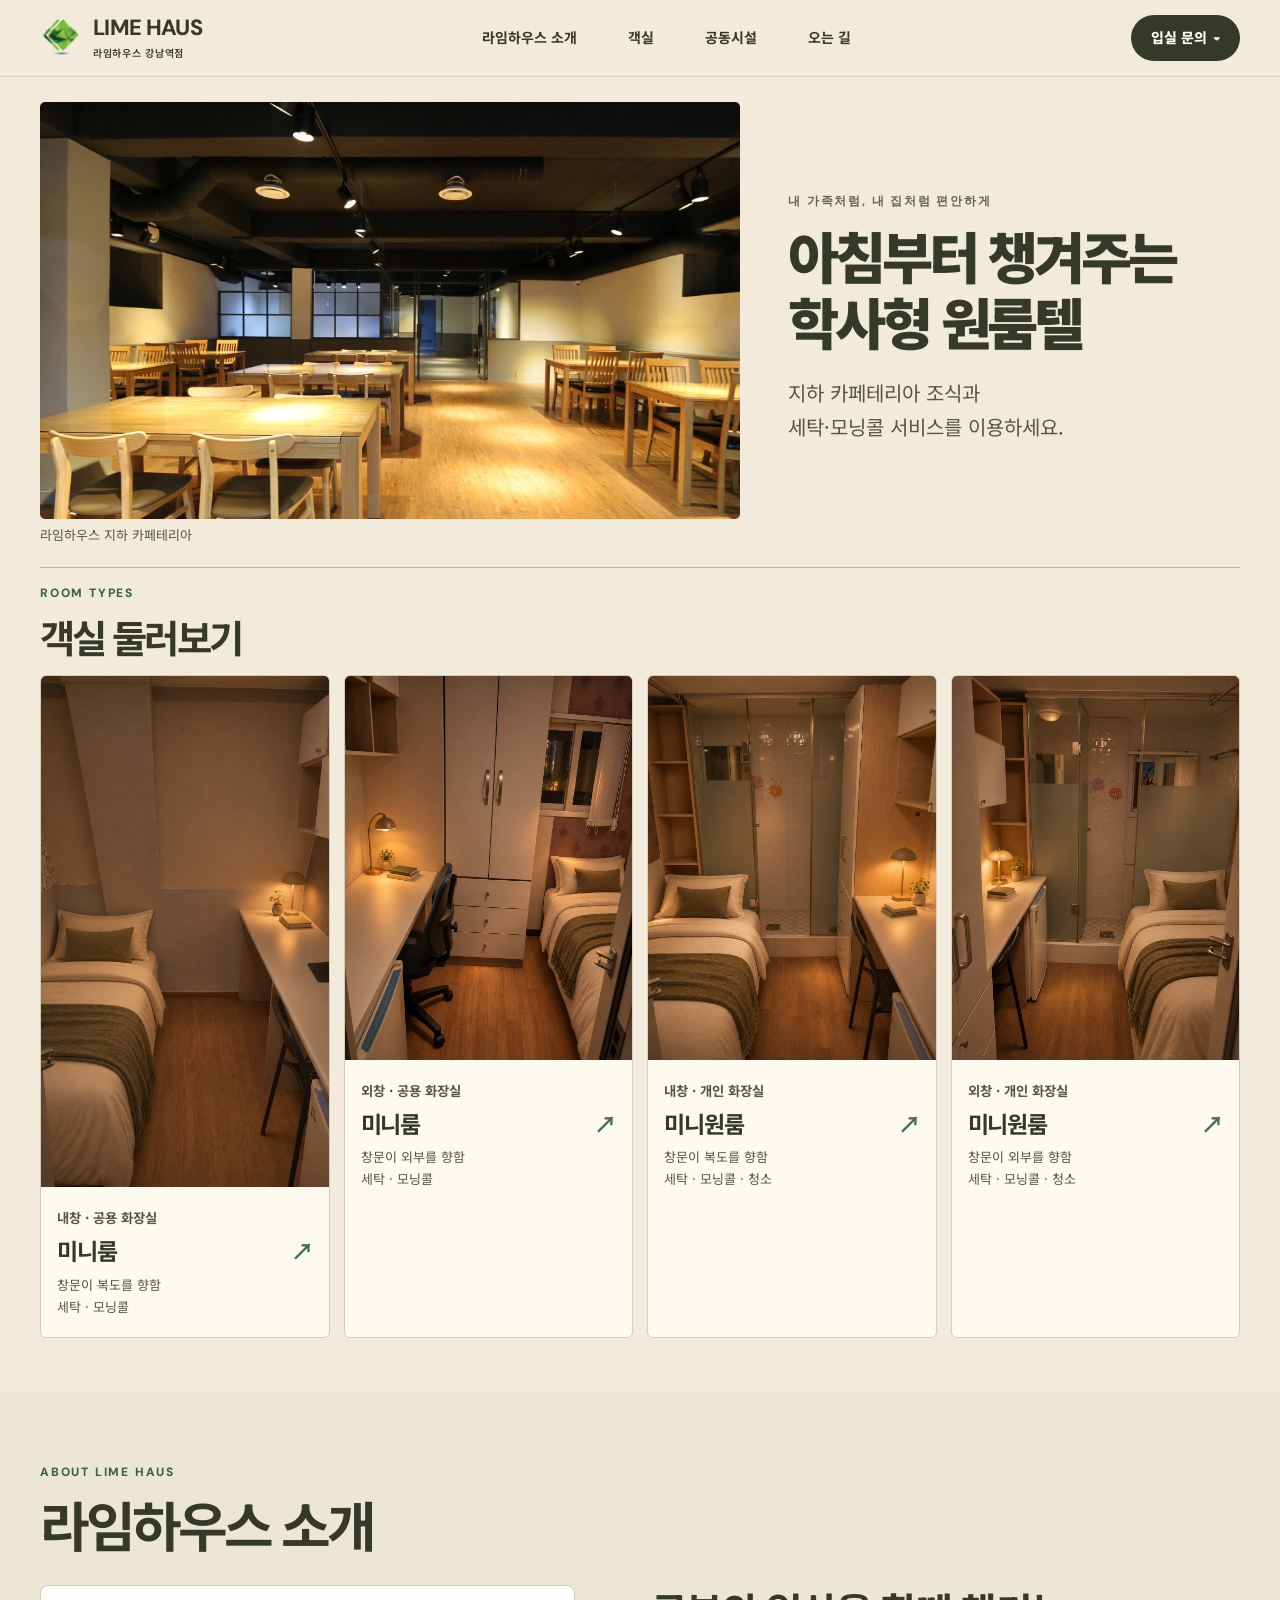
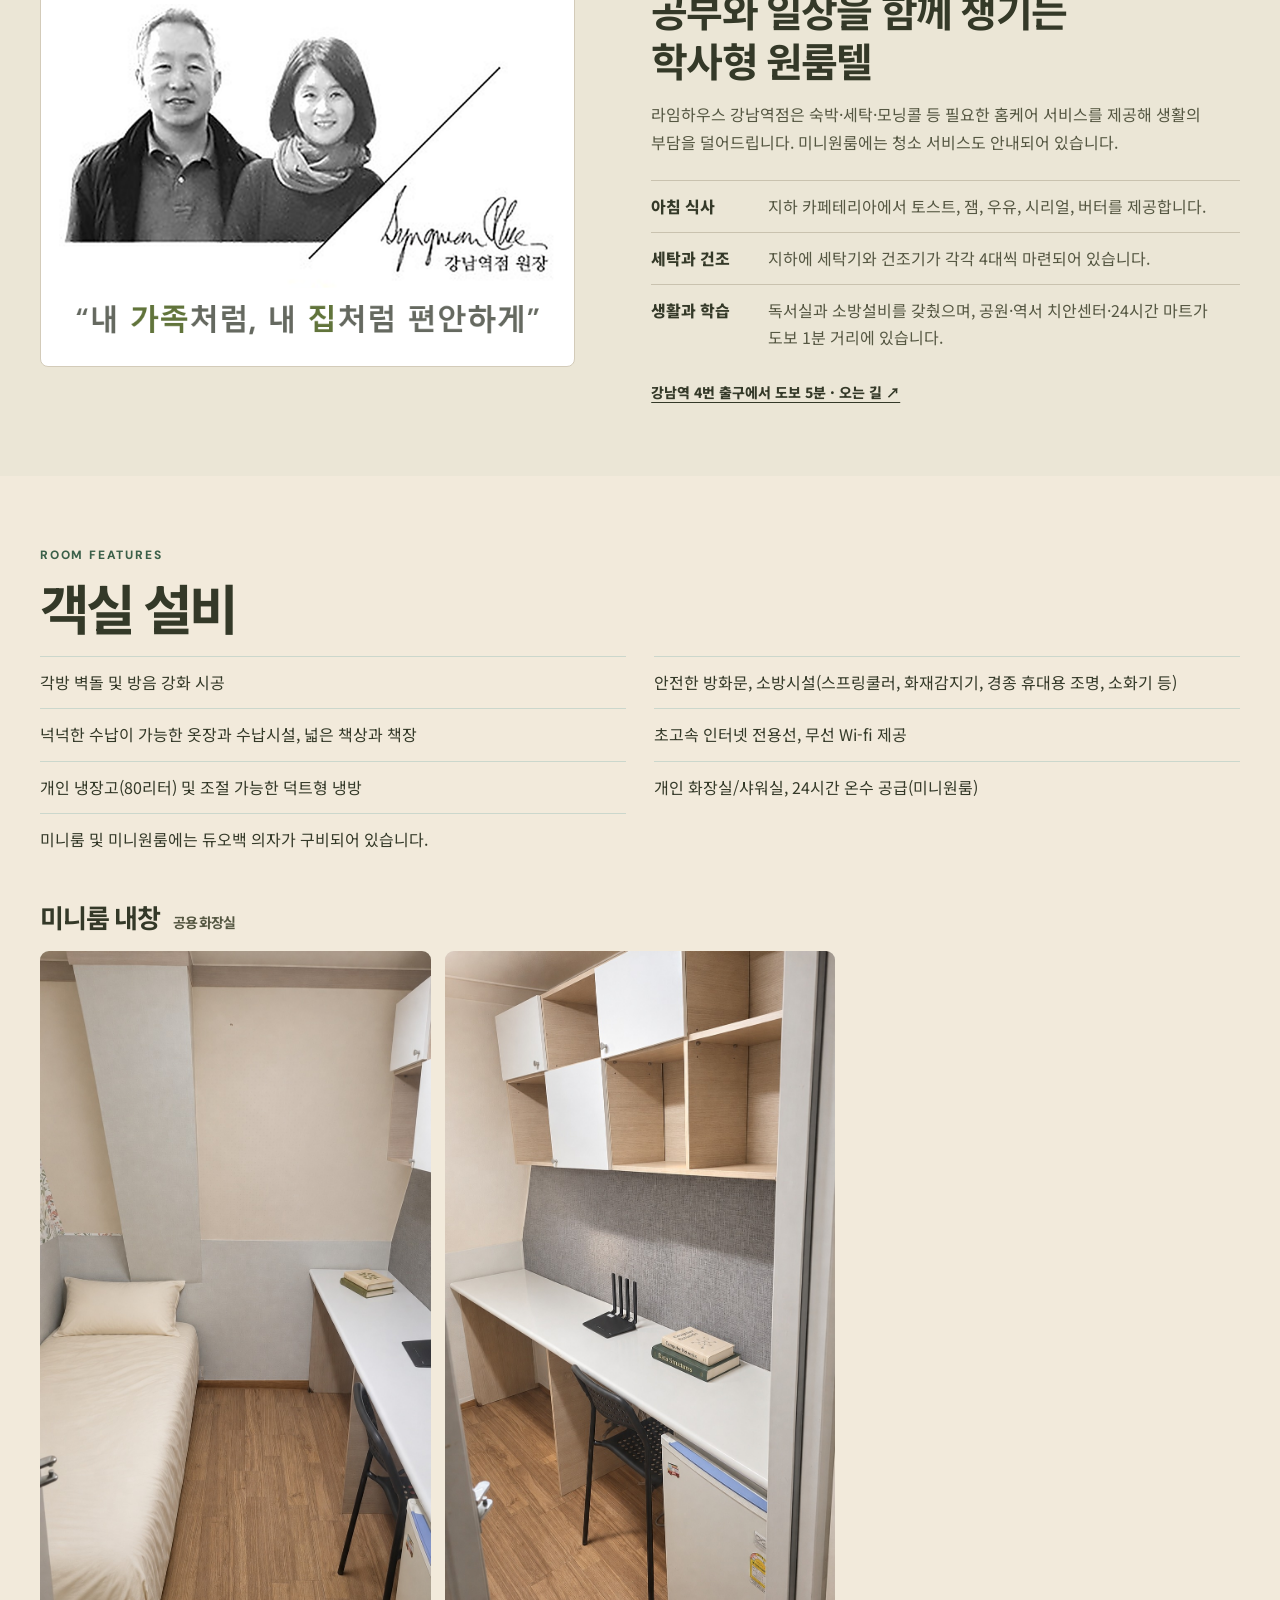
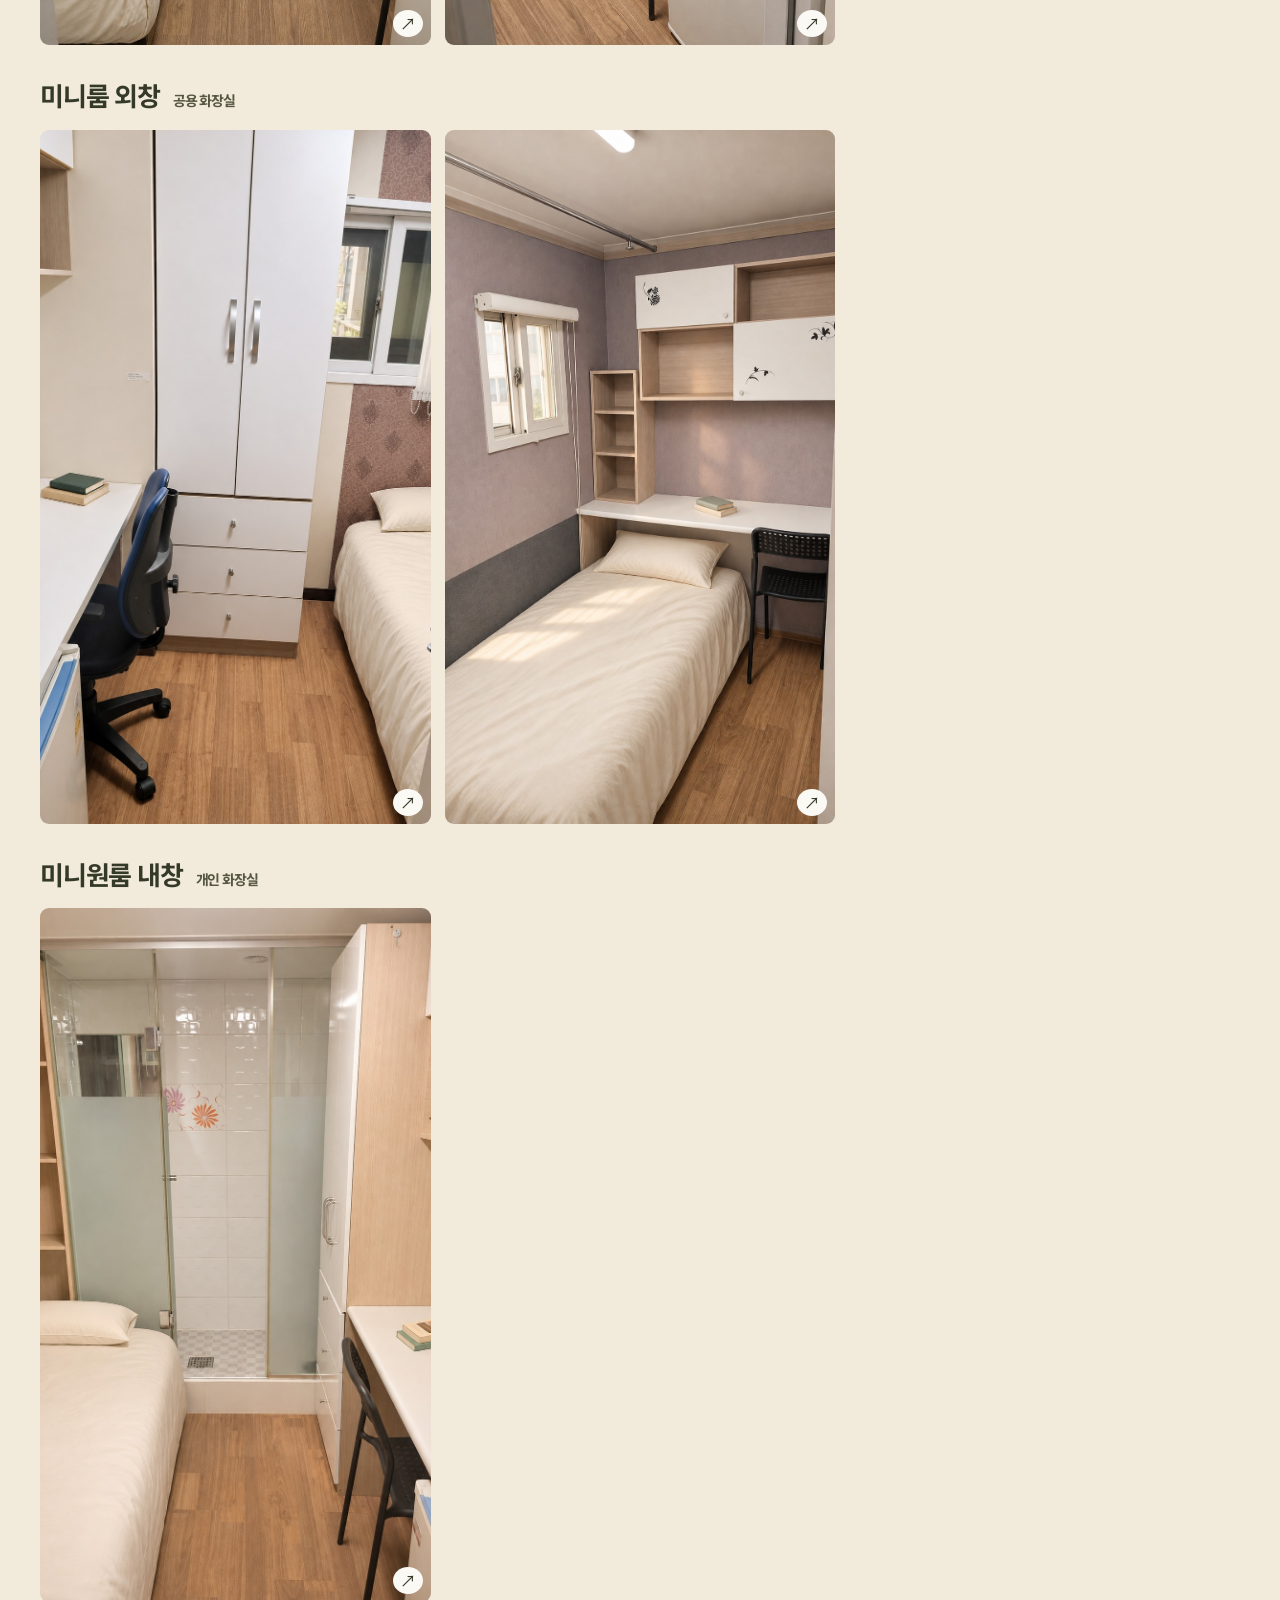
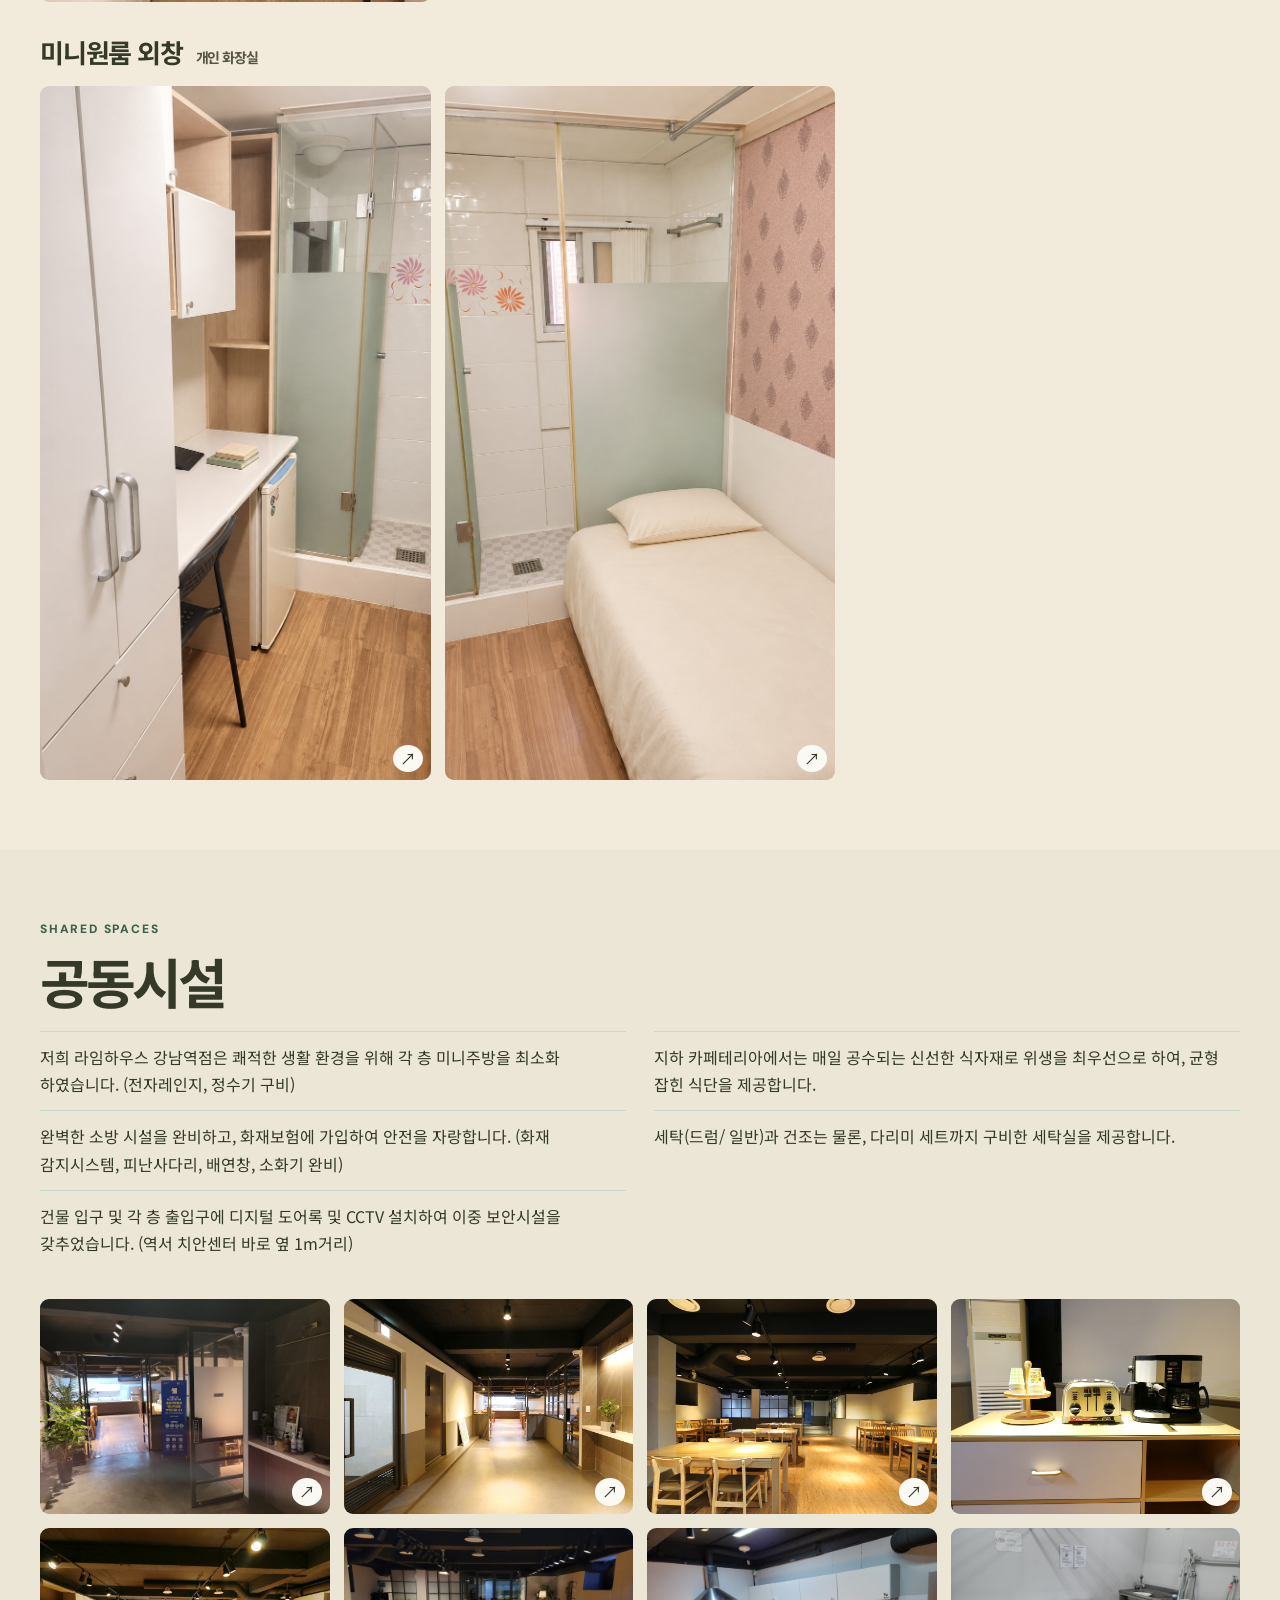
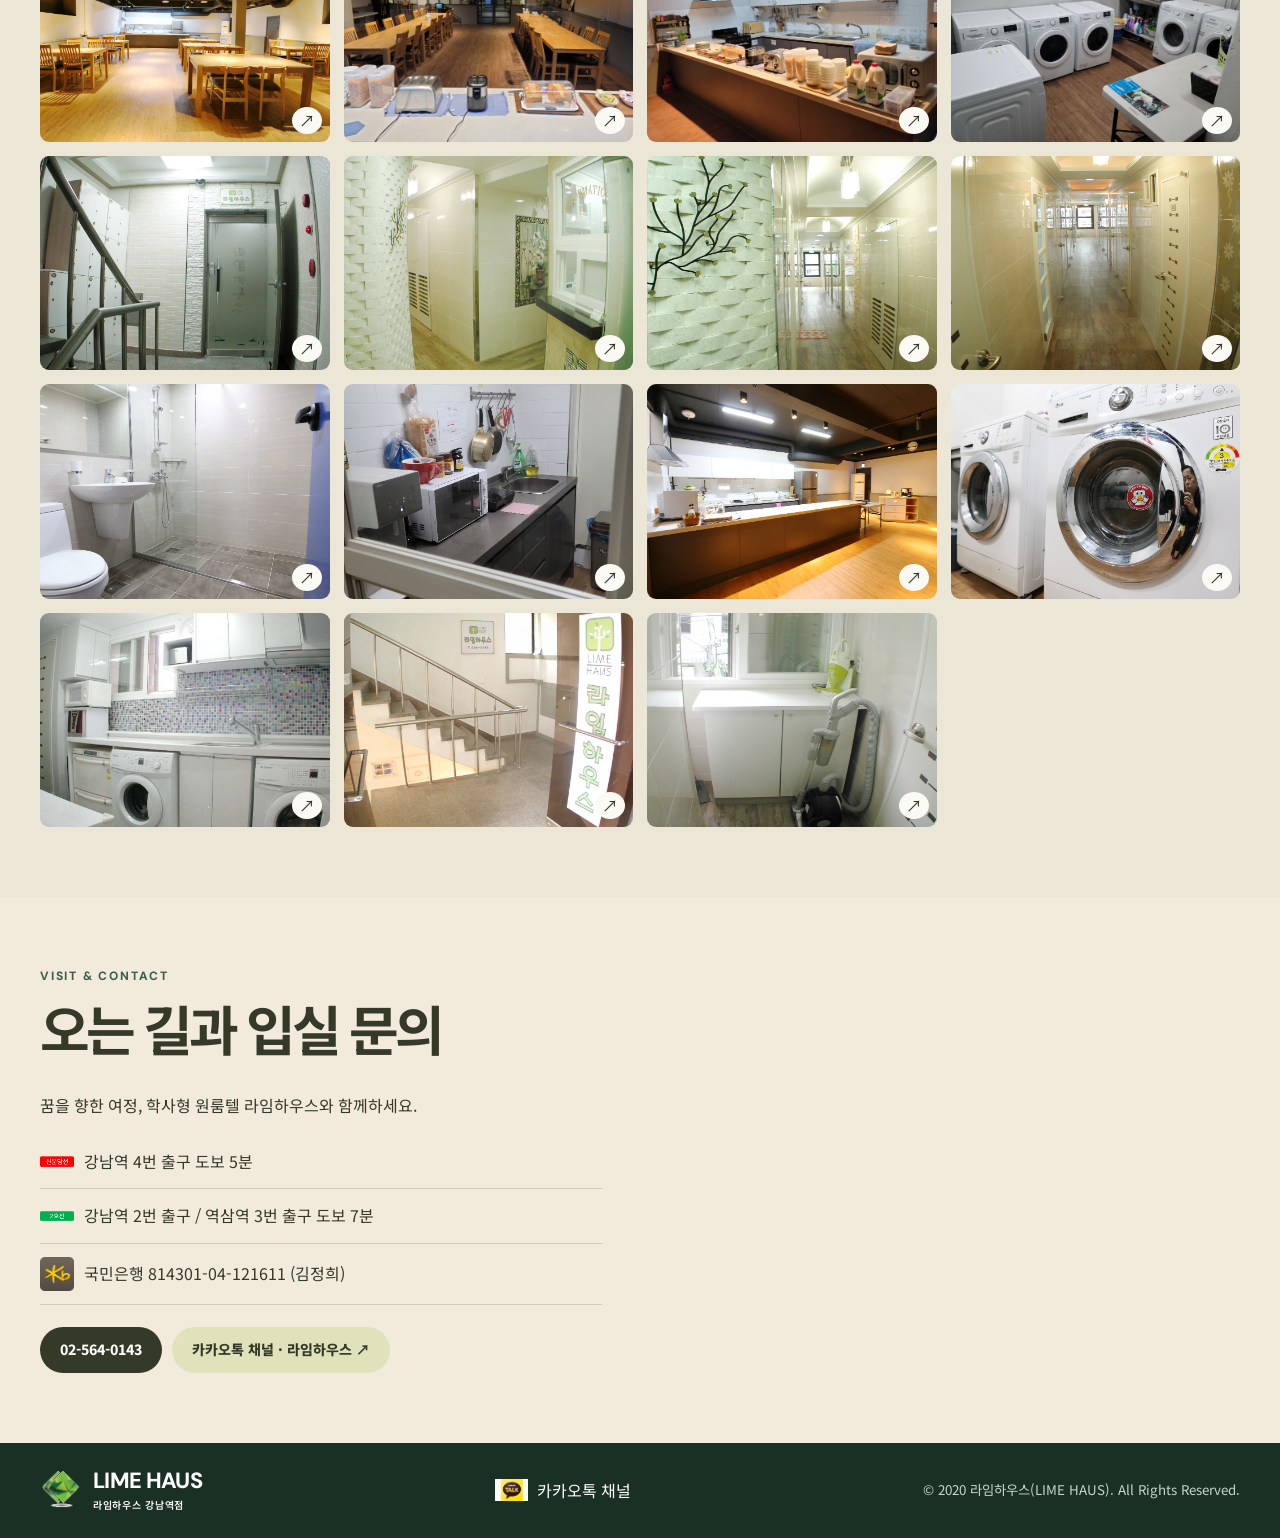
==== index.html @ 21e38d40 "Apply approved outer mini studio photos" ====
<!doctype html><html lang="ko"><head><meta charset="utf-8"><meta name="viewport" content="width=device-width,initial-scale=1"><meta name="description" content="강남역 4번 출구 도보 5분, 라임하우스 강남역점. 미니룸, 미니원룸, 공동시설 및 입실 문의."><title>라임하우스 강남역점 | LIME HAUS</title><link rel="icon" href="assets/weblogo.png"><link rel="stylesheet" href="style.css?v=studio-outside"><script defer src="site.js"></script></head><body>
<a class="skip" href="#main">본문 바로가기</a>
<header class="bar"><div class="wrap head"><a class="brand" href="#home"><img src="assets/weblogo.png" alt="" width=42 height=42><span>LIME HAUS<small>라임하우스 강남역점</small></span></a><nav aria-label="주 메뉴"><a href="#about">라임하우스 소개</a><a href="#rooms">객실</a><a href="#shared">공동시설</a><a href="#visit">오는 길</a></nav><details class="inquiry">
<summary class="btn dark top-call">입실 문의 <span aria-hidden="true">▾</span></summary>
<div class="inquiry-options">
<a href="tel:025640143">전화 · 02-564-0143</a>
<a href="https://pf.kakao.com/_dWdij/chat">카카오톡으로 문의</a>
</div>
</details></div></header>
<main id="main"><section class="hero" id="home"><div class="wrap hero-grid">
<figure class="hero-image"><img src="assets/IMG_7558.jpg" alt="라임하우스 지하 카페테리아의 실제 내부" fetchpriority="high"><figcaption>라임하우스 지하 카페테리아</figcaption></figure>
<div class="hero-copy"><p class="eyebrow">내 가족처럼, 내 집처럼 편안하게</p><h1>아침부터 챙겨주는<br>학사형 원룸텔</h1><p class="lead">지하 카페테리아 조식과<br>세탁·모닝콜 서비스를 이용하세요.</p></div>
</div></section><section class="wrap pad" id="rooms"><div class="section-title"><div><p class="eyebrow">ROOM TYPES</p><h2>객실 둘러보기</h2></div></div><div class="rooms"><a class="room" href="#mini-room-inside"><img src="assets/mini-room-inside-evening.jpg" alt="미니룸 내창의 침대와 책상 야간 연출" loading=lazy><div><small>내창 · 공용 화장실</small><h3>미니룸<span>↗</span></h3><p>창문이 복도를 향함<br>세탁 · 모닝콜</p></div></a><a class="room" href="#mini-room-outside"><img src="assets/mini-room-outside-evening.jpg" alt="미니룸 외창 야간 연출" loading=lazy><div><small>외창 · 공용 화장실</small><h3>미니룸<span>↗</span></h3><p>창문이 외부를 향함<br>세탁 · 모닝콜</p></div></a><a class="room" href="#mini-studio-inside"><img src="assets/mini-studio-inside-evening.jpg" alt="미니원룸 내창 야간 연출" loading=lazy><div><small>내창 · 개인 화장실</small><h3>미니원룸<span>↗</span></h3><p>창문이 복도를 향함<br>세탁 · 모닝콜 · 청소</p></div></a><a class="room" href="#mini-studio-outside"><img src="assets/mini-studio-outside-evening.jpg" alt="미니원룸 외창 야간 연출" loading=lazy><div><small>외창 · 개인 화장실</small><h3>미니원룸<span>↗</span></h3><p>창문이 외부를 향함<br>세탁 · 모닝콜 · 청소</p></div></a></div></section>
<section class="sage" id="about" aria-labelledby="about-title">
<div class="wrap pad">
<p class="eyebrow">ABOUT LIME HAUS</p>
<h2 id="about-title">라임하우스 소개</h2>
<div class="about-grid">
<figure class="about-portrait"><img src="assets/haus-intro-4x.png" alt="라임하우스 강남역점 원장 부부와 서명. 내 가족처럼, 내 집처럼 편안하게" width="1384" height="956" loading=lazy></figure>
<div class="about-copy">
<h3>공부와 일상을 함께 챙기는<br>학사형 원룸텔</h3>
<p>라임하우스 강남역점은 숙박·세탁·모닝콜 등 필요한 홈케어 서비스를 제공해 생활의 부담을 덜어드립니다. 미니원룸에는 청소 서비스도 안내되어 있습니다.</p>
<dl class="about-services">
<div><dt>아침 식사</dt><dd>지하 카페테리아에서 토스트, 잼, 우유, 시리얼, 버터를 제공합니다.</dd></div>
<div><dt>세탁과 건조</dt><dd>지하에 세탁기와 건조기가 각각 4대씩 마련되어 있습니다.</dd></div>
<div><dt>생활과 학습</dt><dd>독서실과 소방설비를 갖췄으며, 공원·역서 치안센터·24시간 마트가 도보 1분 거리에 있습니다.</dd></div>
</dl>
<a class="about-link" href="#visit">강남역 4번 출구에서 도보 5분 · 오는 길 ↗</a>
</div></div></div></section>
<section class="wrap pad"><p class="eyebrow">ROOM FEATURES</p><h2>객실 설비</h2><div class="details"><p>각방 벽돌 및 방음 강화 시공</p><p>안전한 방화문, 소방시설(스프링쿨러, 화재감지기, 경종 휴대용 조명, 소화기 등)</p><p>넉넉한 수납이 가능한 옷장과 수납시설, 넓은 책상과 책장</p><p>초고속 인터넷 전용선, 무선 Wi-fi 제공</p><p>개인 냉장고(80리터) 및 조절 가능한 덕트형 냉방</p><p>개인 화장실/샤워실, 24시간 온수 공급(미니원룸)</p><p>미니룸 및 미니원룸에는 듀오백 의자가 구비되어 있습니다.</p></div>
<h3 class="gallery-title" id="mini-room-inside">미니룸 내창 <small>공용 화장실</small></h3><div class="gallery room-gallery"><figure class="room-detail"><a class="zoom" href="assets/mini-room-inside-01-styled.jpg" aria-label="미니룸 내창의 침대와 바닥 공간 확대"><img src="assets/mini-room-inside-01-styled.jpg" alt="미니룸 내창의 침대와 바닥 공간" loading=lazy><span aria-hidden="true">↗</span></a></figure><figure class="room-detail"><a class="zoom" href="assets/mini-room-inside-02-styled.jpg" aria-label="미니룸 내창의 책상과 책장, 개인 냉장고 확대"><img src="assets/mini-room-inside-02-styled.jpg" alt="미니룸 내창의 책상과 책장, 개인 냉장고" loading=lazy><span aria-hidden="true">↗</span></a></figure></div>
<h3 class="gallery-title" id="mini-room-outside">미니룸 외창 <small>공용 화장실</small></h3><div class="gallery room-gallery"><figure class="room-detail"><a class="zoom" href="assets/mini-room-outside-01-styled.jpg" aria-label="미니룸 외창의 수납장과 책상, 개인 냉장고 확대"><img src="assets/mini-room-outside-01-styled.jpg" alt="미니룸 외창의 수납장과 책상, 개인 냉장고" loading=lazy><span aria-hidden="true">↗</span></a></figure><figure class="room-detail"><a class="zoom" href="assets/mini-room-outside-02-styled.jpg" aria-label="미니룸 외창의 침대와 외부 창문, 책상 확대"><img src="assets/mini-room-outside-02-styled.jpg" alt="미니룸 외창의 침대와 외부 창문, 책상" loading=lazy><span aria-hidden="true">↗</span></a></figure></div>
<h3 class="gallery-title" id="mini-studio-inside">미니원룸 내창 <small>개인 화장실</small></h3><div class="gallery room-gallery"><figure class="room-detail"><a class="zoom" href="assets/mini-studio-inside-01-styled.jpg" aria-label="미니원룸 내창의 침대와 개인 욕실, 책상과 수납장 확대"><img src="assets/mini-studio-inside-01-styled.jpg" alt="미니원룸 내창의 침대와 개인 욕실, 책상과 수납장" loading=lazy><span aria-hidden="true">↗</span></a></figure></div>
<h3 class="gallery-title" id="mini-studio-outside">미니원룸 외창 <small>개인 화장실</small></h3><div class="gallery room-gallery"><figure class="room-detail"><a class="zoom" href="assets/mini-studio-outside-03-styled.jpg" aria-label="미니원룸 외창의 개인 욕실과 책상, 수납장 확대"><img src="assets/mini-studio-outside-03-styled.jpg" alt="미니원룸 외창의 개인 욕실과 책상, 수납장" loading=lazy><span aria-hidden="true">↗</span></a></figure><figure class="room-detail"><a class="zoom" href="assets/mini-studio-outside-02-styled.jpg" aria-label="미니원룸 외창의 침대와 개인 욕실 확대"><img src="assets/mini-studio-outside-02-styled.jpg" alt="미니원룸 외창의 침대와 개인 욕실" loading=lazy><span aria-hidden="true">↗</span></a></figure></div></section>
<section class="sage" id="shared"><div class="wrap pad"><p class="eyebrow">SHARED SPACES</p><h2>공동시설</h2><div class="details"><p>저희 라임하우스 강남역점은 쾌적한 생활 환경을 위해 각 층 미니주방을 최소화 하였습니다. (전자레인지, 정수기 구비)</p><p>지하 카페테리아에서는 매일 공수되는 신선한 식자재로 위생을 최우선으로 하여, 균형 잡힌 식단을 제공합니다.</p><p>완벽한 소방 시설을 완비하고, 화재보험에 가입하여 안전을 자랑합니다. (화재 감지시스템, 피난사다리, 배연창, 소화기 완비)</p><p>세탁(드럼/ 일반)과 건조는 물론, 다리미 세트까지 구비한 세탁실을 제공합니다.</p><p>건물 입구 및 각 층 출입구에 디지털 도어록 및 CCTV 설치하여 이중 보안시설을 갖추었습니다. (역서 치안센터 바로 옆 1m거리)</p></div><div class="gallery"><a class="zoom" href="assets/KakaoTalk_20220105_231406161.jpg" aria-label="KakaoTalk_20220105_231406161 확대"><img src="assets/KakaoTalk_20220105_231406161.jpg" alt="KakaoTalk_20220105_231406161" loading=lazy><span aria-hidden="true">↗</span></a><a class="zoom" href="assets/IMG_7561.jpg" aria-label="IMG_7561 확대"><img src="assets/IMG_7561.jpg" alt="IMG_7561" loading=lazy><span aria-hidden="true">↗</span></a><a class="zoom" href="assets/IMG_7558.jpg" aria-label="IMG_7558 확대"><img src="assets/IMG_7558.jpg" alt="IMG_7558" loading=lazy><span aria-hidden="true">↗</span></a><a class="zoom" href="assets/IMG_7546.jpg" aria-label="IMG_7546 확대"><img src="assets/IMG_7546.jpg" alt="IMG_7546" loading=lazy><span aria-hidden="true">↗</span></a><a class="zoom" href="assets/IMG_7534.jpg" aria-label="IMG_7534 확대"><img src="assets/IMG_7534.jpg" alt="IMG_7534" loading=lazy><span aria-hidden="true">↗</span></a><a class="zoom" href="assets/KakaoTalk_20220105_231359856.jpg" aria-label="KakaoTalk_20220105_231359856 확대"><img src="assets/KakaoTalk_20220105_231359856.jpg" alt="KakaoTalk_20220105_231359856" loading=lazy><span aria-hidden="true">↗</span></a><a class="zoom" href="assets/KakaoTalk_20220105_231347538.jpg" aria-label="KakaoTalk_20220105_231347538 확대"><img src="assets/KakaoTalk_20220105_231347538.jpg" alt="KakaoTalk_20220105_231347538" loading=lazy><span aria-hidden="true">↗</span></a><a class="zoom" href="assets/KakaoTalk_20220105_231420612.jpg" aria-label="KakaoTalk_20220105_231420612 확대"><img src="assets/KakaoTalk_20220105_231420612.jpg" alt="KakaoTalk_20220105_231420612" loading=lazy><span aria-hidden="true">↗</span></a><a class="zoom" href="assets/EPSN0053.jpg" aria-label="EPSN0053 확대"><img src="assets/EPSN0053.jpg" alt="EPSN0053" loading=lazy><span aria-hidden="true">↗</span></a><a class="zoom" href="assets/EPSN0015.jpg" aria-label="EPSON DSC picture 확대"><img src="assets/EPSN0015.jpg" alt="EPSON DSC picture" loading=lazy><span aria-hidden="true">↗</span></a><a class="zoom" href="assets/Untitled-6.jpg" aria-label="Untitled-6 확대"><img src="assets/Untitled-6.jpg" alt="Untitled-6" loading=lazy><span aria-hidden="true">↗</span></a><a class="zoom" href="assets/Untitled-4.jpg" aria-label="Untitled-4 확대"><img src="assets/Untitled-4.jpg" alt="Untitled-4" loading=lazy><span aria-hidden="true">↗</span></a><a class="zoom" href="assets/IMG_7569-scaled.jpg" aria-label="공동시설 확대"><img src="assets/IMG_7569-scaled.jpg" alt="공동시설" loading=lazy><span aria-hidden="true">↗</span></a><a class="zoom" href="assets/KakaoTalk_20220105_231426179.jpg" aria-label="KakaoTalk_20220105_231426179 확대"><img src="assets/KakaoTalk_20220105_231426179.jpg" alt="KakaoTalk_20220105_231426179" loading=lazy><span aria-hidden="true">↗</span></a><a class="zoom" href="assets/Untitled-2-1.jpg" aria-label="라임하우스 시설 사진 확대"><img src="assets/Untitled-2-1.jpg" alt="라임하우스 시설 사진" loading=lazy><span aria-hidden="true">↗</span></a><a class="zoom" href="assets/Untitled-2.jpg" aria-label="라임하우스 시설 사진 확대"><img src="assets/Untitled-2.jpg" alt="라임하우스 시설 사진" loading=lazy><span aria-hidden="true">↗</span></a><a class="zoom" href="assets/EPSN0133.jpg" aria-label="라임하우스 시설 사진 확대"><img src="assets/EPSN0133.jpg" alt="라임하우스 시설 사진" loading=lazy><span aria-hidden="true">↗</span></a><a class="zoom" href="assets/EPSN0100.jpg" aria-label="라임하우스 시설 사진 확대"><img src="assets/EPSN0100.jpg" alt="라임하우스 시설 사진" loading=lazy><span aria-hidden="true">↗</span></a><a class="zoom" href="assets/Untitled-8.jpg" aria-label="라임하우스 시설 사진 확대"><img src="assets/Untitled-8.jpg" alt="라임하우스 시설 사진" loading=lazy><span aria-hidden="true">↗</span></a></div></div></section>
<section class="wrap pad" id="visit"><p class="eyebrow">VISIT & CONTACT</p><h2>오는 길과 입실 문의</h2><div class="split visit"><div><p>꿈을 향한 여정, 학사형 원룸텔 라임하우스와 함께하세요.</p><div class="info"><p><img src="assets/bundang-e1586652846890.png" alt="" loading=lazy>강남역 4번 출구 도보 5분</p><p><img src="assets/2hosun-e1586652882385.png" alt="" loading=lazy>강남역 2번 출구 / 역삼역 3번 출구 도보 7분</p><p><img src="assets/kb.png" alt="" loading=lazy>국민은행 814301-04-121611 (김정희)</p></div><div class="actions"><a class="btn dark" href="tel:025640143">02-564-0143</a><a class="btn lime" href="https://pf.kakao.com/_dWdij/chat">카카오톡 채널 · 라임하우스 ↗</a></div></div><div><div id="daumRoughmapContainer1586659808742" class="root_daum_roughmap root_daum_roughmap_landing"></div><script src="https://ssl.daumcdn.net/dmaps/map_js_init/roughmapLoader.js"></script><script>window.addEventListener("load",()=>{if(typeof window.daum?.roughmap?.Lander === "function") new daum.roughmap.Lander({timestamp:"1586659808742",key:"xvmt",mapHeight:"330"}).render()})</script></div></div></section></main>
<footer><div class="wrap foot"><a class="brand" href="#home"><img src="assets/weblogo.png" alt="" width=42 height=42><span>LIME HAUS<small>라임하우스 강남역점</small></span></a><a href="https://pf.kakao.com/_dWdij/chat"><img src="assets/kakao-talk-100534379-large.png" alt="" loading=lazy>카카오톡 채널</a><small>© 2020 라임하우스(LIME HAUS). All Rights Reserved.</small></div></footer>
<dialog aria-label="시설 사진 확대"><button type="button" aria-label="닫기">×</button><img alt=""></dialog>
</body></html>
---- style.css ----
@import url('https://fonts.googleapis.com/css2?family=DM+Sans:wght@500;600;700;800&family=Noto+Sans+KR:wght@400;500;600;700;800;900&display=swap');
:root{--ink:#17271e;--paper:#faf9f4;--sage:#eaf0e6;--lime:#d8f479;--line:#d9dfd4;--muted:#4c6053;--latin:"DM Sans",sans-serif}
*{box-sizing:border-box}html{scroll-behavior:smooth;scroll-padding-top:100px}body{margin:0;background:var(--paper);color:var(--ink);font:16px/1.7 "Noto Sans KR",sans-serif;word-break:keep-all}a{color:inherit;text-decoration:none}img{display:block;max-width:100%}button{font:inherit}a:focus-visible,button:focus-visible{outline:3px solid #819e35;outline-offset:4px}.skip{position:fixed;left:10px;top:-70px;z-index:4;background:white;padding:10px}.skip:focus{top:5px}.wrap{width:min(1200px,calc(100% - 72px));margin:auto}.bar{position:sticky;top:0;z-index:3;background:var(--paper);border-bottom:1px solid var(--line)}.head,.foot{display:flex;align-items:center;justify-content:space-between;gap:24px}.head{min-height:76px}.brand{display:inline-flex;align-items:center;gap:11px;font:800 22px/1.1 var(--latin);letter-spacing:-.03em;flex-shrink:0}.brand img{object-fit:contain}.brand small{display:block;font:600 10px/1.4 "Noto Sans KR",sans-serif;letter-spacing:.07em;margin-top:5px}.head nav{display:flex;gap:clamp(16px,4vw,52px);font-weight:700;font-size:14px}.head nav a:hover{text-decoration:underline;text-underline-offset:5px}.btn{display:inline-flex;align-items:center;justify-content:center;min-height:46px;padding:9px 19px;border:1px solid transparent;border-radius:50px;font-size:14px;font-weight:800}.dark{background:var(--ink);color:#fff}.lime{background:var(--lime);color:var(--ink)}.outline{border-color:#a5b7a6;color:white}.actions{display:flex;align-items:center;gap:10px;flex-wrap:wrap;margin-top:22px}.btn:hover{filter:brightness(.94)}.hero{background:#1b3025;color:#fff}.hero-grid{display:grid;grid-template-columns:.85fr 1.15fr;align-items:stretch;gap:36px;padding-block:28px}.hero-copy{padding:55px 0 57px}.eyebrow{font:800 12px/1.5 var(--latin);letter-spacing:.15em;color:#3b6049;margin:0 0 12px}.hero .eyebrow,.hero h1 span{color:var(--lime)}.hero h1{font-size:clamp(53px,7.3vw,105px);line-height:1.01;letter-spacing:-.09em;margin:0 0 22px;font-weight:900}.lead{font-size:clamp(17px,2vw,24px);margin:0}.english{font:500 15px var(--latin);color:#c5d5c9;margin-top:6px}.hero-image{overflow:hidden;border-radius:2px 48px 2px 2px;min-height:350px;background:#31483b}.hero-image img{width:100%;height:100%;object-fit:cover}.pad{padding-block:70px}.section-title{display:flex;justify-content:space-between;align-items:end;gap:18px;margin-bottom:28px}.section-title p:last-child{color:var(--muted);margin-bottom:5px}h2{font-size:clamp(32px,4.4vw,54px);line-height:1.16;letter-spacing:-.075em;margin:0 0 16px}h3{letter-spacing:-.045em}.section-title h2{margin:0}.rooms,.gallery{display:grid;grid-template-columns:repeat(4,minmax(0,1fr));gap:14px}.room{background:#fff;border:1px solid var(--line);overflow:hidden;border-radius:12px}.room>img{width:100%;aspect-ratio:1.39;object-fit:cover}.room>div{padding:16px}.room small,.gallery-title small{color:var(--muted);font-weight:700}.room h3{margin:1px 0;font-size:23px}.room h3 span{float:right;color:#447052}.room p{margin:3px 0;font-size:13px;color:var(--muted)}.room:hover{border-color:#738d59}.sage{background:var(--sage)}.split{display:grid;grid-template-columns:1fr 1fr;gap:clamp(24px,6vw,82px);align-items:start}.split img{border-radius:12px;width:100%}.split img+img{margin-top:14px}.details{display:grid;grid-template-columns:repeat(2,minmax(0,1fr));gap:0 28px;margin:18px 0 30px}.details p{border-top:1px solid #cbd7cc;padding:12px 0;margin:0}.gallery-title{margin:28px 0 12px;font-size:26px}.gallery-title small{font-size:14px;margin-left:7px}.zoom{position:relative;display:block;border-radius:9px;overflow:hidden;background:var(--line)}.zoom img{width:100%;aspect-ratio:1.35;object-fit:cover;transition:transform .2s}.zoom:hover img{transform:scale(1.045)}.zoom span{position:absolute;right:8px;bottom:8px;background:#faf9f4;border-radius:50%;width:30px;text-align:center}.visit .gallery{grid-template-columns:1fr;margin-top:12px}.visit .zoom img{height:auto;aspect-ratio:auto;object-fit:contain}.info p{display:flex;gap:10px;align-items:center;border-bottom:1px solid var(--line);padding:13px 0;margin:0}.info img,.foot>a:nth-child(2) img{width:34px;height:22px;object-fit:contain;border-radius:0}.root_daum_roughmap{width:100%!important;max-width:100%;overflow:hidden}footer{background:#1b3025;color:#fff;padding:26px 0}.foot>a:nth-child(2){display:flex;gap:8px;align-items:center}.foot>small{color:#c5d5c9}dialog{padding:0;border:0;background:#14231b;max-width:95vw;max-height:94vh;color:white;border-radius:9px}dialog::backdrop{background:#101b15df}dialog img{max-height:90vh;object-fit:contain}dialog button{position:absolute;right:8px;top:8px;border:none;border-radius:50%;background:white;color:var(--ink);width:42px;height:42px;font-size:26px;cursor:pointer}
@media(max-width:850px){.wrap{width:calc(100% - 40px)}.rooms,.gallery{grid-template-columns:repeat(2,minmax(0,1fr))}.hero-copy{padding:36px 0}.hero-grid{gap:18px}.hero-image{min-height:260px}.foot{flex-wrap:wrap}}
@media(max-width:620px){html{scroll-padding-top:110px}.head{gap:0;flex-wrap:wrap;padding-top:10px}.head nav{order:3;justify-content:space-between;width:100%;gap:8px;padding:12px 0;font-size:12px}.top-call{min-height:36px;font-size:12px;padding:5px 12px}.hero-grid,.split,.details{grid-template-columns:1fr}.hero-copy{padding:14px 0 0}.hero-image{height:260px}.pad{padding-block:46px}.section-title{display:block}.section-title>p{margin-top:10px}.room>div{padding:11px}.room h3{font-size:19px}.room p{font-size:12px}.rooms,.gallery{gap:9px}.hero h1{font-size:60px}}
@media(prefers-reduced-motion:reduce){html{scroll-behavior:auto}*{transition:none!important}}

/* Cafeteria-led homepage */
:root{--ink:#343928;--paper:#f2eadb;--sage:#ebe6d6;--lime:#dfe2bb;--muted:#555742;--line:#d3cbb9}
.hero{background:var(--paper);color:var(--ink)}
.hero-grid{grid-template-columns:1.55fr 1fr;gap:clamp(20px,4vw,48px);align-items:center;padding-block:25px 0}
.hero-image{margin:0;min-width:0;min-height:0;background:transparent;border-radius:0}
.hero-image img{width:100%;height:auto;aspect-ratio:1.68;object-fit:cover;border-radius:5px}
.hero-image figcaption{color:var(--muted);font-size:13px;margin-top:5px}
.hero-copy{padding:12px 0 24px}
.hero .eyebrow{color:#626745}
.hero h1{font-size:clamp(31px,4.35vw,61px);line-height:1.18;letter-spacing:-.075em}
.hero .lead{font-size:clamp(15px,1.6vw,20px);color:var(--muted)}
.hero .btn{background:#4b5639;color:white;border-radius:5px}
#rooms{padding-block:0 55px;margin-top:21px}
#rooms .section-title{border-top:1px solid #bcb6a4;padding-top:16px;margin-bottom:17px}
#rooms .section-title h2{font-size:clamp(27px,3vw,39px)}
#rooms .section-title p:last-child{font-size:14px}
.room{background:#fffaf0;border-radius:6px}
.room>img{aspect-ratio:2.05;object-position:center 65%}
.split img{height:auto}
@media(max-width:620px){
 .hero-grid{grid-template-columns:1fr;gap:12px;padding-top:15px}
 .hero-image{height:auto}
 .hero-copy{padding:5px 0 0}
 .hero h1{margin-bottom:12px}
 .hero .actions{margin-top:14px}
 #rooms{margin-top:20px;padding-bottom:40px}
 .room>img{aspect-ratio:1.55}
}

.hero-grid{align-items:start}
.hero-copy{display:flex;flex-direction:column;align-items:flex-start;align-self:stretch;justify-content:center}
.hero h1{min-height:2.36em}
.hero .lead{min-height:3.4em}

#about{background:#ebe6d6}
.about-grid{display:grid;grid-template-columns:minmax(0,1fr) minmax(0,1.1fr);gap:clamp(24px,6vw,76px);align-items:start;margin-top:30px}
.about-portrait{margin:0;background:#fff;padding:clamp(8px,1.5vw,18px);border:1px solid var(--line);border-radius:8px}
.about-portrait img{width:100%;height:auto;display:block}
.about-copy h3{font-size:clamp(25px,3.4vw,40px);line-height:1.25;margin:0 0 14px}
.about-copy p,.about-services dd{color:var(--muted)}
.about-services{margin:24px 0 15px}
.about-services div{display:grid;grid-template-columns:105px 1fr;gap:12px;border-top:1px solid #c9c2af;padding:12px 0}
.about-services dt{font-weight:800}
.about-services dd{margin:0}
.about-link{display:inline-block;font-size:14px;font-weight:800;text-decoration:underline;text-underline-offset:4px}
@media(max-width:620px){.about-grid{grid-template-columns:1fr;gap:24px;margin-top:20px}.about-services div{grid-template-columns:76px 1fr;gap:10px}}

.gallery-note{color:var(--muted);font-size:14px;margin:0 0 10px}

.room-detail{margin:0;min-width:0;scroll-margin-top:12px}
.room-detail figcaption{padding:7px 2px;font-size:13px;color:var(--muted)}
.room-detail figcaption strong{font-size:15px;color:var(--ink)}
.room-detail:target{grid-column:1/-1;grid-row:1;width:min(100%,560px);outline:2px solid #777b62;outline-offset:4px;border-radius:8px}
.room-detail:target .zoom img{aspect-ratio:4/3;object-fit:contain}
.inquiry{position:relative}
.inquiry summary{cursor:pointer;list-style:none;white-space:nowrap;gap:6px}
.inquiry summary::-webkit-details-marker{display:none}
.inquiry-options{position:absolute;right:0;top:calc(100% + 8px);width:210px;background:var(--paper);border:1px solid var(--line);border-radius:10px;padding:5px;box-shadow:0 8px 24px #34392826}
.inquiry-options a{display:block;padding:10px 12px;font-size:14px;font-weight:700;border-radius:6px}
.inquiry-options a:hover,.inquiry-options a:focus-visible{background:var(--sage)}



#visit .root_daum_roughmap .cont { display: none; }

/* 실제 객실 세로 사진: 구조가 잘리지 않도록 원본 비율을 온전히 표시 */
.room>img{aspect-ratio:4/3;object-fit:contain;object-position:center;background:#e8e2d6}
.gallery-title{scroll-margin-top:110px}
.room-gallery{grid-template-columns:repeat(3,minmax(0,1fr));align-items:start}
.room-gallery .zoom{background:#e8e2d6}
.room-gallery .zoom img{aspect-ratio:3/4;object-fit:contain}
@media(max-width:850px){.room-gallery{grid-template-columns:repeat(2,minmax(0,1fr))}}
@media(max-width:620px){.room>img{aspect-ratio:3/4}.room-gallery{grid-template-columns:repeat(2,minmax(0,1fr))}}

.room[href="#mini-room-inside"] > img,
.room[href="#mini-room-outside"] > img,
.room[href="#mini-studio-inside"] > img,
.room[href="#mini-studio-outside"] > img,
#mini-room-inside + .room-gallery .zoom img {
  display: block;
  width: 100%;
  height: auto;
  aspect-ratio: auto;
}

#mini-room-outside + .room-gallery .zoom img,
#mini-studio-inside + .room-gallery .zoom img,
#mini-studio-outside + .room-gallery .zoom img {
  display: block;
  width: 100%;
  height: auto;
  aspect-ratio: 941 / 1672;
  object-fit: cover;
  object-position: center;
}

#mini-room-inside + .room-gallery .zoom:hover img,
#mini-room-outside + .room-gallery .zoom:hover img,
#mini-studio-inside + .room-gallery .zoom:hover img,
#mini-studio-outside + .room-gallery .zoom:hover img {
  transform: none;
}
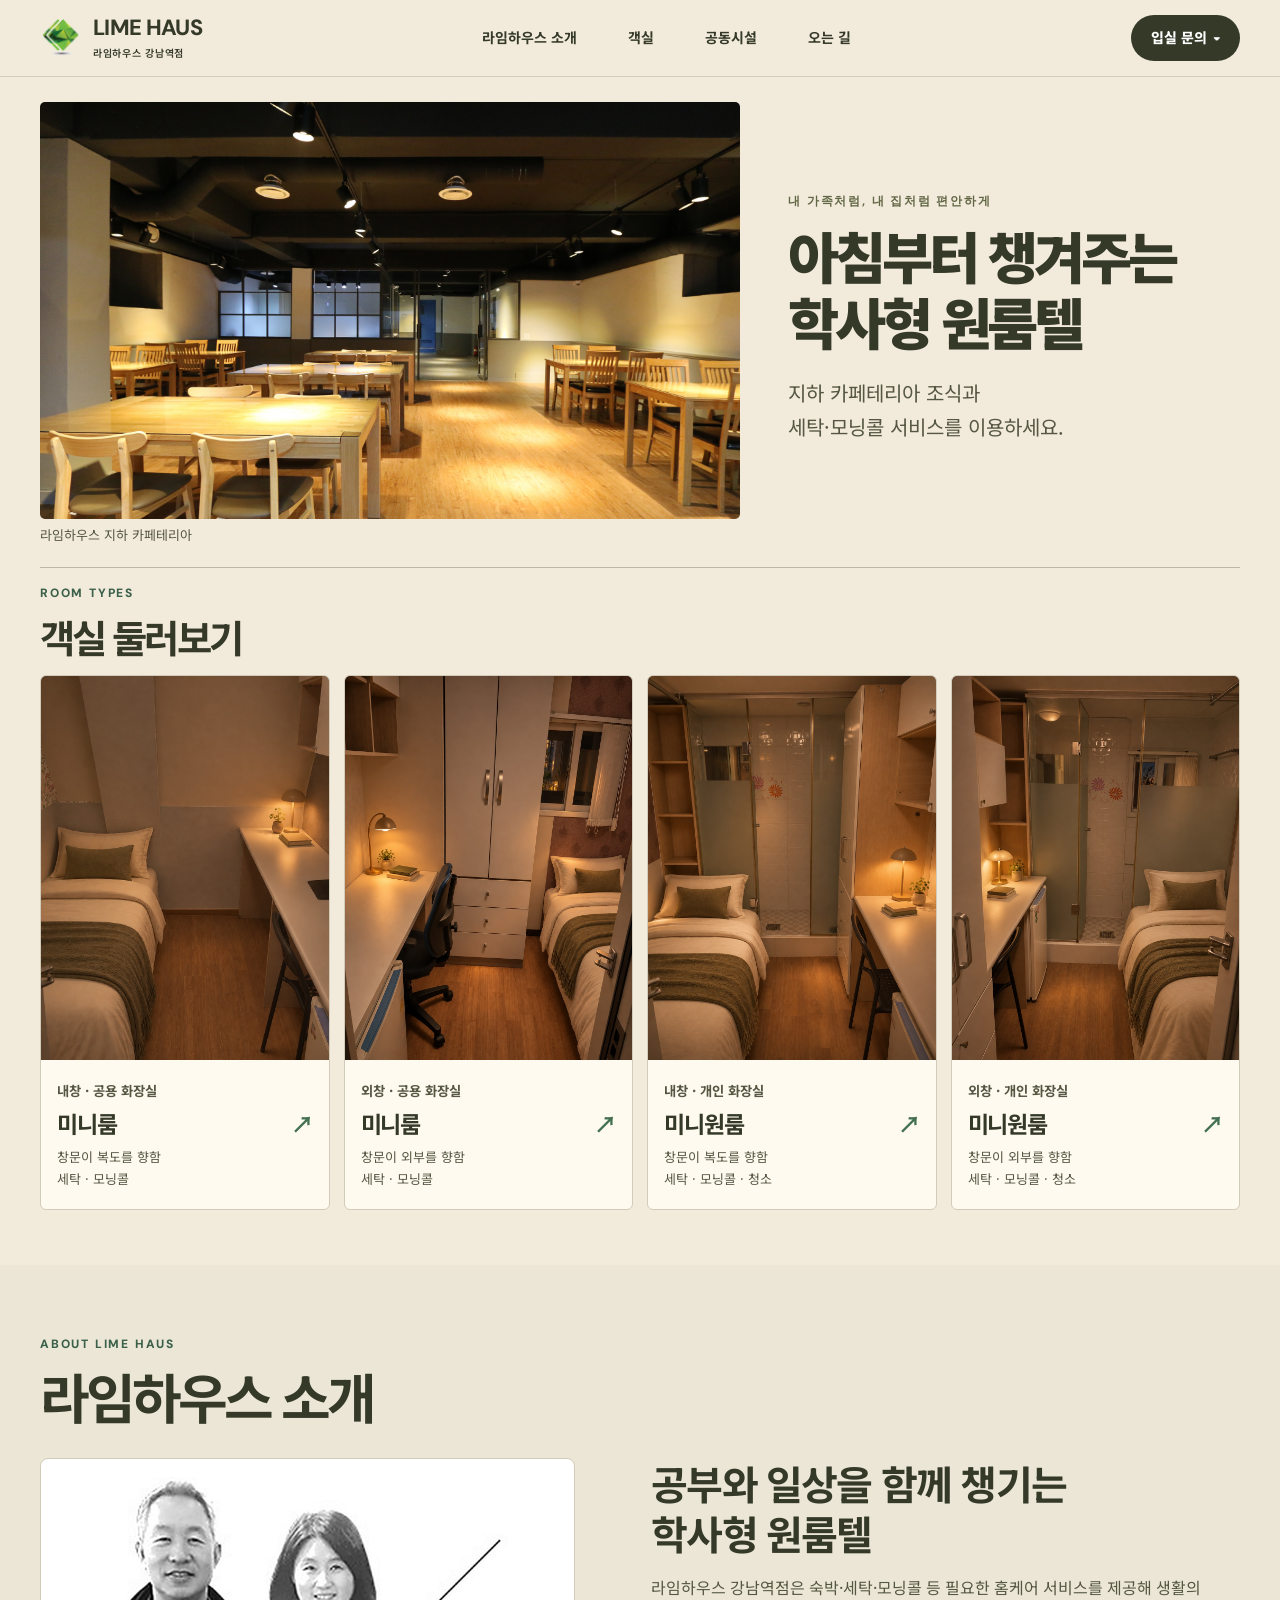
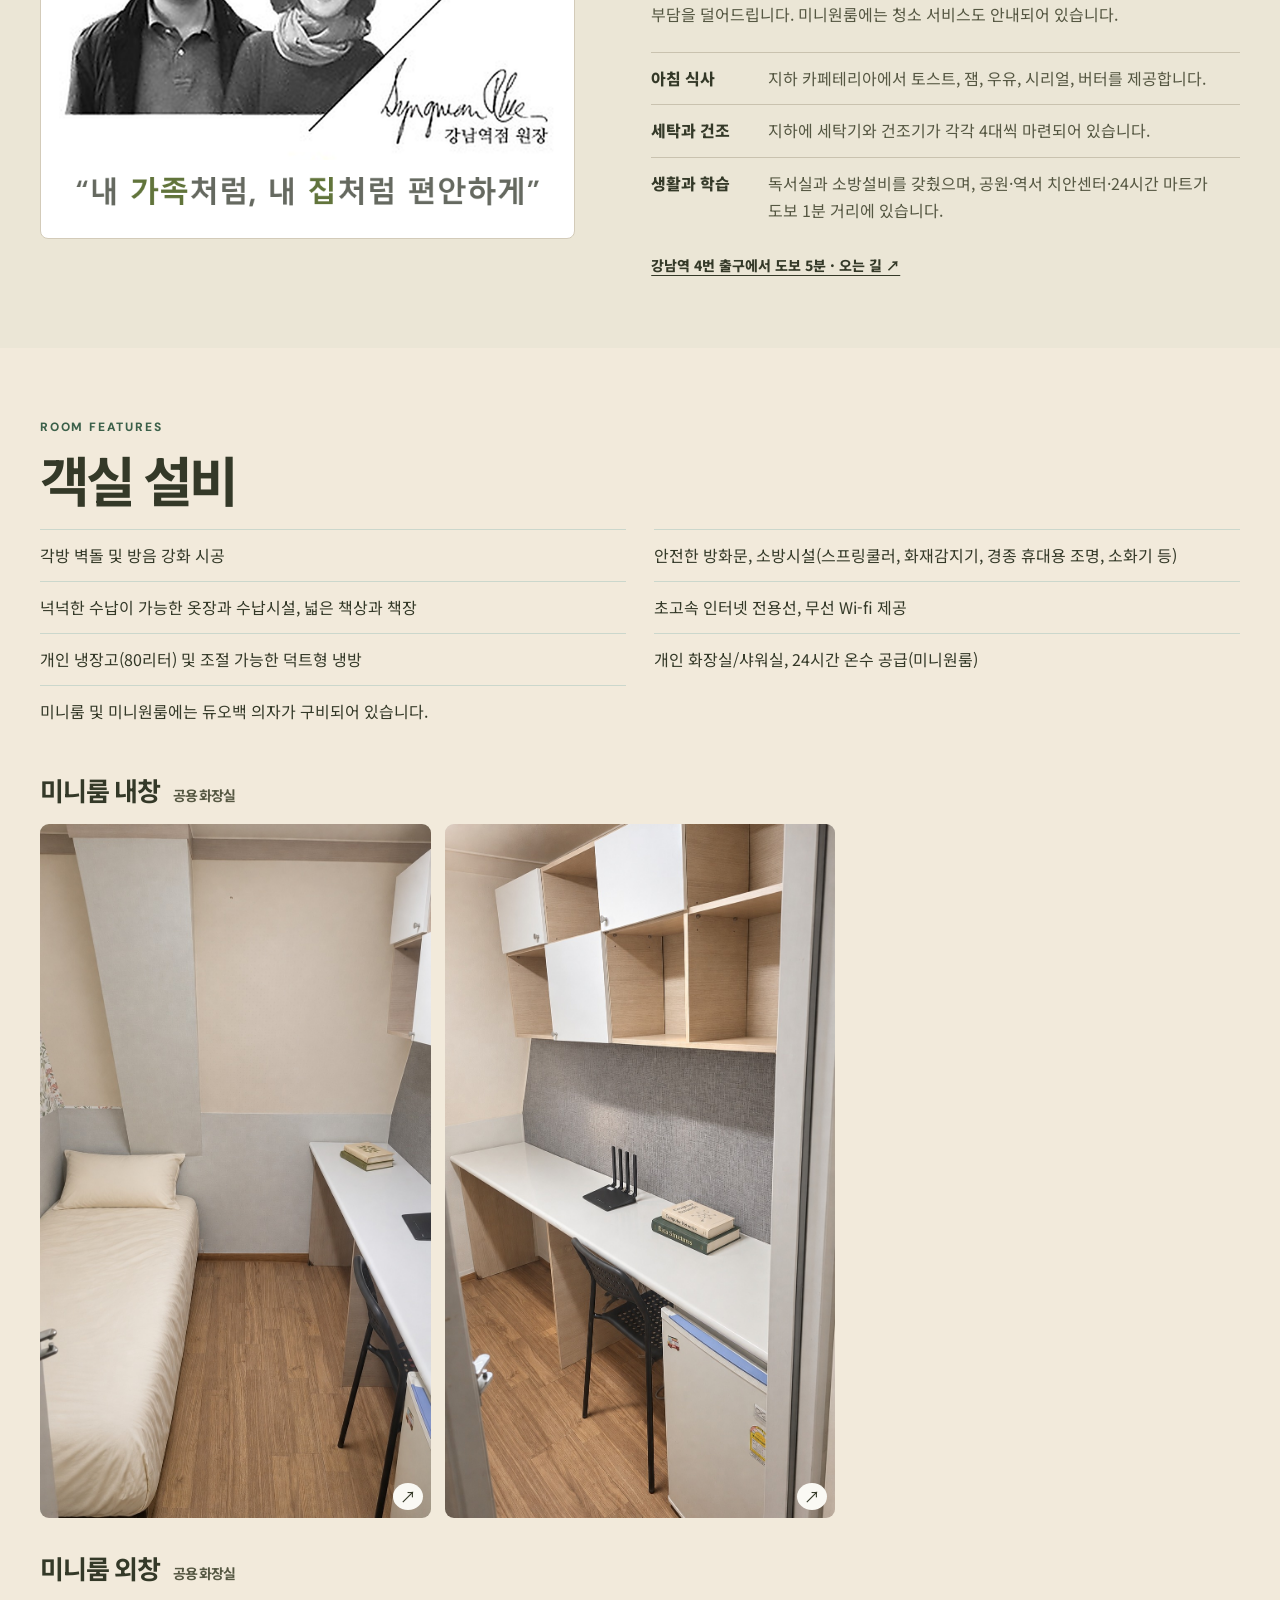
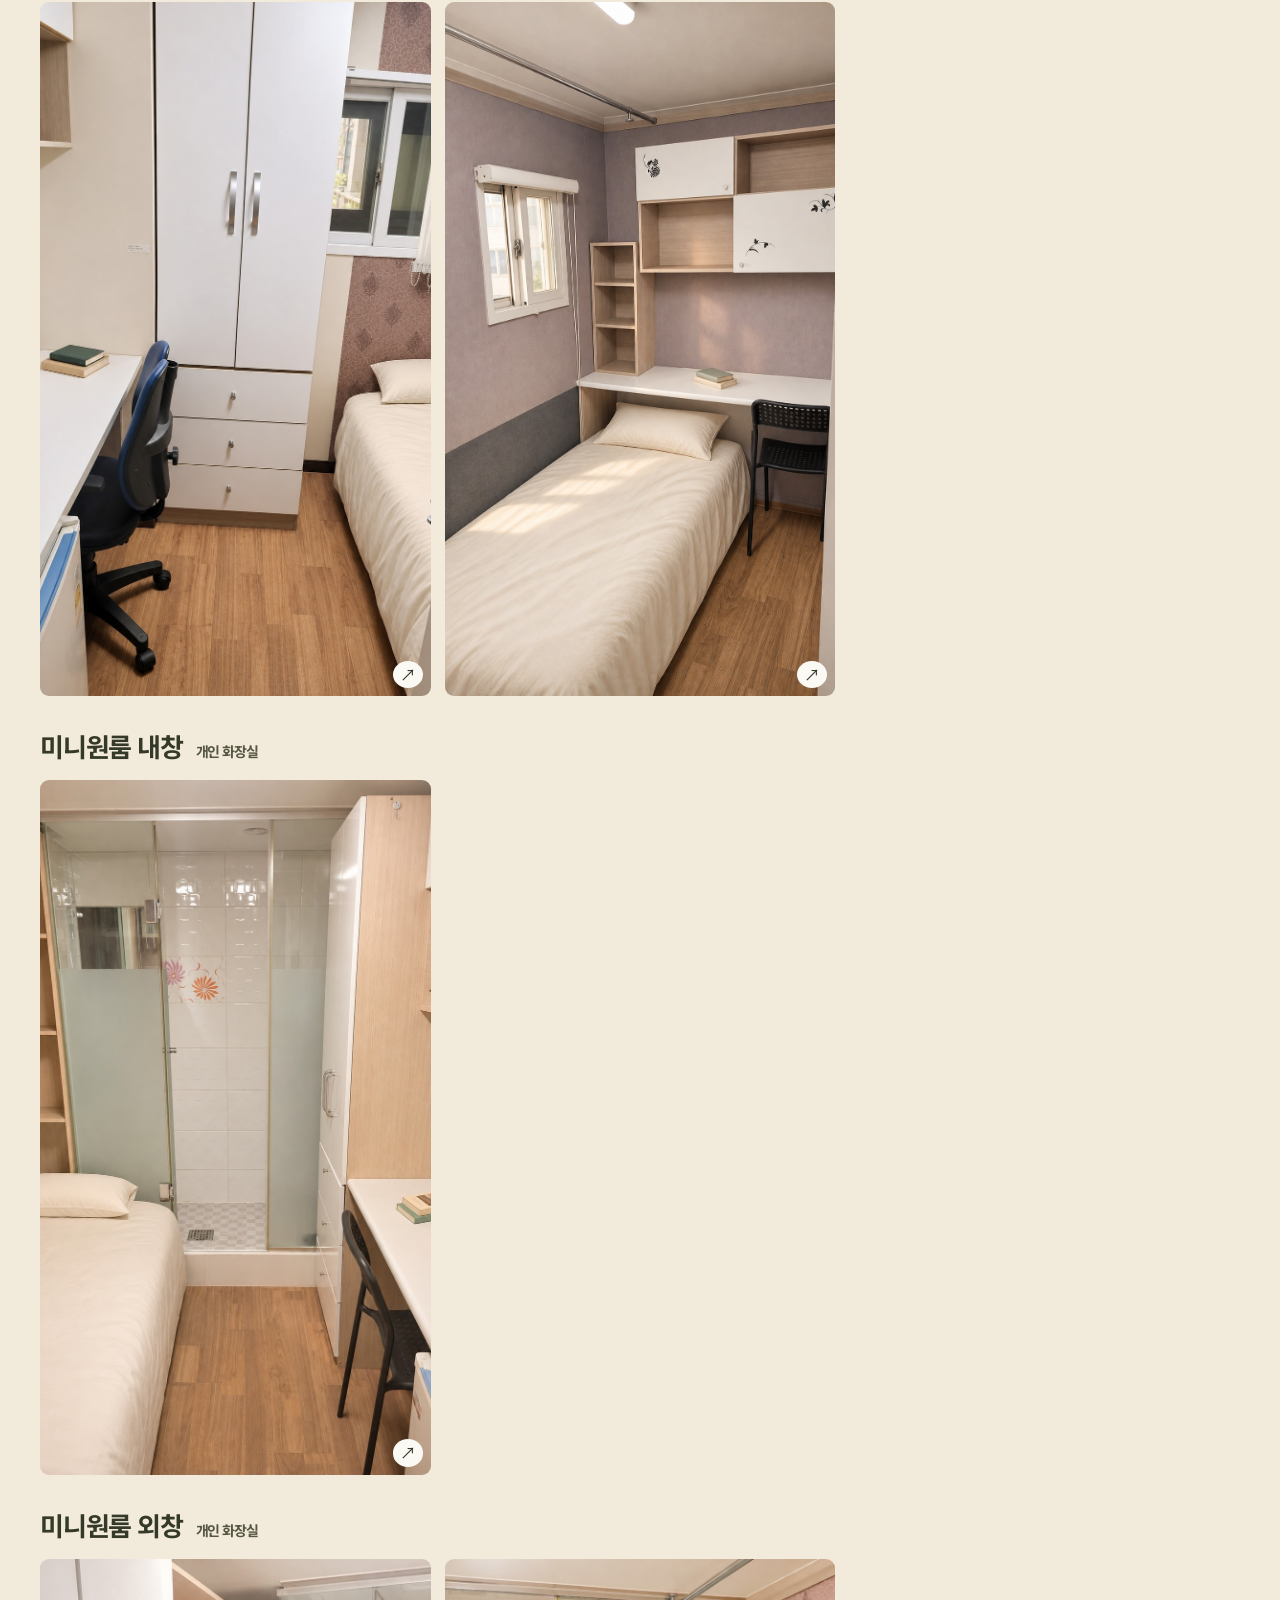
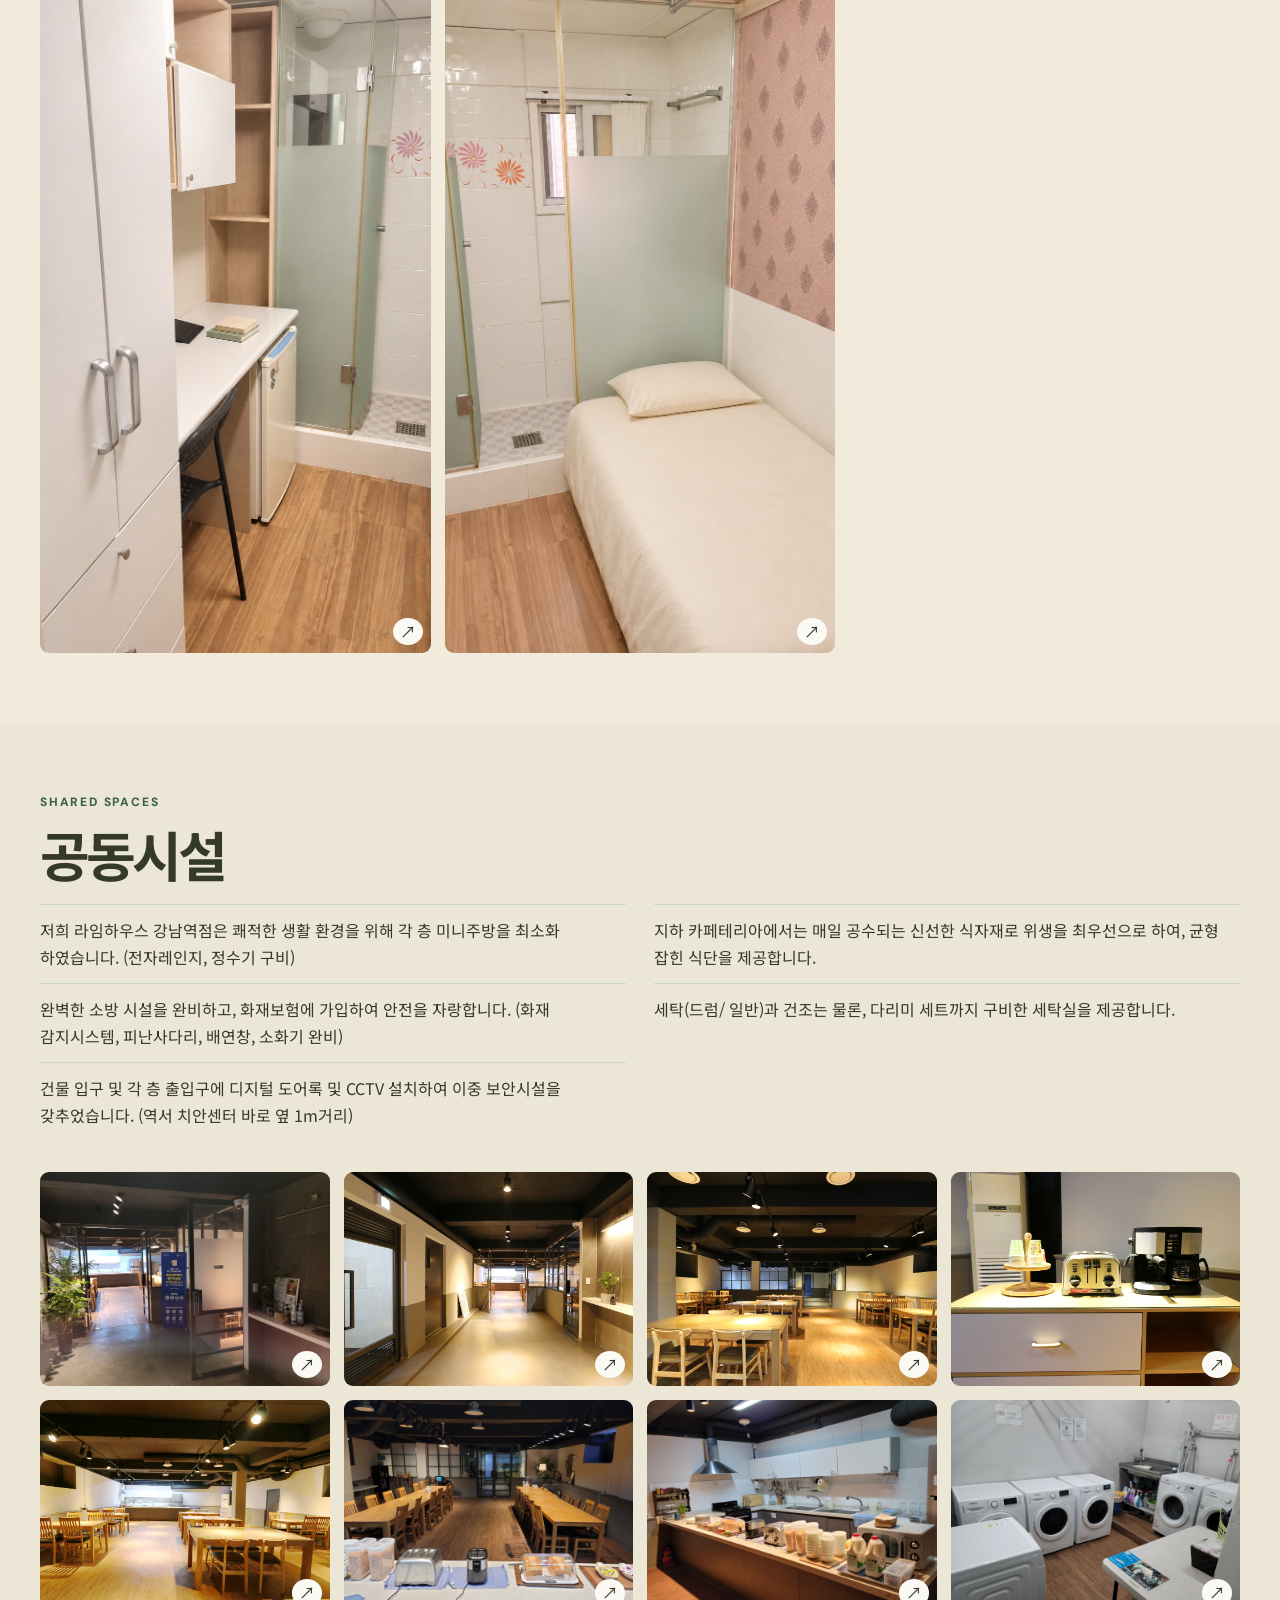
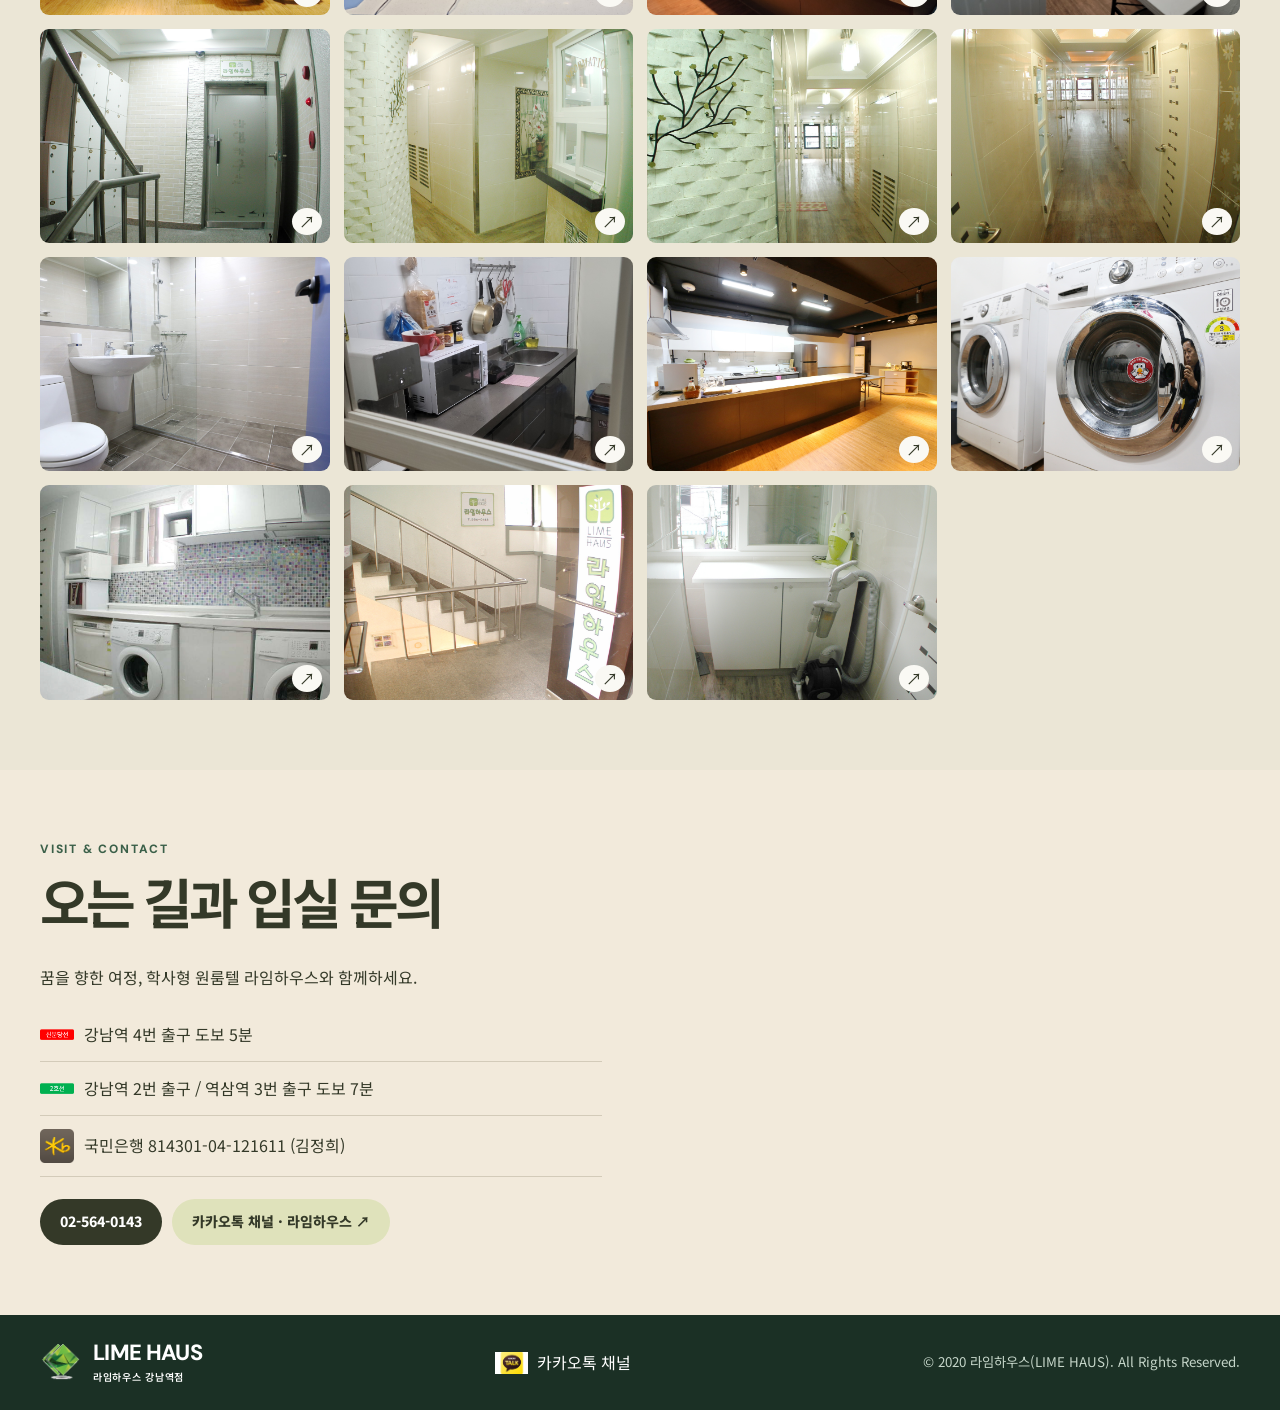
==== commit 3621300c: "Align mini room cover photo height" ====
--- a/index.html
+++ b/index.html
@@ -1,4 +1,4 @@
-<!doctype html><html lang="ko"><head><meta charset="utf-8"><meta name="viewport" content="width=device-width,initial-scale=1"><meta name="description" content="강남역 4번 출구 도보 5분, 라임하우스 강남역점. 미니룸, 미니원룸, 공동시설 및 입실 문의."><title>라임하우스 강남역점 | LIME HAUS</title><link rel="icon" href="assets/weblogo.png"><link rel="stylesheet" href="style.css?v=studio-outside"><script defer src="site.js"></script></head><body>
+<!doctype html><html lang="ko"><head><meta charset="utf-8"><meta name="viewport" content="width=device-width,initial-scale=1"><meta name="description" content="강남역 4번 출구 도보 5분, 라임하우스 강남역점. 미니룸, 미니원룸, 공동시설 및 입실 문의."><title>라임하우스 강남역점 | LIME HAUS</title><link rel="icon" href="assets/weblogo.png"><link rel="stylesheet" href="style.css?v=room-card-height"><script defer src="site.js"></script></head><body>
 <a class="skip" href="#main">본문 바로가기</a>
 <header class="bar"><div class="wrap head"><a class="brand" href="#home"><img src="assets/weblogo.png" alt="" width=42 height=42><span>LIME HAUS<small>라임하우스 강남역점</small></span></a><nav aria-label="주 메뉴"><a href="#about">라임하우스 소개</a><a href="#rooms">객실</a><a href="#shared">공동시설</a><a href="#visit">오는 길</a></nav><details class="inquiry">
 <summary class="btn dark top-call">입실 문의 <span aria-hidden="true">▾</span></summary>
--- a/style.css
+++ b/style.css
@@ -90,6 +90,12 @@
   aspect-ratio: auto;
 }
 
+.room[href="#mini-room-inside"] > img {
+  aspect-ratio: 3 / 4;
+  object-fit: cover;
+  object-position: center 65%;
+}
+
 #mini-room-outside + .room-gallery .zoom img,
 #mini-studio-inside + .room-gallery .zoom img,
 #mini-studio-outside + .room-gallery .zoom img {
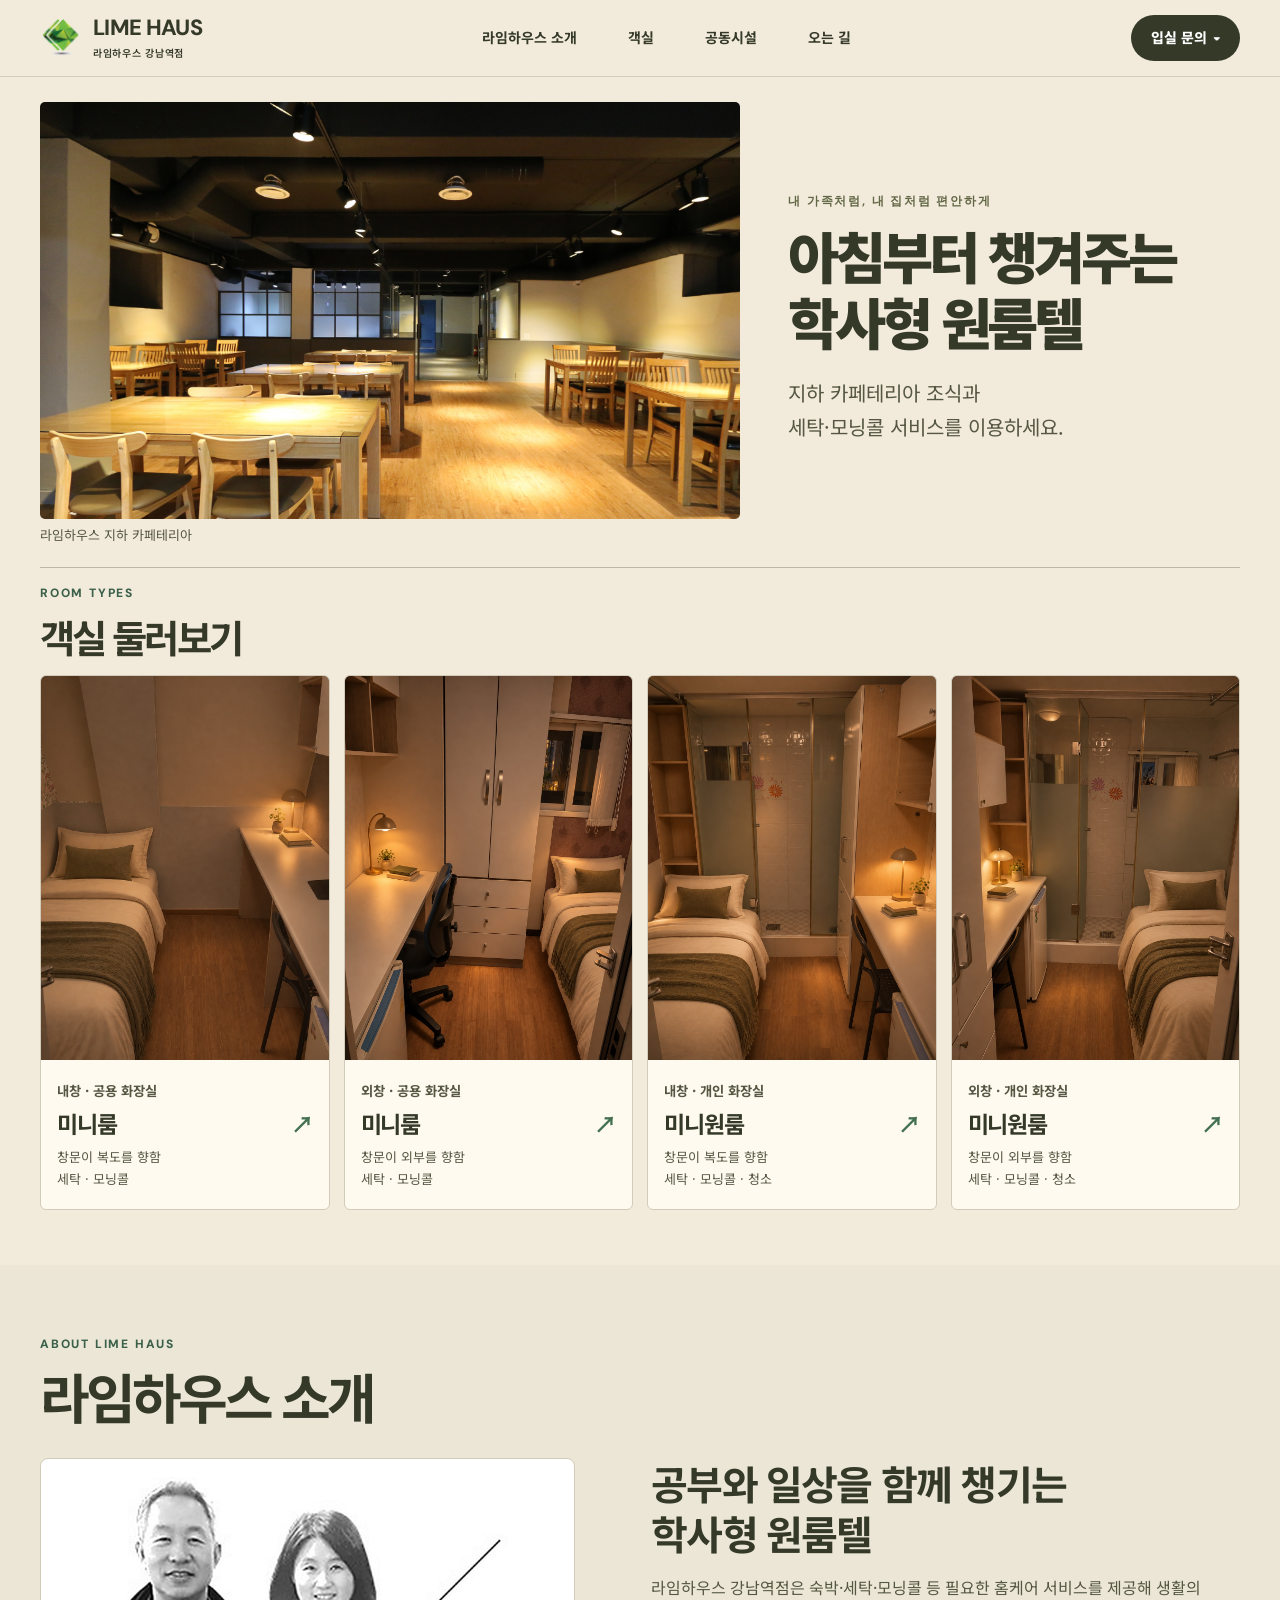
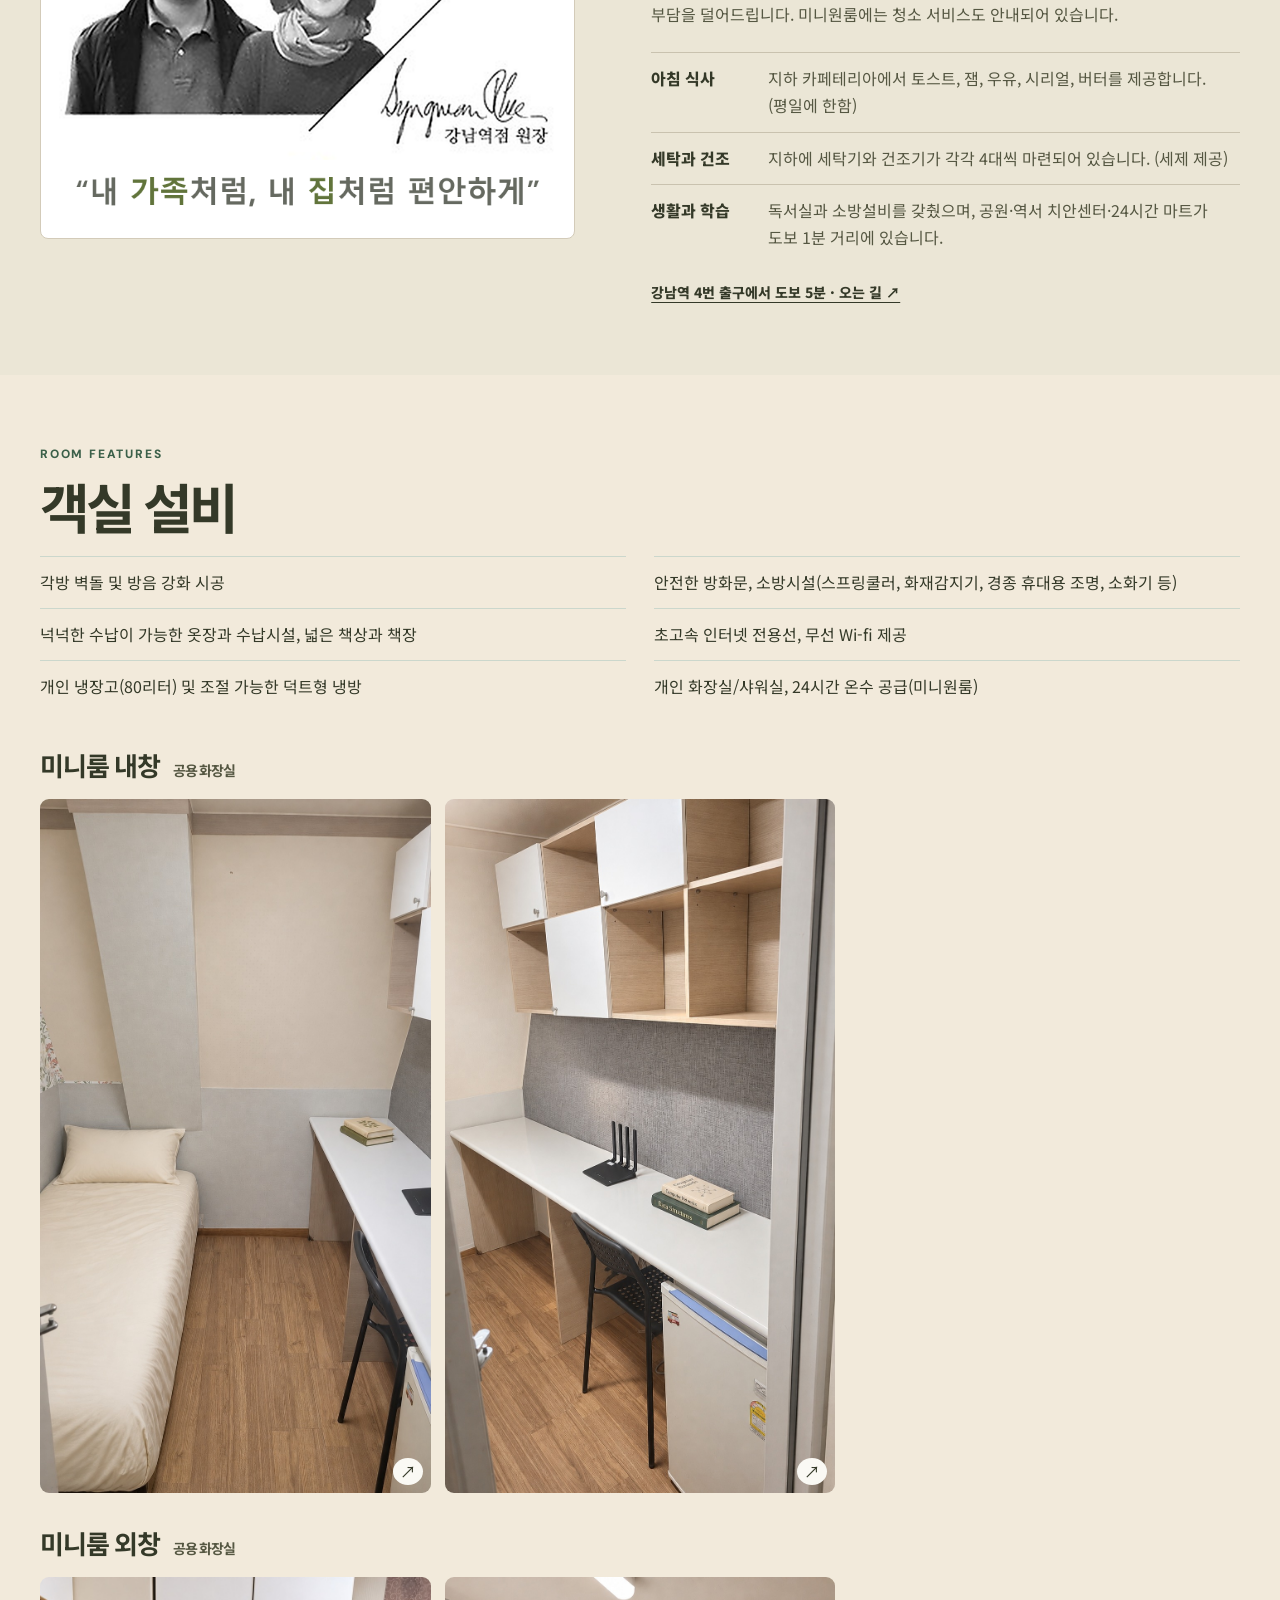
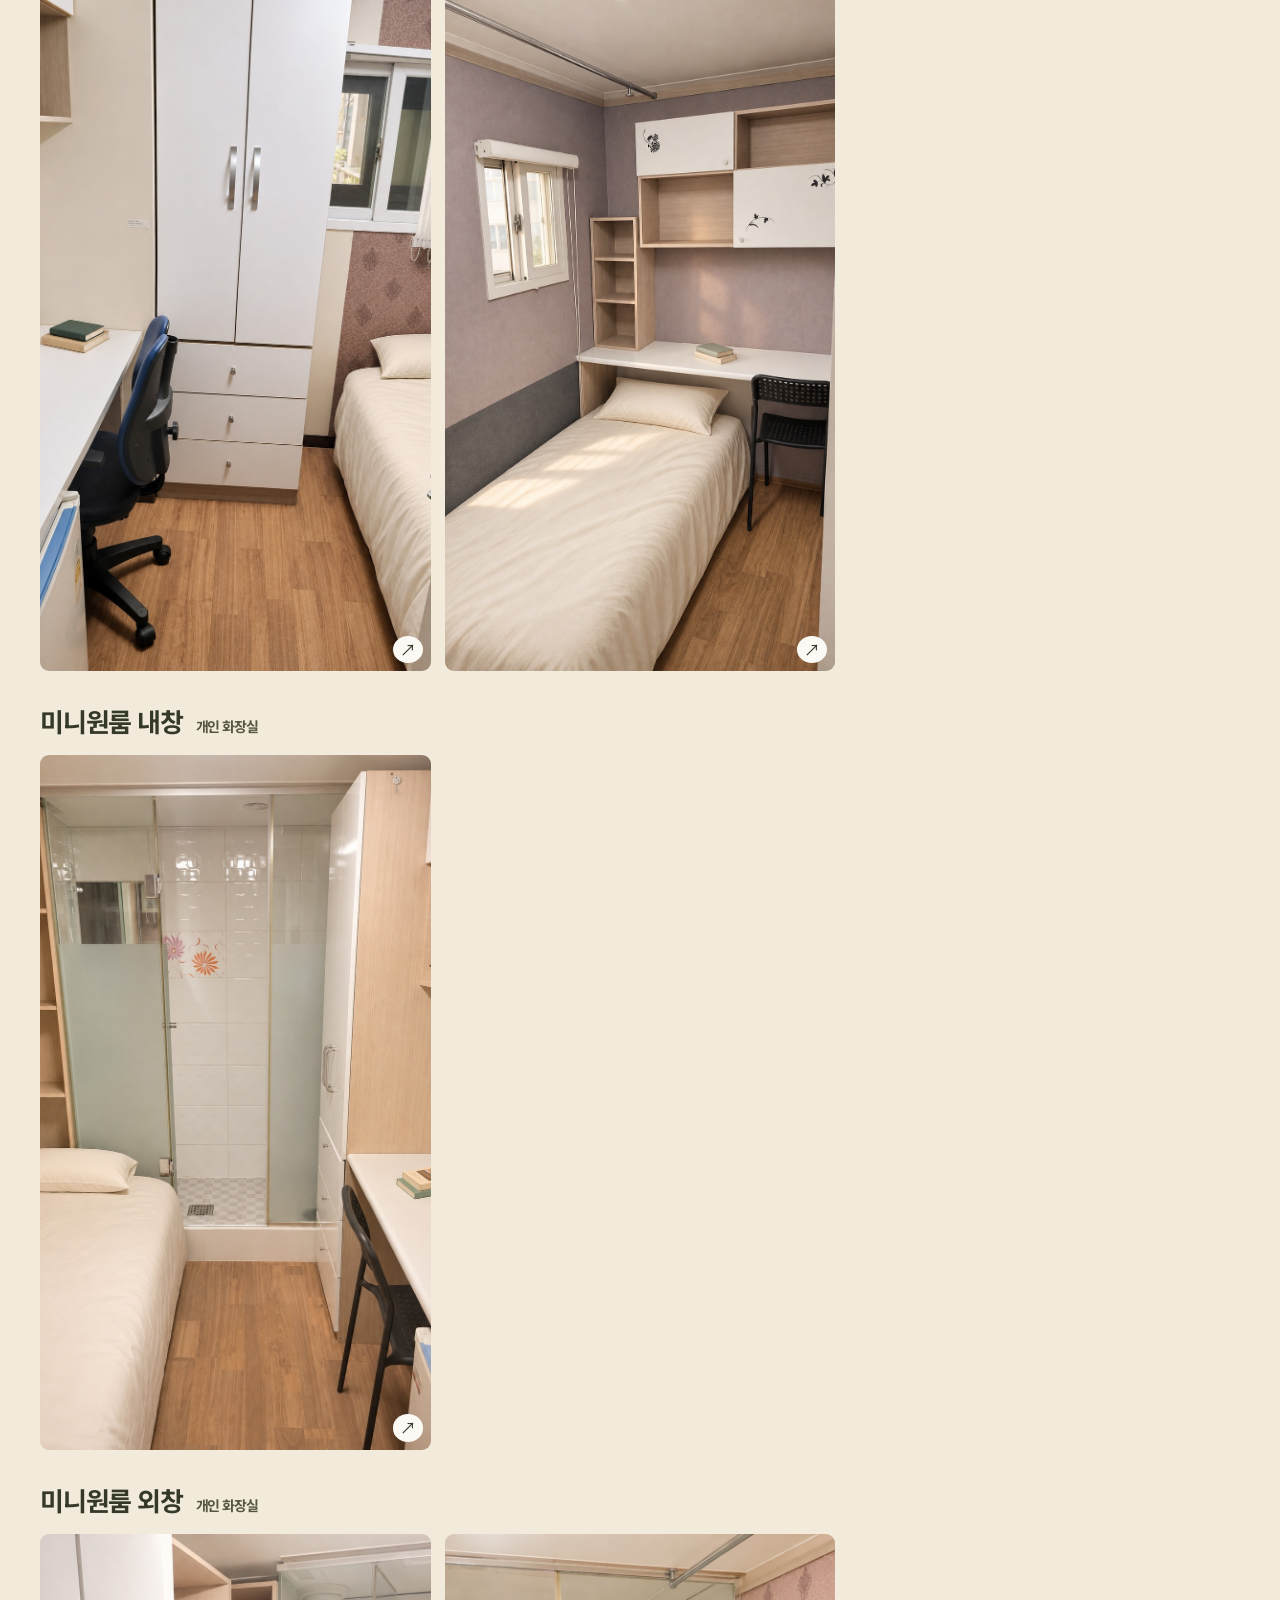
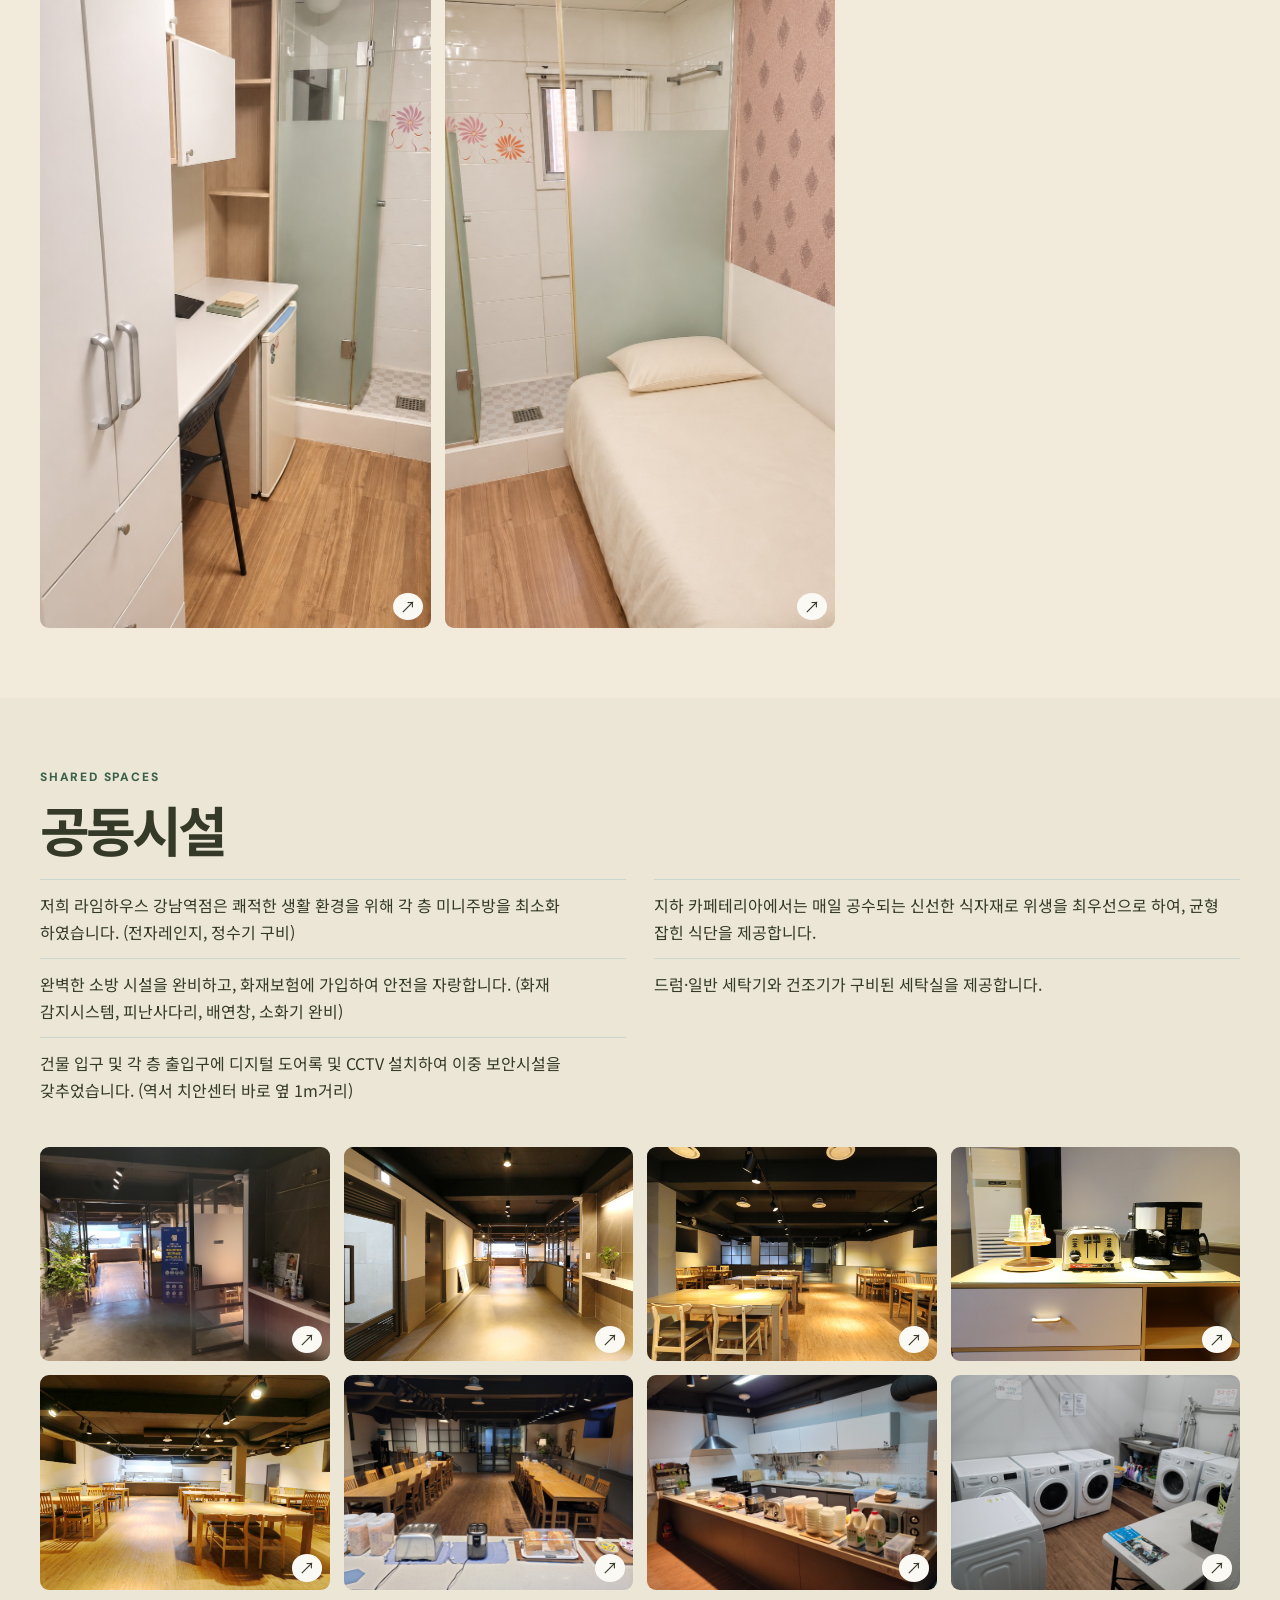
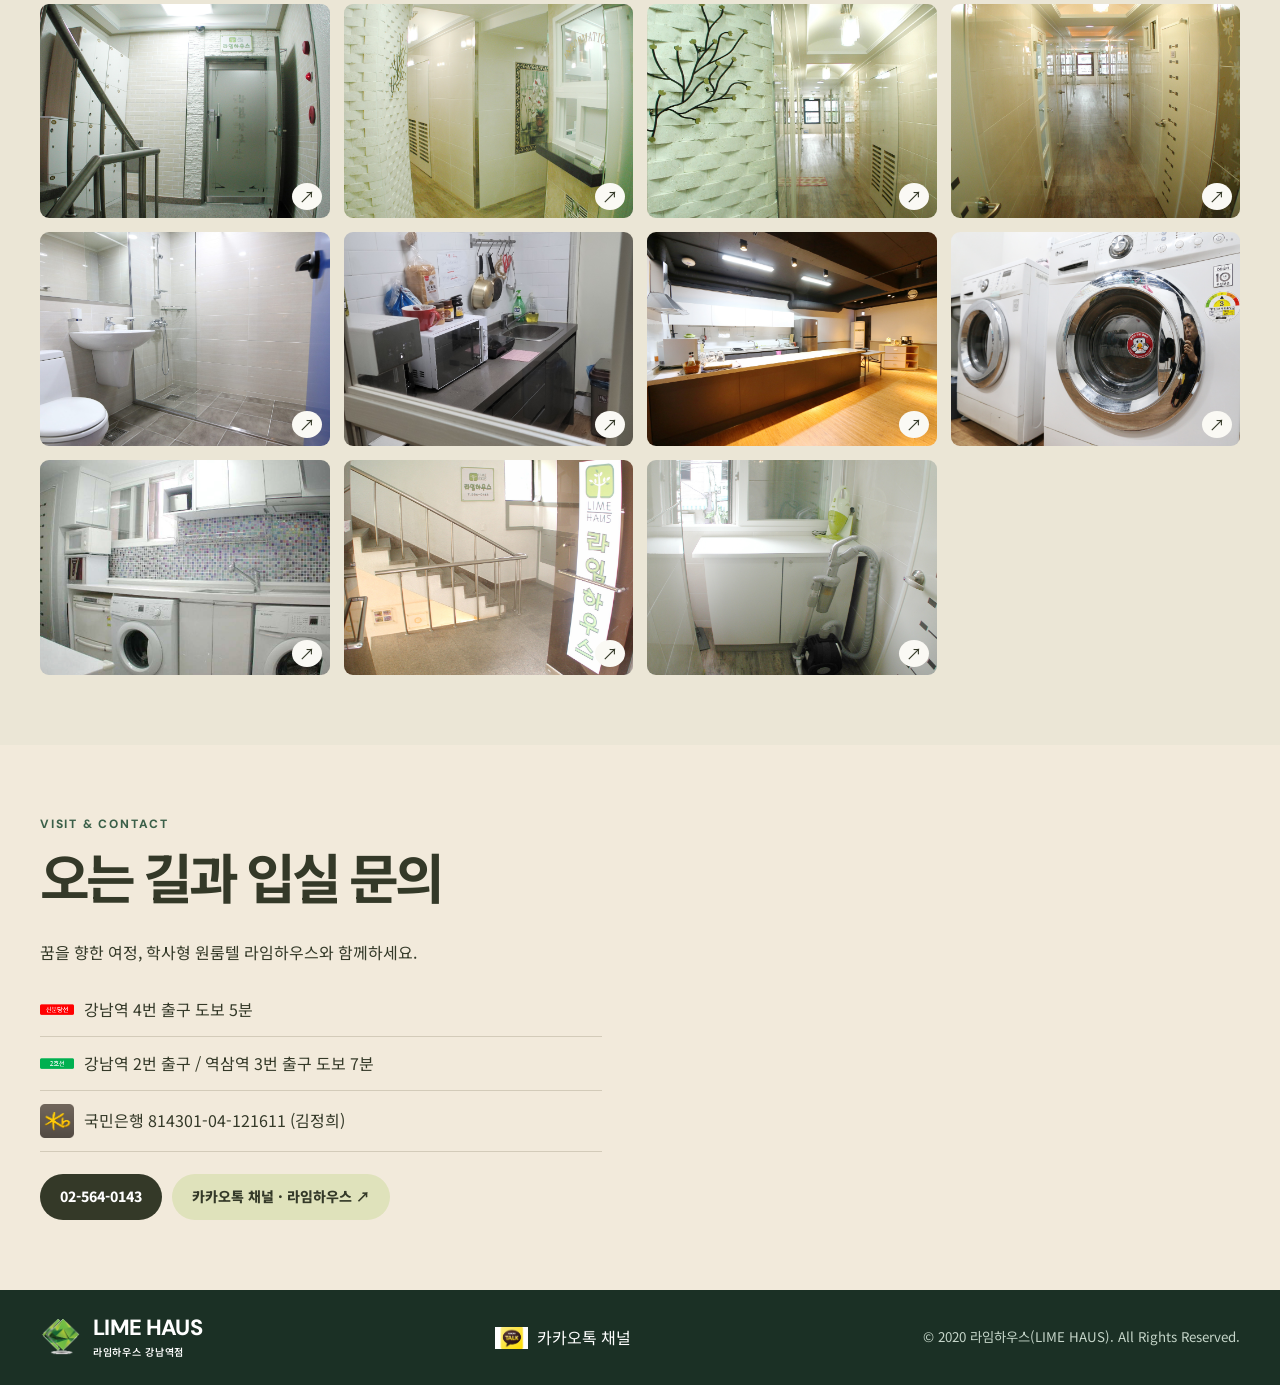
==== commit 36cc1040: "Update room amenities and facility information" ====
--- a/index.html
+++ b/index.html
@@ -21,18 +21,18 @@
 <h3>공부와 일상을 함께 챙기는<br>학사형 원룸텔</h3>
 <p>라임하우스 강남역점은 숙박·세탁·모닝콜 등 필요한 홈케어 서비스를 제공해 생활의 부담을 덜어드립니다. 미니원룸에는 청소 서비스도 안내되어 있습니다.</p>
 <dl class="about-services">
-<div><dt>아침 식사</dt><dd>지하 카페테리아에서 토스트, 잼, 우유, 시리얼, 버터를 제공합니다.</dd></div>
-<div><dt>세탁과 건조</dt><dd>지하에 세탁기와 건조기가 각각 4대씩 마련되어 있습니다.</dd></div>
+<div><dt>아침 식사</dt><dd>지하 카페테리아에서 토스트, 잼, 우유, 시리얼, 버터를 제공합니다. (평일에 한함)</dd></div>
+<div><dt>세탁과 건조</dt><dd>지하에 세탁기와 건조기가 각각 4대씩 마련되어 있습니다. (세제 제공)</dd></div>
 <div><dt>생활과 학습</dt><dd>독서실과 소방설비를 갖췄으며, 공원·역서 치안센터·24시간 마트가 도보 1분 거리에 있습니다.</dd></div>
 </dl>
 <a class="about-link" href="#visit">강남역 4번 출구에서 도보 5분 · 오는 길 ↗</a>
 </div></div></div></section>
-<section class="wrap pad"><p class="eyebrow">ROOM FEATURES</p><h2>객실 설비</h2><div class="details"><p>각방 벽돌 및 방음 강화 시공</p><p>안전한 방화문, 소방시설(스프링쿨러, 화재감지기, 경종 휴대용 조명, 소화기 등)</p><p>넉넉한 수납이 가능한 옷장과 수납시설, 넓은 책상과 책장</p><p>초고속 인터넷 전용선, 무선 Wi-fi 제공</p><p>개인 냉장고(80리터) 및 조절 가능한 덕트형 냉방</p><p>개인 화장실/샤워실, 24시간 온수 공급(미니원룸)</p><p>미니룸 및 미니원룸에는 듀오백 의자가 구비되어 있습니다.</p></div>
+<section class="wrap pad"><p class="eyebrow">ROOM FEATURES</p><h2>객실 설비</h2><div class="details"><p>각방 벽돌 및 방음 강화 시공</p><p>안전한 방화문, 소방시설(스프링쿨러, 화재감지기, 경종 휴대용 조명, 소화기 등)</p><p>넉넉한 수납이 가능한 옷장과 수납시설, 넓은 책상과 책장</p><p>초고속 인터넷 전용선, 무선 Wi-fi 제공</p><p>개인 냉장고(80리터) 및 조절 가능한 덕트형 냉방</p><p>개인 화장실/샤워실, 24시간 온수 공급(미니원룸)</p></div>
 <h3 class="gallery-title" id="mini-room-inside">미니룸 내창 <small>공용 화장실</small></h3><div class="gallery room-gallery"><figure class="room-detail"><a class="zoom" href="assets/mini-room-inside-01-styled.jpg" aria-label="미니룸 내창의 침대와 바닥 공간 확대"><img src="assets/mini-room-inside-01-styled.jpg" alt="미니룸 내창의 침대와 바닥 공간" loading=lazy><span aria-hidden="true">↗</span></a></figure><figure class="room-detail"><a class="zoom" href="assets/mini-room-inside-02-styled.jpg" aria-label="미니룸 내창의 책상과 책장, 개인 냉장고 확대"><img src="assets/mini-room-inside-02-styled.jpg" alt="미니룸 내창의 책상과 책장, 개인 냉장고" loading=lazy><span aria-hidden="true">↗</span></a></figure></div>
 <h3 class="gallery-title" id="mini-room-outside">미니룸 외창 <small>공용 화장실</small></h3><div class="gallery room-gallery"><figure class="room-detail"><a class="zoom" href="assets/mini-room-outside-01-styled.jpg" aria-label="미니룸 외창의 수납장과 책상, 개인 냉장고 확대"><img src="assets/mini-room-outside-01-styled.jpg" alt="미니룸 외창의 수납장과 책상, 개인 냉장고" loading=lazy><span aria-hidden="true">↗</span></a></figure><figure class="room-detail"><a class="zoom" href="assets/mini-room-outside-02-styled.jpg" aria-label="미니룸 외창의 침대와 외부 창문, 책상 확대"><img src="assets/mini-room-outside-02-styled.jpg" alt="미니룸 외창의 침대와 외부 창문, 책상" loading=lazy><span aria-hidden="true">↗</span></a></figure></div>
 <h3 class="gallery-title" id="mini-studio-inside">미니원룸 내창 <small>개인 화장실</small></h3><div class="gallery room-gallery"><figure class="room-detail"><a class="zoom" href="assets/mini-studio-inside-01-styled.jpg" aria-label="미니원룸 내창의 침대와 개인 욕실, 책상과 수납장 확대"><img src="assets/mini-studio-inside-01-styled.jpg" alt="미니원룸 내창의 침대와 개인 욕실, 책상과 수납장" loading=lazy><span aria-hidden="true">↗</span></a></figure></div>
 <h3 class="gallery-title" id="mini-studio-outside">미니원룸 외창 <small>개인 화장실</small></h3><div class="gallery room-gallery"><figure class="room-detail"><a class="zoom" href="assets/mini-studio-outside-03-styled.jpg" aria-label="미니원룸 외창의 개인 욕실과 책상, 수납장 확대"><img src="assets/mini-studio-outside-03-styled.jpg" alt="미니원룸 외창의 개인 욕실과 책상, 수납장" loading=lazy><span aria-hidden="true">↗</span></a></figure><figure class="room-detail"><a class="zoom" href="assets/mini-studio-outside-02-styled.jpg" aria-label="미니원룸 외창의 침대와 개인 욕실 확대"><img src="assets/mini-studio-outside-02-styled.jpg" alt="미니원룸 외창의 침대와 개인 욕실" loading=lazy><span aria-hidden="true">↗</span></a></figure></div></section>
-<section class="sage" id="shared"><div class="wrap pad"><p class="eyebrow">SHARED SPACES</p><h2>공동시설</h2><div class="details"><p>저희 라임하우스 강남역점은 쾌적한 생활 환경을 위해 각 층 미니주방을 최소화 하였습니다. (전자레인지, 정수기 구비)</p><p>지하 카페테리아에서는 매일 공수되는 신선한 식자재로 위생을 최우선으로 하여, 균형 잡힌 식단을 제공합니다.</p><p>완벽한 소방 시설을 완비하고, 화재보험에 가입하여 안전을 자랑합니다. (화재 감지시스템, 피난사다리, 배연창, 소화기 완비)</p><p>세탁(드럼/ 일반)과 건조는 물론, 다리미 세트까지 구비한 세탁실을 제공합니다.</p><p>건물 입구 및 각 층 출입구에 디지털 도어록 및 CCTV 설치하여 이중 보안시설을 갖추었습니다. (역서 치안센터 바로 옆 1m거리)</p></div><div class="gallery"><a class="zoom" href="assets/KakaoTalk_20220105_231406161.jpg" aria-label="KakaoTalk_20220105_231406161 확대"><img src="assets/KakaoTalk_20220105_231406161.jpg" alt="KakaoTalk_20220105_231406161" loading=lazy><span aria-hidden="true">↗</span></a><a class="zoom" href="assets/IMG_7561.jpg" aria-label="IMG_7561 확대"><img src="assets/IMG_7561.jpg" alt="IMG_7561" loading=lazy><span aria-hidden="true">↗</span></a><a class="zoom" href="assets/IMG_7558.jpg" aria-label="IMG_7558 확대"><img src="assets/IMG_7558.jpg" alt="IMG_7558" loading=lazy><span aria-hidden="true">↗</span></a><a class="zoom" href="assets/IMG_7546.jpg" aria-label="IMG_7546 확대"><img src="assets/IMG_7546.jpg" alt="IMG_7546" loading=lazy><span aria-hidden="true">↗</span></a><a class="zoom" href="assets/IMG_7534.jpg" aria-label="IMG_7534 확대"><img src="assets/IMG_7534.jpg" alt="IMG_7534" loading=lazy><span aria-hidden="true">↗</span></a><a class="zoom" href="assets/KakaoTalk_20220105_231359856.jpg" aria-label="KakaoTalk_20220105_231359856 확대"><img src="assets/KakaoTalk_20220105_231359856.jpg" alt="KakaoTalk_20220105_231359856" loading=lazy><span aria-hidden="true">↗</span></a><a class="zoom" href="assets/KakaoTalk_20220105_231347538.jpg" aria-label="KakaoTalk_20220105_231347538 확대"><img src="assets/KakaoTalk_20220105_231347538.jpg" alt="KakaoTalk_20220105_231347538" loading=lazy><span aria-hidden="true">↗</span></a><a class="zoom" href="assets/KakaoTalk_20220105_231420612.jpg" aria-label="KakaoTalk_20220105_231420612 확대"><img src="assets/KakaoTalk_20220105_231420612.jpg" alt="KakaoTalk_20220105_231420612" loading=lazy><span aria-hidden="true">↗</span></a><a class="zoom" href="assets/EPSN0053.jpg" aria-label="EPSN0053 확대"><img src="assets/EPSN0053.jpg" alt="EPSN0053" loading=lazy><span aria-hidden="true">↗</span></a><a class="zoom" href="assets/EPSN0015.jpg" aria-label="EPSON DSC picture 확대"><img src="assets/EPSN0015.jpg" alt="EPSON DSC picture" loading=lazy><span aria-hidden="true">↗</span></a><a class="zoom" href="assets/Untitled-6.jpg" aria-label="Untitled-6 확대"><img src="assets/Untitled-6.jpg" alt="Untitled-6" loading=lazy><span aria-hidden="true">↗</span></a><a class="zoom" href="assets/Untitled-4.jpg" aria-label="Untitled-4 확대"><img src="assets/Untitled-4.jpg" alt="Untitled-4" loading=lazy><span aria-hidden="true">↗</span></a><a class="zoom" href="assets/IMG_7569-scaled.jpg" aria-label="공동시설 확대"><img src="assets/IMG_7569-scaled.jpg" alt="공동시설" loading=lazy><span aria-hidden="true">↗</span></a><a class="zoom" href="assets/KakaoTalk_20220105_231426179.jpg" aria-label="KakaoTalk_20220105_231426179 확대"><img src="assets/KakaoTalk_20220105_231426179.jpg" alt="KakaoTalk_20220105_231426179" loading=lazy><span aria-hidden="true">↗</span></a><a class="zoom" href="assets/Untitled-2-1.jpg" aria-label="라임하우스 시설 사진 확대"><img src="assets/Untitled-2-1.jpg" alt="라임하우스 시설 사진" loading=lazy><span aria-hidden="true">↗</span></a><a class="zoom" href="assets/Untitled-2.jpg" aria-label="라임하우스 시설 사진 확대"><img src="assets/Untitled-2.jpg" alt="라임하우스 시설 사진" loading=lazy><span aria-hidden="true">↗</span></a><a class="zoom" href="assets/EPSN0133.jpg" aria-label="라임하우스 시설 사진 확대"><img src="assets/EPSN0133.jpg" alt="라임하우스 시설 사진" loading=lazy><span aria-hidden="true">↗</span></a><a class="zoom" href="assets/EPSN0100.jpg" aria-label="라임하우스 시설 사진 확대"><img src="assets/EPSN0100.jpg" alt="라임하우스 시설 사진" loading=lazy><span aria-hidden="true">↗</span></a><a class="zoom" href="assets/Untitled-8.jpg" aria-label="라임하우스 시설 사진 확대"><img src="assets/Untitled-8.jpg" alt="라임하우스 시설 사진" loading=lazy><span aria-hidden="true">↗</span></a></div></div></section>
+<section class="sage" id="shared"><div class="wrap pad"><p class="eyebrow">SHARED SPACES</p><h2>공동시설</h2><div class="details"><p>저희 라임하우스 강남역점은 쾌적한 생활 환경을 위해 각 층 미니주방을 최소화 하였습니다. (전자레인지, 정수기 구비)</p><p>지하 카페테리아에서는 매일 공수되는 신선한 식자재로 위생을 최우선으로 하여, 균형 잡힌 식단을 제공합니다.</p><p>완벽한 소방 시설을 완비하고, 화재보험에 가입하여 안전을 자랑합니다. (화재 감지시스템, 피난사다리, 배연창, 소화기 완비)</p><p>드럼·일반 세탁기와 건조기가 구비된 세탁실을 제공합니다.</p><p>건물 입구 및 각 층 출입구에 디지털 도어록 및 CCTV 설치하여 이중 보안시설을 갖추었습니다. (역서 치안센터 바로 옆 1m거리)</p></div><div class="gallery"><a class="zoom" href="assets/KakaoTalk_20220105_231406161.jpg" aria-label="KakaoTalk_20220105_231406161 확대"><img src="assets/KakaoTalk_20220105_231406161.jpg" alt="KakaoTalk_20220105_231406161" loading=lazy><span aria-hidden="true">↗</span></a><a class="zoom" href="assets/IMG_7561.jpg" aria-label="IMG_7561 확대"><img src="assets/IMG_7561.jpg" alt="IMG_7561" loading=lazy><span aria-hidden="true">↗</span></a><a class="zoom" href="assets/IMG_7558.jpg" aria-label="IMG_7558 확대"><img src="assets/IMG_7558.jpg" alt="IMG_7558" loading=lazy><span aria-hidden="true">↗</span></a><a class="zoom" href="assets/IMG_7546.jpg" aria-label="IMG_7546 확대"><img src="assets/IMG_7546.jpg" alt="IMG_7546" loading=lazy><span aria-hidden="true">↗</span></a><a class="zoom" href="assets/IMG_7534.jpg" aria-label="IMG_7534 확대"><img src="assets/IMG_7534.jpg" alt="IMG_7534" loading=lazy><span aria-hidden="true">↗</span></a><a class="zoom" href="assets/KakaoTalk_20220105_231359856.jpg" aria-label="KakaoTalk_20220105_231359856 확대"><img src="assets/KakaoTalk_20220105_231359856.jpg" alt="KakaoTalk_20220105_231359856" loading=lazy><span aria-hidden="true">↗</span></a><a class="zoom" href="assets/KakaoTalk_20220105_231347538.jpg" aria-label="KakaoTalk_20220105_231347538 확대"><img src="assets/KakaoTalk_20220105_231347538.jpg" alt="KakaoTalk_20220105_231347538" loading=lazy><span aria-hidden="true">↗</span></a><a class="zoom" href="assets/KakaoTalk_20220105_231420612.jpg" aria-label="KakaoTalk_20220105_231420612 확대"><img src="assets/KakaoTalk_20220105_231420612.jpg" alt="KakaoTalk_20220105_231420612" loading=lazy><span aria-hidden="true">↗</span></a><a class="zoom" href="assets/EPSN0053.jpg" aria-label="EPSN0053 확대"><img src="assets/EPSN0053.jpg" alt="EPSN0053" loading=lazy><span aria-hidden="true">↗</span></a><a class="zoom" href="assets/EPSN0015.jpg" aria-label="EPSON DSC picture 확대"><img src="assets/EPSN0015.jpg" alt="EPSON DSC picture" loading=lazy><span aria-hidden="true">↗</span></a><a class="zoom" href="assets/Untitled-6.jpg" aria-label="Untitled-6 확대"><img src="assets/Untitled-6.jpg" alt="Untitled-6" loading=lazy><span aria-hidden="true">↗</span></a><a class="zoom" href="assets/Untitled-4.jpg" aria-label="Untitled-4 확대"><img src="assets/Untitled-4.jpg" alt="Untitled-4" loading=lazy><span aria-hidden="true">↗</span></a><a class="zoom" href="assets/IMG_7569-scaled.jpg" aria-label="공동시설 확대"><img src="assets/IMG_7569-scaled.jpg" alt="공동시설" loading=lazy><span aria-hidden="true">↗</span></a><a class="zoom" href="assets/KakaoTalk_20220105_231426179.jpg" aria-label="KakaoTalk_20220105_231426179 확대"><img src="assets/KakaoTalk_20220105_231426179.jpg" alt="KakaoTalk_20220105_231426179" loading=lazy><span aria-hidden="true">↗</span></a><a class="zoom" href="assets/Untitled-2-1.jpg" aria-label="라임하우스 시설 사진 확대"><img src="assets/Untitled-2-1.jpg" alt="라임하우스 시설 사진" loading=lazy><span aria-hidden="true">↗</span></a><a class="zoom" href="assets/Untitled-2.jpg" aria-label="라임하우스 시설 사진 확대"><img src="assets/Untitled-2.jpg" alt="라임하우스 시설 사진" loading=lazy><span aria-hidden="true">↗</span></a><a class="zoom" href="assets/EPSN0133.jpg" aria-label="라임하우스 시설 사진 확대"><img src="assets/EPSN0133.jpg" alt="라임하우스 시설 사진" loading=lazy><span aria-hidden="true">↗</span></a><a class="zoom" href="assets/EPSN0100.jpg" aria-label="라임하우스 시설 사진 확대"><img src="assets/EPSN0100.jpg" alt="라임하우스 시설 사진" loading=lazy><span aria-hidden="true">↗</span></a><a class="zoom" href="assets/Untitled-8.jpg" aria-label="라임하우스 시설 사진 확대"><img src="assets/Untitled-8.jpg" alt="라임하우스 시설 사진" loading=lazy><span aria-hidden="true">↗</span></a></div></div></section>
 <section class="wrap pad" id="visit"><p class="eyebrow">VISIT & CONTACT</p><h2>오는 길과 입실 문의</h2><div class="split visit"><div><p>꿈을 향한 여정, 학사형 원룸텔 라임하우스와 함께하세요.</p><div class="info"><p><img src="assets/bundang-e1586652846890.png" alt="" loading=lazy>강남역 4번 출구 도보 5분</p><p><img src="assets/2hosun-e1586652882385.png" alt="" loading=lazy>강남역 2번 출구 / 역삼역 3번 출구 도보 7분</p><p><img src="assets/kb.png" alt="" loading=lazy>국민은행 814301-04-121611 (김정희)</p></div><div class="actions"><a class="btn dark" href="tel:025640143">02-564-0143</a><a class="btn lime" href="https://pf.kakao.com/_dWdij/chat">카카오톡 채널 · 라임하우스 ↗</a></div></div><div><div id="daumRoughmapContainer1586659808742" class="root_daum_roughmap root_daum_roughmap_landing"></div><script src="https://ssl.daumcdn.net/dmaps/map_js_init/roughmapLoader.js"></script><script>window.addEventListener("load",()=>{if(typeof window.daum?.roughmap?.Lander === "function") new daum.roughmap.Lander({timestamp:"1586659808742",key:"xvmt",mapHeight:"330"}).render()})</script></div></div></section></main>
 <footer><div class="wrap foot"><a class="brand" href="#home"><img src="assets/weblogo.png" alt="" width=42 height=42><span>LIME HAUS<small>라임하우스 강남역점</small></span></a><a href="https://pf.kakao.com/_dWdij/chat"><img src="assets/kakao-talk-100534379-large.png" alt="" loading=lazy>카카오톡 채널</a><small>© 2020 라임하우스(LIME HAUS). All Rights Reserved.</small></div></footer>
 <dialog aria-label="시설 사진 확대"><button type="button" aria-label="닫기">×</button><img alt=""></dialog>
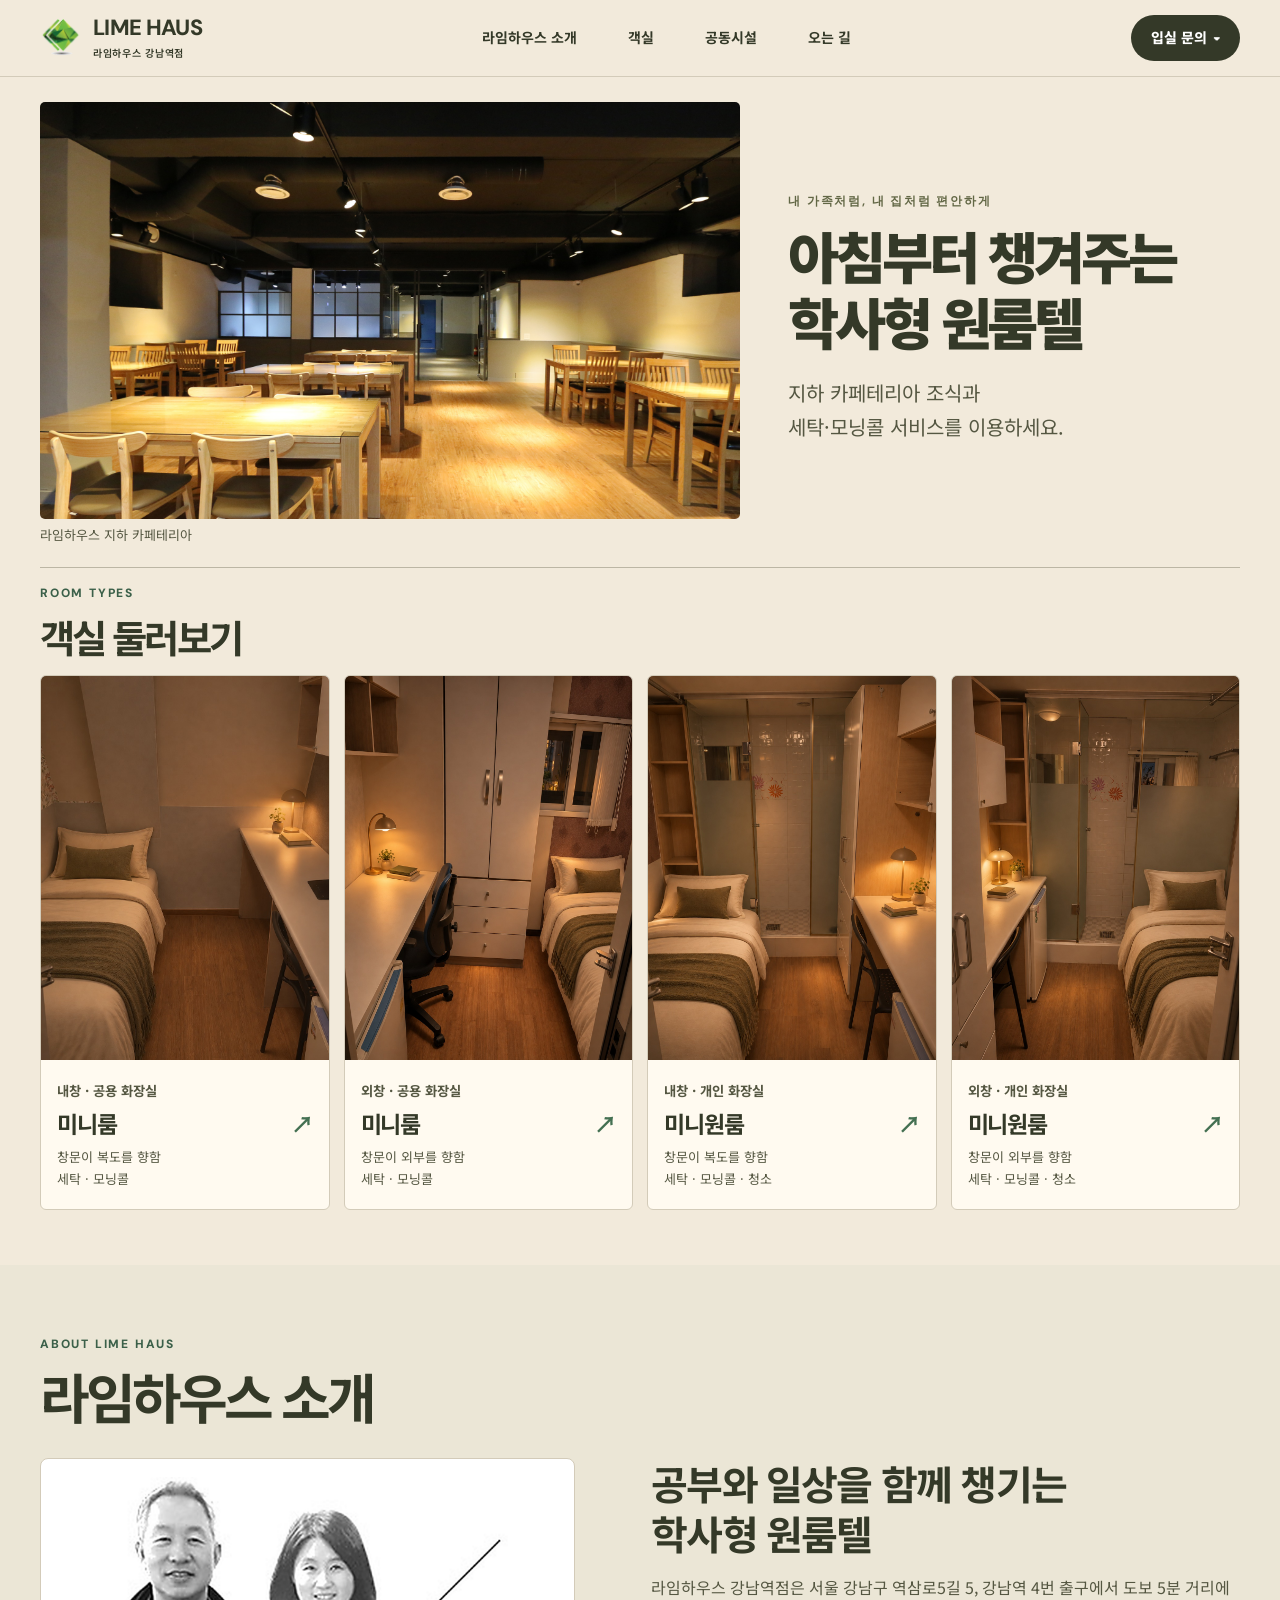
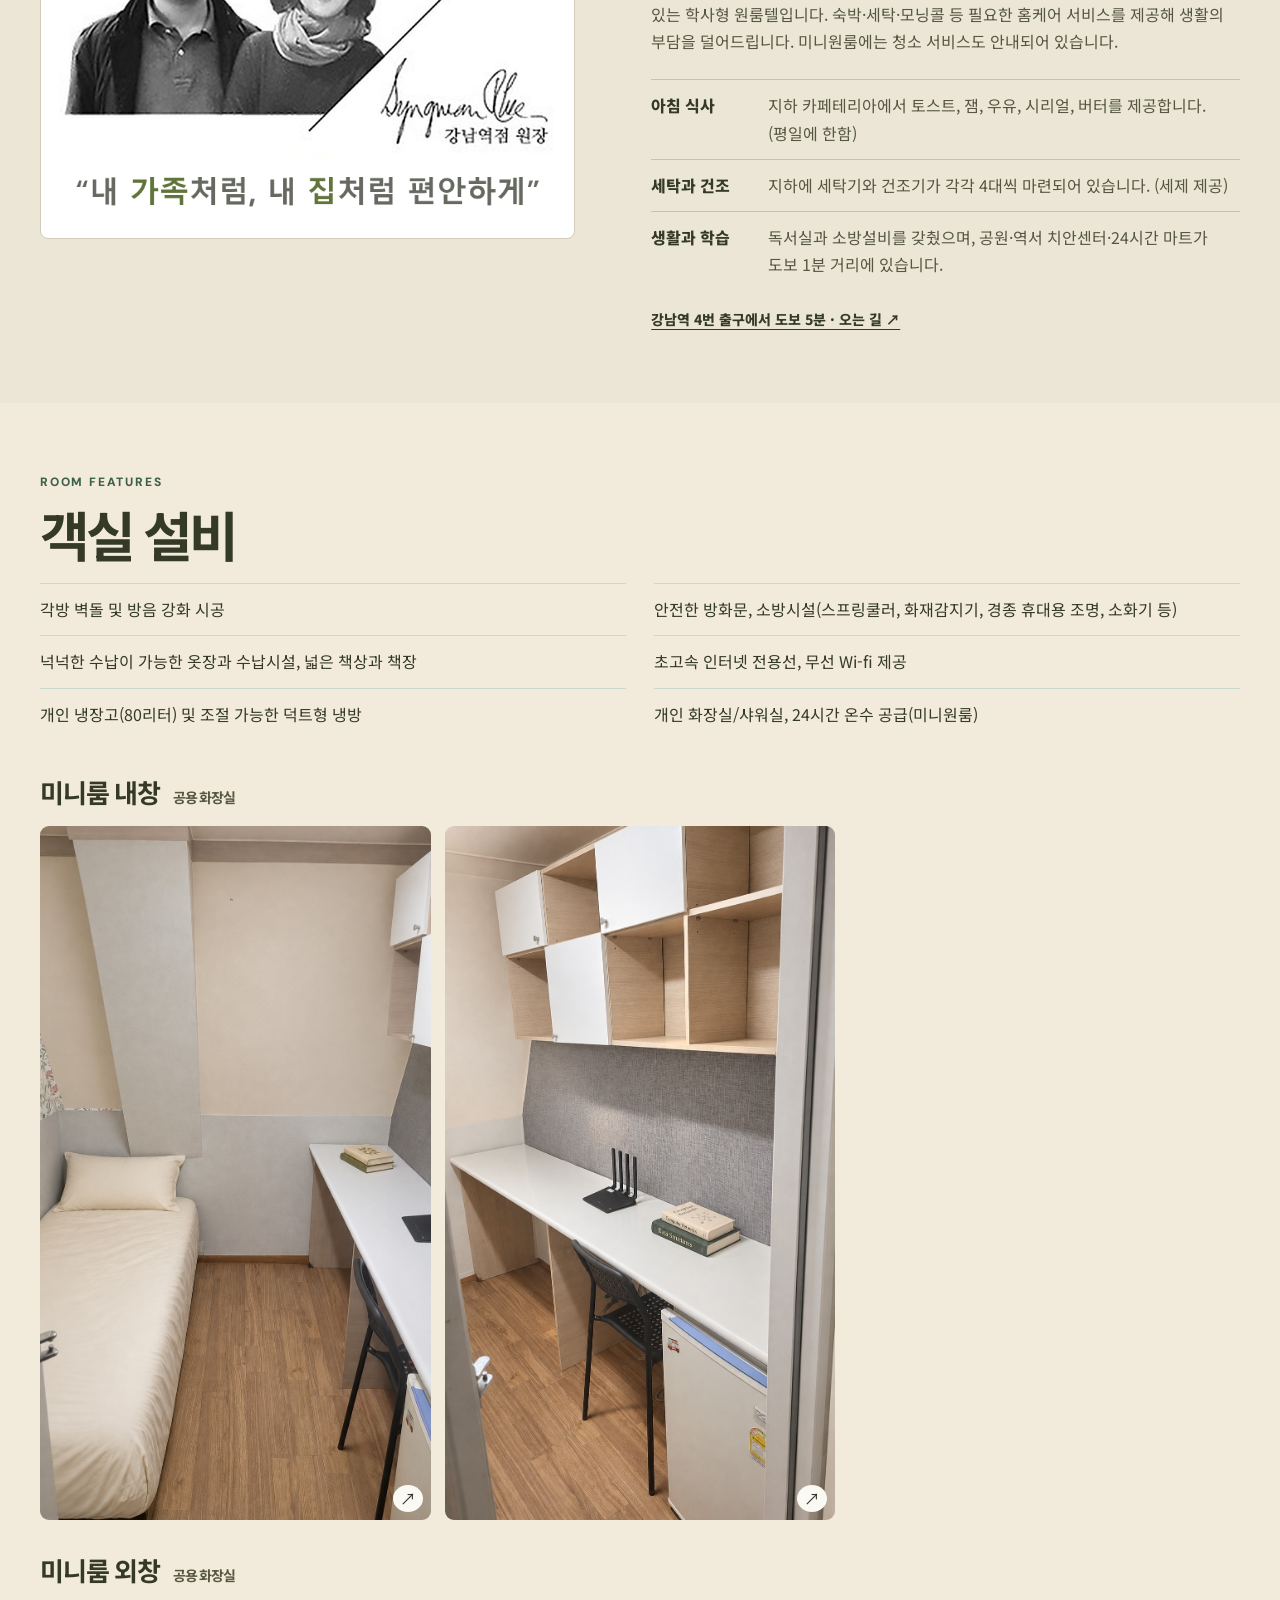
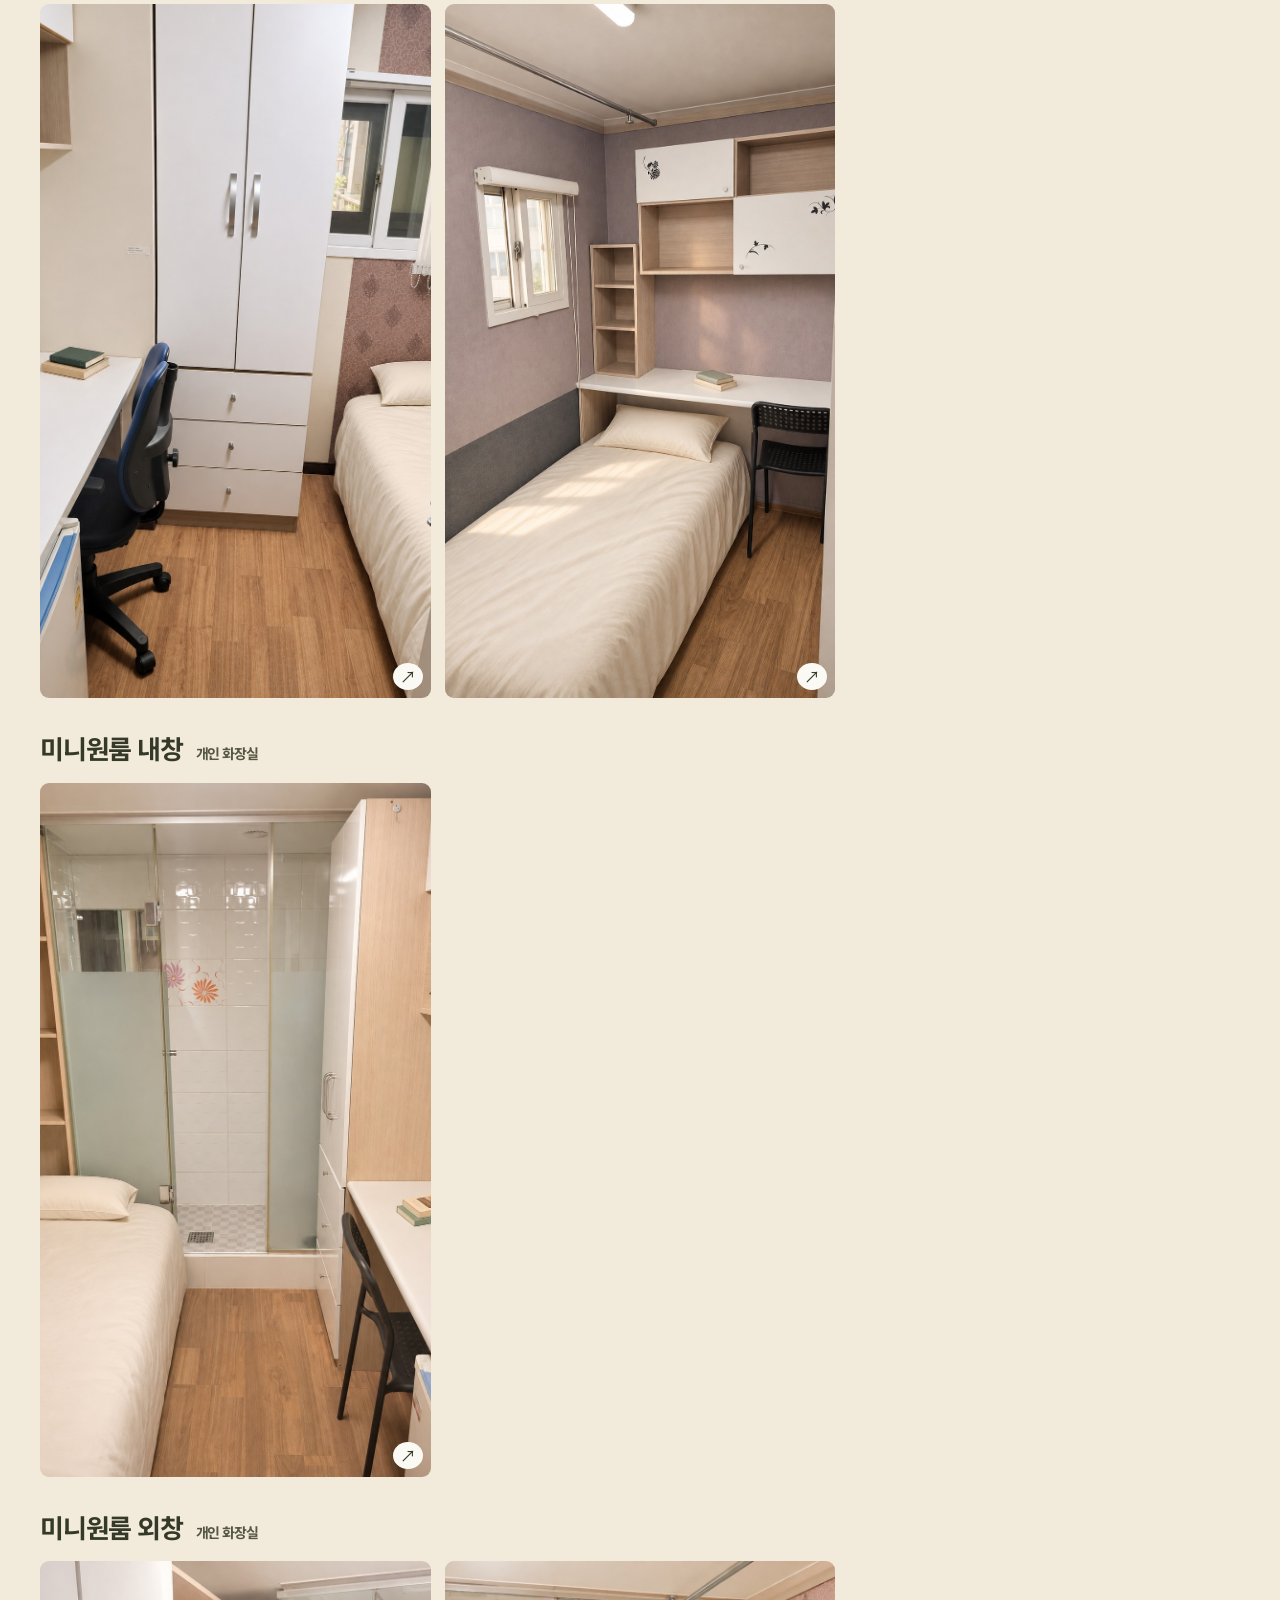
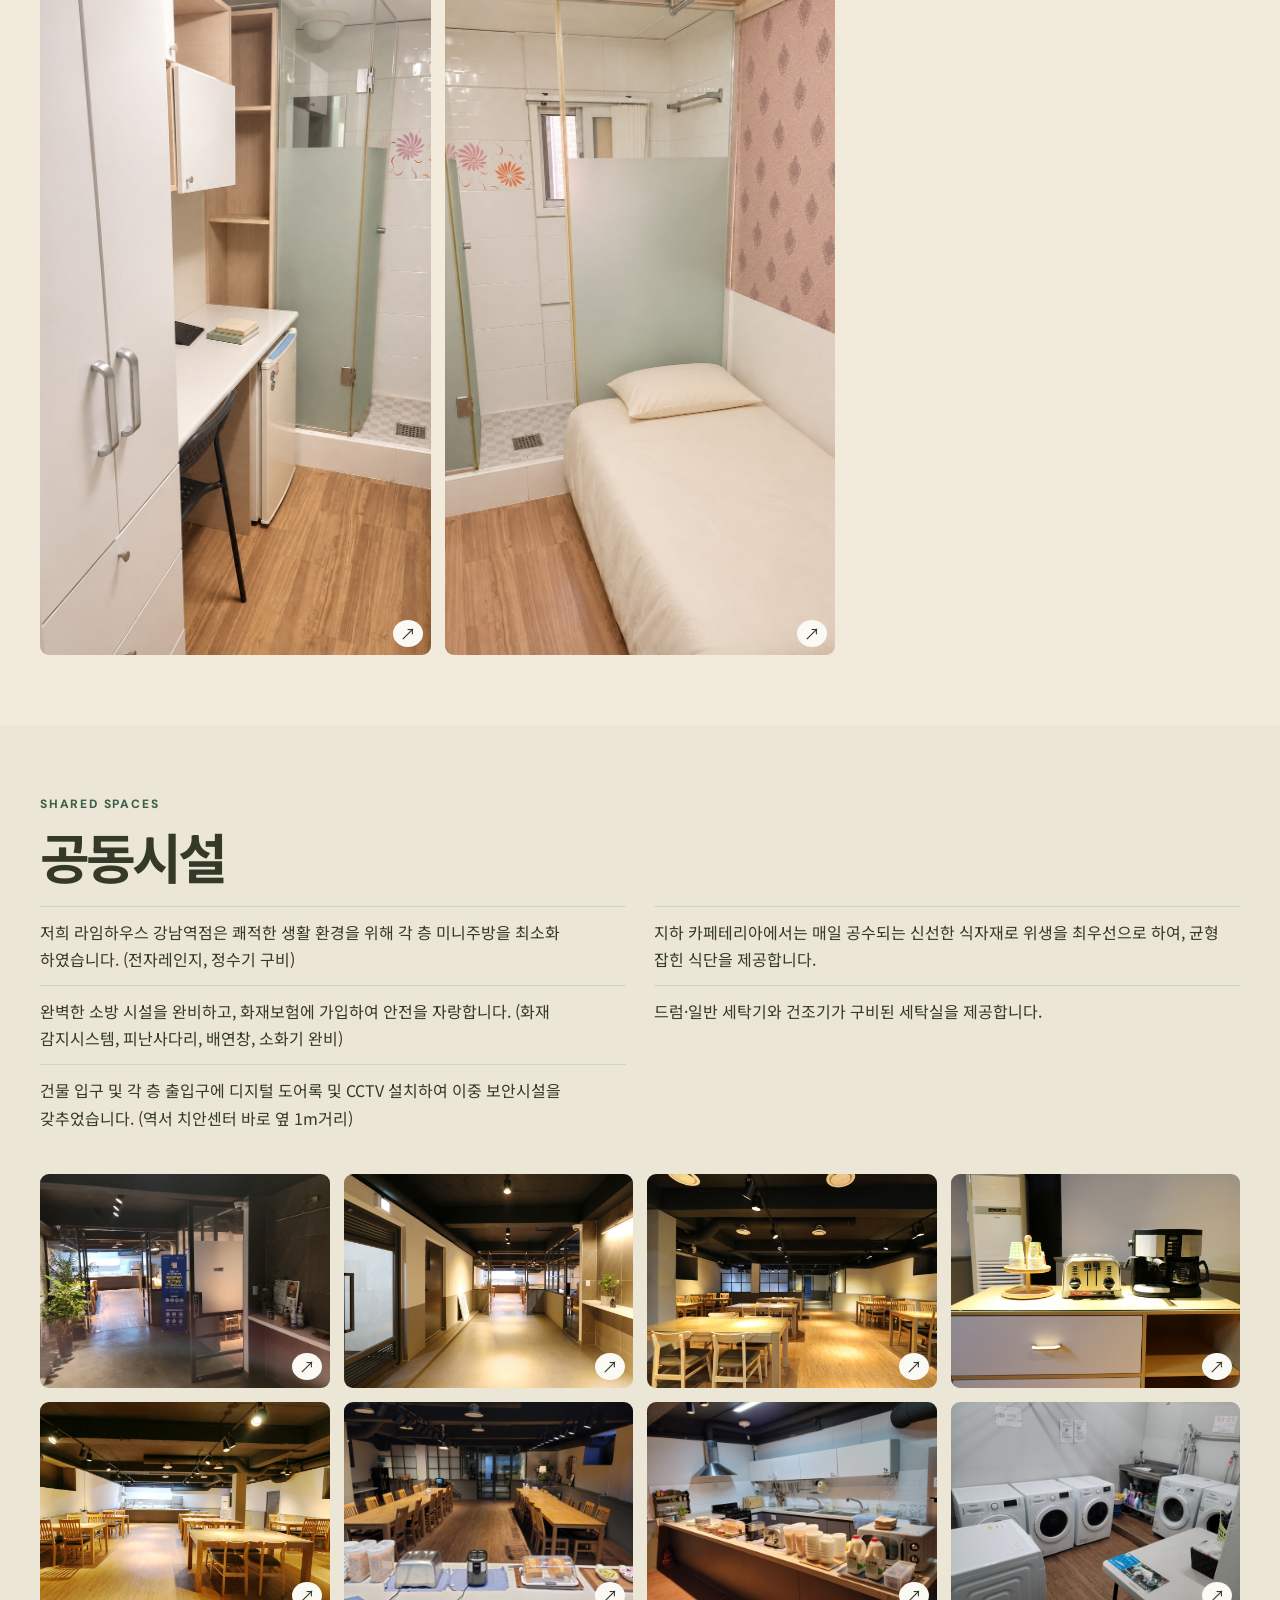
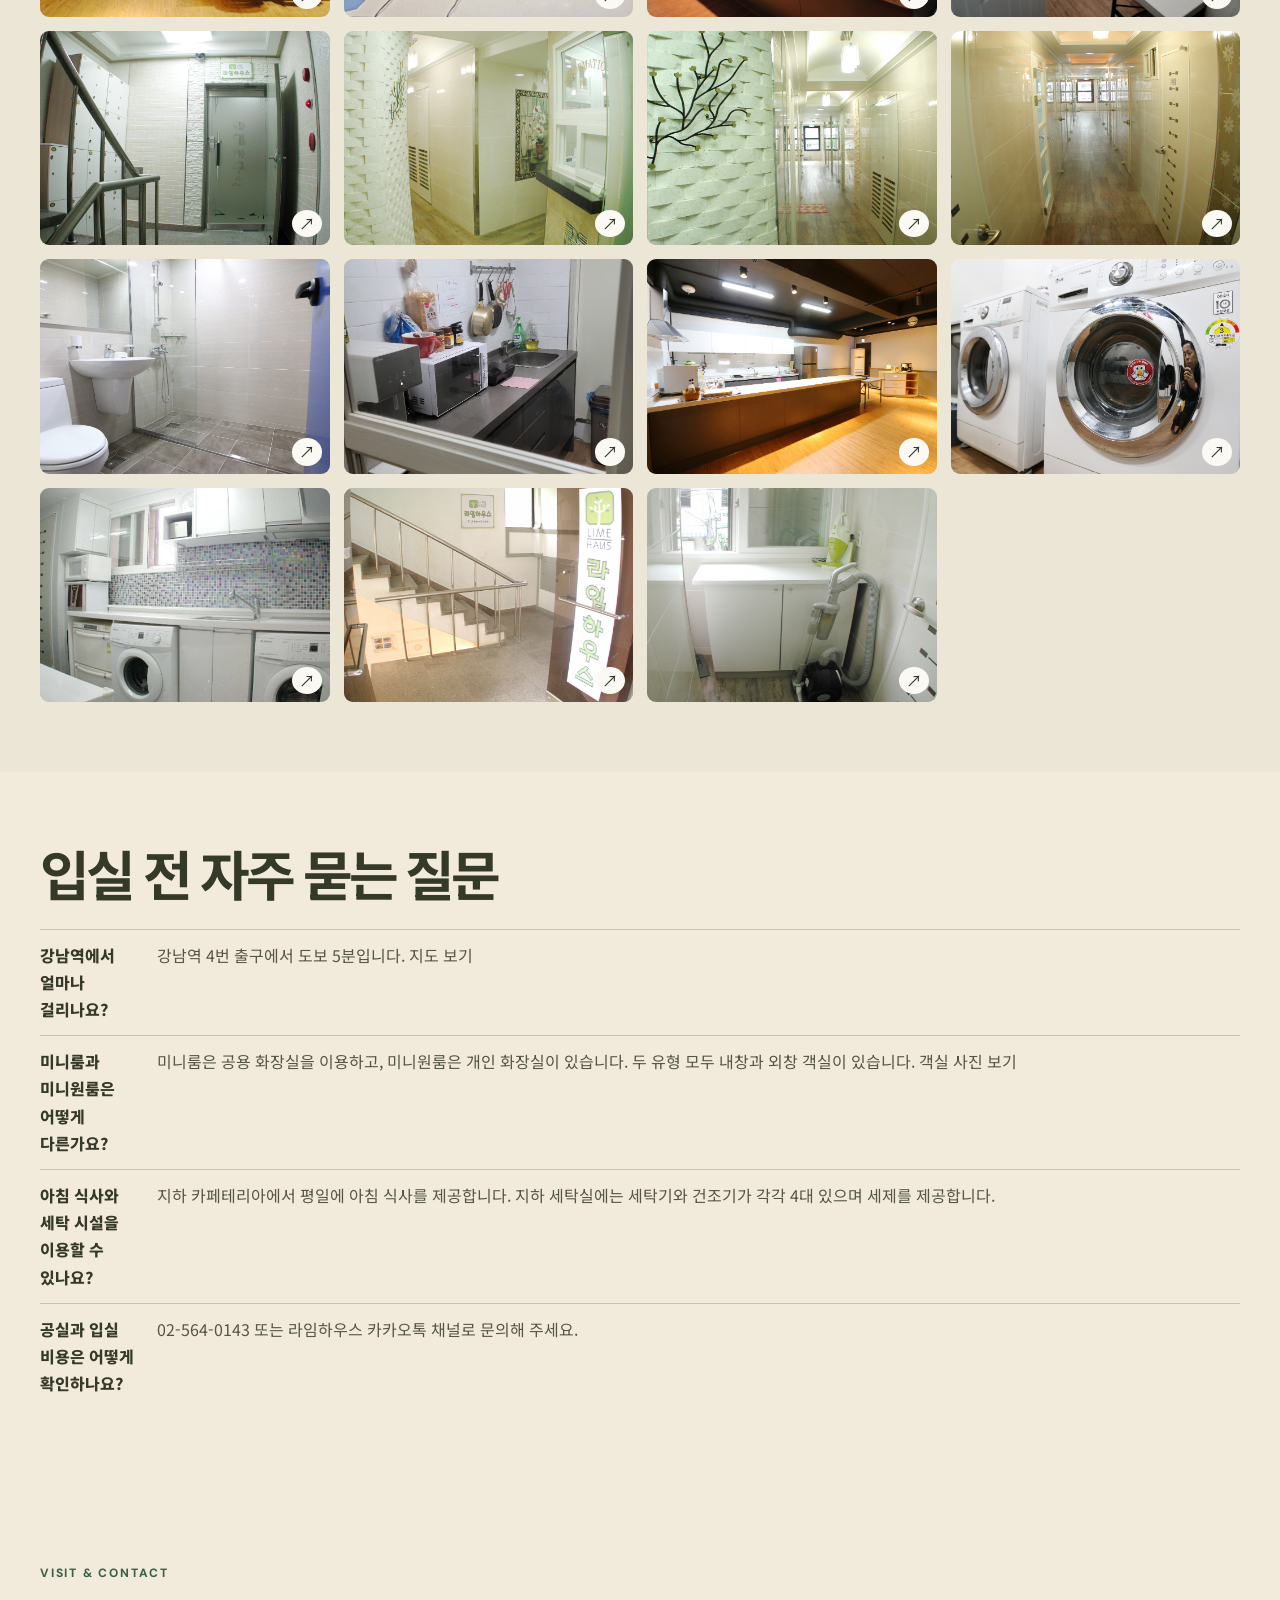
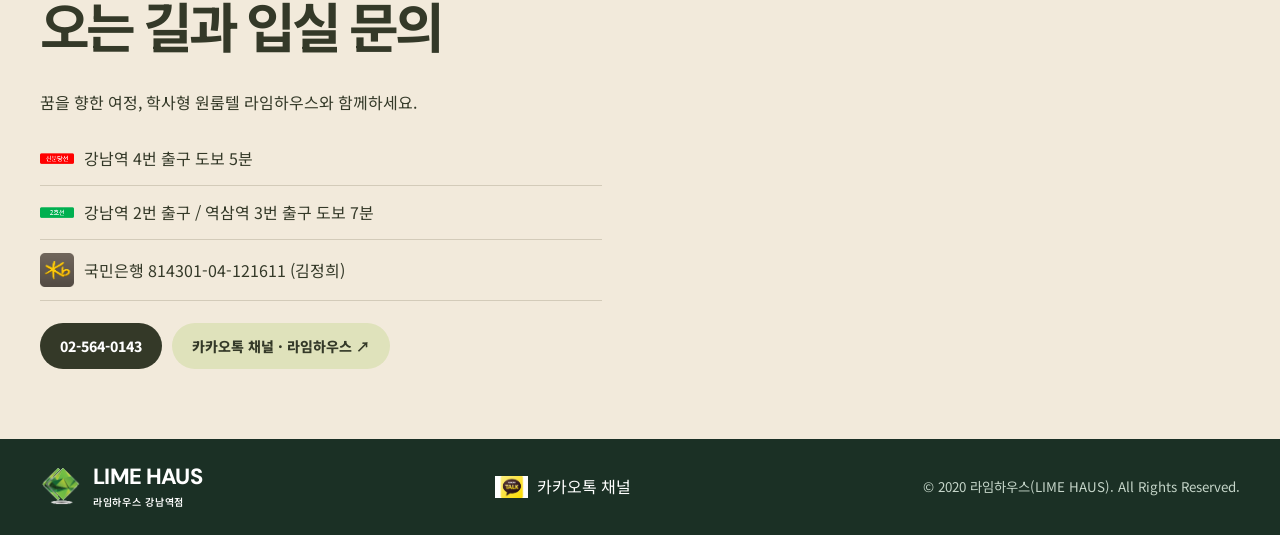
==== commit e764c66c: "Improve local search and answer visibility" ====
--- a/index.html
+++ b/index.html
@@ -1,4 +1,32 @@
-<!doctype html><html lang="ko"><head><meta charset="utf-8"><meta name="viewport" content="width=device-width,initial-scale=1"><meta name="description" content="강남역 4번 출구 도보 5분, 라임하우스 강남역점. 미니룸, 미니원룸, 공동시설 및 입실 문의."><title>라임하우스 강남역점 | LIME HAUS</title><link rel="icon" href="assets/weblogo.png"><link rel="stylesheet" href="style.css?v=room-card-height"><script defer src="site.js"></script></head><body>
+<!doctype html><html lang="ko"><head><meta charset="utf-8"><meta name="viewport" content="width=device-width,initial-scale=1"><meta name="description" content="강남역 4번 출구 도보 5분에 있는 학사형 원룸텔 라임하우스. 미니룸과 개인 화장실이 있는 미니원룸, 평일 조식, 세탁·건조 시설과 입실 문의 안내.">
+<title>강남역 고시원·원룸텔 | 라임하우스 강남역점</title>
+<link rel="canonical" href="https://wonyteria.github.io/lime_gn/">
+<meta name="robots" content="index, follow, max-image-preview:large">
+<meta property="og:type" content="website">
+<meta property="og:locale" content="ko_KR">
+<meta property="og:title" content="강남역 고시원·원룸텔 | 라임하우스 강남역점">
+<meta property="og:description" content="강남역 4번 출구 도보 5분에 있는 학사형 원룸텔 라임하우스. 미니룸과 개인 화장실이 있는 미니원룸, 평일 조식, 세탁·건조 시설과 입실 문의 안내.">
+<meta property="og:url" content="https://wonyteria.github.io/lime_gn/">
+<meta property="og:image" content="https://wonyteria.github.io/lime_gn/assets/IMG_7558.jpg">
+<script type="application/ld+json">
+{
+  "@context": "https://schema.org",
+  "@type": "LodgingBusiness",
+  "@id": "https://wonyteria.github.io/lime_gn/#lime-haus",
+  "name": "라임하우스 강남역점",
+  "url": "https://wonyteria.github.io/lime_gn/",
+  "description": "강남역 4번 출구 도보 5분에 있는 학사형 원룸텔 라임하우스. 미니룸과 개인 화장실이 있는 미니원룸, 평일 조식, 세탁·건조 시설과 입실 문의 안내.",
+  "image": "https://wonyteria.github.io/lime_gn/assets/IMG_7558.jpg",
+  "telephone": "+82-2-564-0143",
+  "address": {
+    "@type": "PostalAddress",
+    "streetAddress": "역삼로5길 5",
+    "addressLocality": "강남구",
+    "addressRegion": "서울특별시",
+    "addressCountry": "KR"
+  }
+}
+</script><link rel="icon" href="assets/weblogo.png"><link rel="stylesheet" href="style.css?v=room-card-height"><script defer src="site.js"></script></head><body>
 <a class="skip" href="#main">본문 바로가기</a>
 <header class="bar"><div class="wrap head"><a class="brand" href="#home"><img src="assets/weblogo.png" alt="" width=42 height=42><span>LIME HAUS<small>라임하우스 강남역점</small></span></a><nav aria-label="주 메뉴"><a href="#about">라임하우스 소개</a><a href="#rooms">객실</a><a href="#shared">공동시설</a><a href="#visit">오는 길</a></nav><details class="inquiry">
 <summary class="btn dark top-call">입실 문의 <span aria-hidden="true">▾</span></summary>
@@ -19,7 +47,7 @@
 <figure class="about-portrait"><img src="assets/haus-intro-4x.png" alt="라임하우스 강남역점 원장 부부와 서명. 내 가족처럼, 내 집처럼 편안하게" width="1384" height="956" loading=lazy></figure>
 <div class="about-copy">
 <h3>공부와 일상을 함께 챙기는<br>학사형 원룸텔</h3>
-<p>라임하우스 강남역점은 숙박·세탁·모닝콜 등 필요한 홈케어 서비스를 제공해 생활의 부담을 덜어드립니다. 미니원룸에는 청소 서비스도 안내되어 있습니다.</p>
+<p>라임하우스 강남역점은 서울 강남구 역삼로5길 5, 강남역 4번 출구에서 도보 5분 거리에 있는 학사형 원룸텔입니다. 숙박·세탁·모닝콜 등 필요한 홈케어 서비스를 제공해 생활의 부담을 덜어드립니다. 미니원룸에는 청소 서비스도 안내되어 있습니다.</p>
 <dl class="about-services">
 <div><dt>아침 식사</dt><dd>지하 카페테리아에서 토스트, 잼, 우유, 시리얼, 버터를 제공합니다. (평일에 한함)</dd></div>
 <div><dt>세탁과 건조</dt><dd>지하에 세탁기와 건조기가 각각 4대씩 마련되어 있습니다. (세제 제공)</dd></div>
@@ -33,6 +61,15 @@
 <h3 class="gallery-title" id="mini-studio-inside">미니원룸 내창 <small>개인 화장실</small></h3><div class="gallery room-gallery"><figure class="room-detail"><a class="zoom" href="assets/mini-studio-inside-01-styled.jpg" aria-label="미니원룸 내창의 침대와 개인 욕실, 책상과 수납장 확대"><img src="assets/mini-studio-inside-01-styled.jpg" alt="미니원룸 내창의 침대와 개인 욕실, 책상과 수납장" loading=lazy><span aria-hidden="true">↗</span></a></figure></div>
 <h3 class="gallery-title" id="mini-studio-outside">미니원룸 외창 <small>개인 화장실</small></h3><div class="gallery room-gallery"><figure class="room-detail"><a class="zoom" href="assets/mini-studio-outside-03-styled.jpg" aria-label="미니원룸 외창의 개인 욕실과 책상, 수납장 확대"><img src="assets/mini-studio-outside-03-styled.jpg" alt="미니원룸 외창의 개인 욕실과 책상, 수납장" loading=lazy><span aria-hidden="true">↗</span></a></figure><figure class="room-detail"><a class="zoom" href="assets/mini-studio-outside-02-styled.jpg" aria-label="미니원룸 외창의 침대와 개인 욕실 확대"><img src="assets/mini-studio-outside-02-styled.jpg" alt="미니원룸 외창의 침대와 개인 욕실" loading=lazy><span aria-hidden="true">↗</span></a></figure></div></section>
 <section class="sage" id="shared"><div class="wrap pad"><p class="eyebrow">SHARED SPACES</p><h2>공동시설</h2><div class="details"><p>저희 라임하우스 강남역점은 쾌적한 생활 환경을 위해 각 층 미니주방을 최소화 하였습니다. (전자레인지, 정수기 구비)</p><p>지하 카페테리아에서는 매일 공수되는 신선한 식자재로 위생을 최우선으로 하여, 균형 잡힌 식단을 제공합니다.</p><p>완벽한 소방 시설을 완비하고, 화재보험에 가입하여 안전을 자랑합니다. (화재 감지시스템, 피난사다리, 배연창, 소화기 완비)</p><p>드럼·일반 세탁기와 건조기가 구비된 세탁실을 제공합니다.</p><p>건물 입구 및 각 층 출입구에 디지털 도어록 및 CCTV 설치하여 이중 보안시설을 갖추었습니다. (역서 치안센터 바로 옆 1m거리)</p></div><div class="gallery"><a class="zoom" href="assets/KakaoTalk_20220105_231406161.jpg" aria-label="KakaoTalk_20220105_231406161 확대"><img src="assets/KakaoTalk_20220105_231406161.jpg" alt="KakaoTalk_20220105_231406161" loading=lazy><span aria-hidden="true">↗</span></a><a class="zoom" href="assets/IMG_7561.jpg" aria-label="IMG_7561 확대"><img src="assets/IMG_7561.jpg" alt="IMG_7561" loading=lazy><span aria-hidden="true">↗</span></a><a class="zoom" href="assets/IMG_7558.jpg" aria-label="IMG_7558 확대"><img src="assets/IMG_7558.jpg" alt="IMG_7558" loading=lazy><span aria-hidden="true">↗</span></a><a class="zoom" href="assets/IMG_7546.jpg" aria-label="IMG_7546 확대"><img src="assets/IMG_7546.jpg" alt="IMG_7546" loading=lazy><span aria-hidden="true">↗</span></a><a class="zoom" href="assets/IMG_7534.jpg" aria-label="IMG_7534 확대"><img src="assets/IMG_7534.jpg" alt="IMG_7534" loading=lazy><span aria-hidden="true">↗</span></a><a class="zoom" href="assets/KakaoTalk_20220105_231359856.jpg" aria-label="KakaoTalk_20220105_231359856 확대"><img src="assets/KakaoTalk_20220105_231359856.jpg" alt="KakaoTalk_20220105_231359856" loading=lazy><span aria-hidden="true">↗</span></a><a class="zoom" href="assets/KakaoTalk_20220105_231347538.jpg" aria-label="KakaoTalk_20220105_231347538 확대"><img src="assets/KakaoTalk_20220105_231347538.jpg" alt="KakaoTalk_20220105_231347538" loading=lazy><span aria-hidden="true">↗</span></a><a class="zoom" href="assets/KakaoTalk_20220105_231420612.jpg" aria-label="KakaoTalk_20220105_231420612 확대"><img src="assets/KakaoTalk_20220105_231420612.jpg" alt="KakaoTalk_20220105_231420612" loading=lazy><span aria-hidden="true">↗</span></a><a class="zoom" href="assets/EPSN0053.jpg" aria-label="EPSN0053 확대"><img src="assets/EPSN0053.jpg" alt="EPSN0053" loading=lazy><span aria-hidden="true">↗</span></a><a class="zoom" href="assets/EPSN0015.jpg" aria-label="EPSON DSC picture 확대"><img src="assets/EPSN0015.jpg" alt="EPSON DSC picture" loading=lazy><span aria-hidden="true">↗</span></a><a class="zoom" href="assets/Untitled-6.jpg" aria-label="Untitled-6 확대"><img src="assets/Untitled-6.jpg" alt="Untitled-6" loading=lazy><span aria-hidden="true">↗</span></a><a class="zoom" href="assets/Untitled-4.jpg" aria-label="Untitled-4 확대"><img src="assets/Untitled-4.jpg" alt="Untitled-4" loading=lazy><span aria-hidden="true">↗</span></a><a class="zoom" href="assets/IMG_7569-scaled.jpg" aria-label="공동시설 확대"><img src="assets/IMG_7569-scaled.jpg" alt="공동시설" loading=lazy><span aria-hidden="true">↗</span></a><a class="zoom" href="assets/KakaoTalk_20220105_231426179.jpg" aria-label="KakaoTalk_20220105_231426179 확대"><img src="assets/KakaoTalk_20220105_231426179.jpg" alt="KakaoTalk_20220105_231426179" loading=lazy><span aria-hidden="true">↗</span></a><a class="zoom" href="assets/Untitled-2-1.jpg" aria-label="라임하우스 시설 사진 확대"><img src="assets/Untitled-2-1.jpg" alt="라임하우스 시설 사진" loading=lazy><span aria-hidden="true">↗</span></a><a class="zoom" href="assets/Untitled-2.jpg" aria-label="라임하우스 시설 사진 확대"><img src="assets/Untitled-2.jpg" alt="라임하우스 시설 사진" loading=lazy><span aria-hidden="true">↗</span></a><a class="zoom" href="assets/EPSN0133.jpg" aria-label="라임하우스 시설 사진 확대"><img src="assets/EPSN0133.jpg" alt="라임하우스 시설 사진" loading=lazy><span aria-hidden="true">↗</span></a><a class="zoom" href="assets/EPSN0100.jpg" aria-label="라임하우스 시설 사진 확대"><img src="assets/EPSN0100.jpg" alt="라임하우스 시설 사진" loading=lazy><span aria-hidden="true">↗</span></a><a class="zoom" href="assets/Untitled-8.jpg" aria-label="라임하우스 시설 사진 확대"><img src="assets/Untitled-8.jpg" alt="라임하우스 시설 사진" loading=lazy><span aria-hidden="true">↗</span></a></div></div></section>
+<section class="wrap pad" id="faq" aria-labelledby="faq-title">
+<h2 id="faq-title">입실 전 자주 묻는 질문</h2>
+<dl class="about-services">
+<div><dt>강남역에서 얼마나 걸리나요?</dt><dd>강남역 4번 출구에서 도보 5분입니다. <a href="#visit">지도 보기</a></dd></div>
+<div><dt>미니룸과 미니원룸은 어떻게 다른가요?</dt><dd>미니룸은 공용 화장실을 이용하고, 미니원룸은 개인 화장실이 있습니다. 두 유형 모두 내창과 외창 객실이 있습니다. <a href="#rooms">객실 사진 보기</a></dd></div>
+<div><dt>아침 식사와 세탁 시설을 이용할 수 있나요?</dt><dd>지하 카페테리아에서 평일에 아침 식사를 제공합니다. 지하 세탁실에는 세탁기와 건조기가 각각 4대 있으며 세제를 제공합니다.</dd></div>
+<div><dt>공실과 입실 비용은 어떻게 확인하나요?</dt><dd><a href="tel:025640143">02-564-0143</a> 또는 <a href="https://pf.kakao.com/_dWdij/chat">라임하우스 카카오톡 채널</a>로 문의해 주세요.</dd></div>
+</dl>
+</section>
 <section class="wrap pad" id="visit"><p class="eyebrow">VISIT & CONTACT</p><h2>오는 길과 입실 문의</h2><div class="split visit"><div><p>꿈을 향한 여정, 학사형 원룸텔 라임하우스와 함께하세요.</p><div class="info"><p><img src="assets/bundang-e1586652846890.png" alt="" loading=lazy>강남역 4번 출구 도보 5분</p><p><img src="assets/2hosun-e1586652882385.png" alt="" loading=lazy>강남역 2번 출구 / 역삼역 3번 출구 도보 7분</p><p><img src="assets/kb.png" alt="" loading=lazy>국민은행 814301-04-121611 (김정희)</p></div><div class="actions"><a class="btn dark" href="tel:025640143">02-564-0143</a><a class="btn lime" href="https://pf.kakao.com/_dWdij/chat">카카오톡 채널 · 라임하우스 ↗</a></div></div><div><div id="daumRoughmapContainer1586659808742" class="root_daum_roughmap root_daum_roughmap_landing"></div><script src="https://ssl.daumcdn.net/dmaps/map_js_init/roughmapLoader.js"></script><script>window.addEventListener("load",()=>{if(typeof window.daum?.roughmap?.Lander === "function") new daum.roughmap.Lander({timestamp:"1586659808742",key:"xvmt",mapHeight:"330"}).render()})</script></div></div></section></main>
 <footer><div class="wrap foot"><a class="brand" href="#home"><img src="assets/weblogo.png" alt="" width=42 height=42><span>LIME HAUS<small>라임하우스 강남역점</small></span></a><a href="https://pf.kakao.com/_dWdij/chat"><img src="assets/kakao-talk-100534379-large.png" alt="" loading=lazy>카카오톡 채널</a><small>© 2020 라임하우스(LIME HAUS). All Rights Reserved.</small></div></footer>
 <dialog aria-label="시설 사진 확대"><button type="button" aria-label="닫기">×</button><img alt=""></dialog>
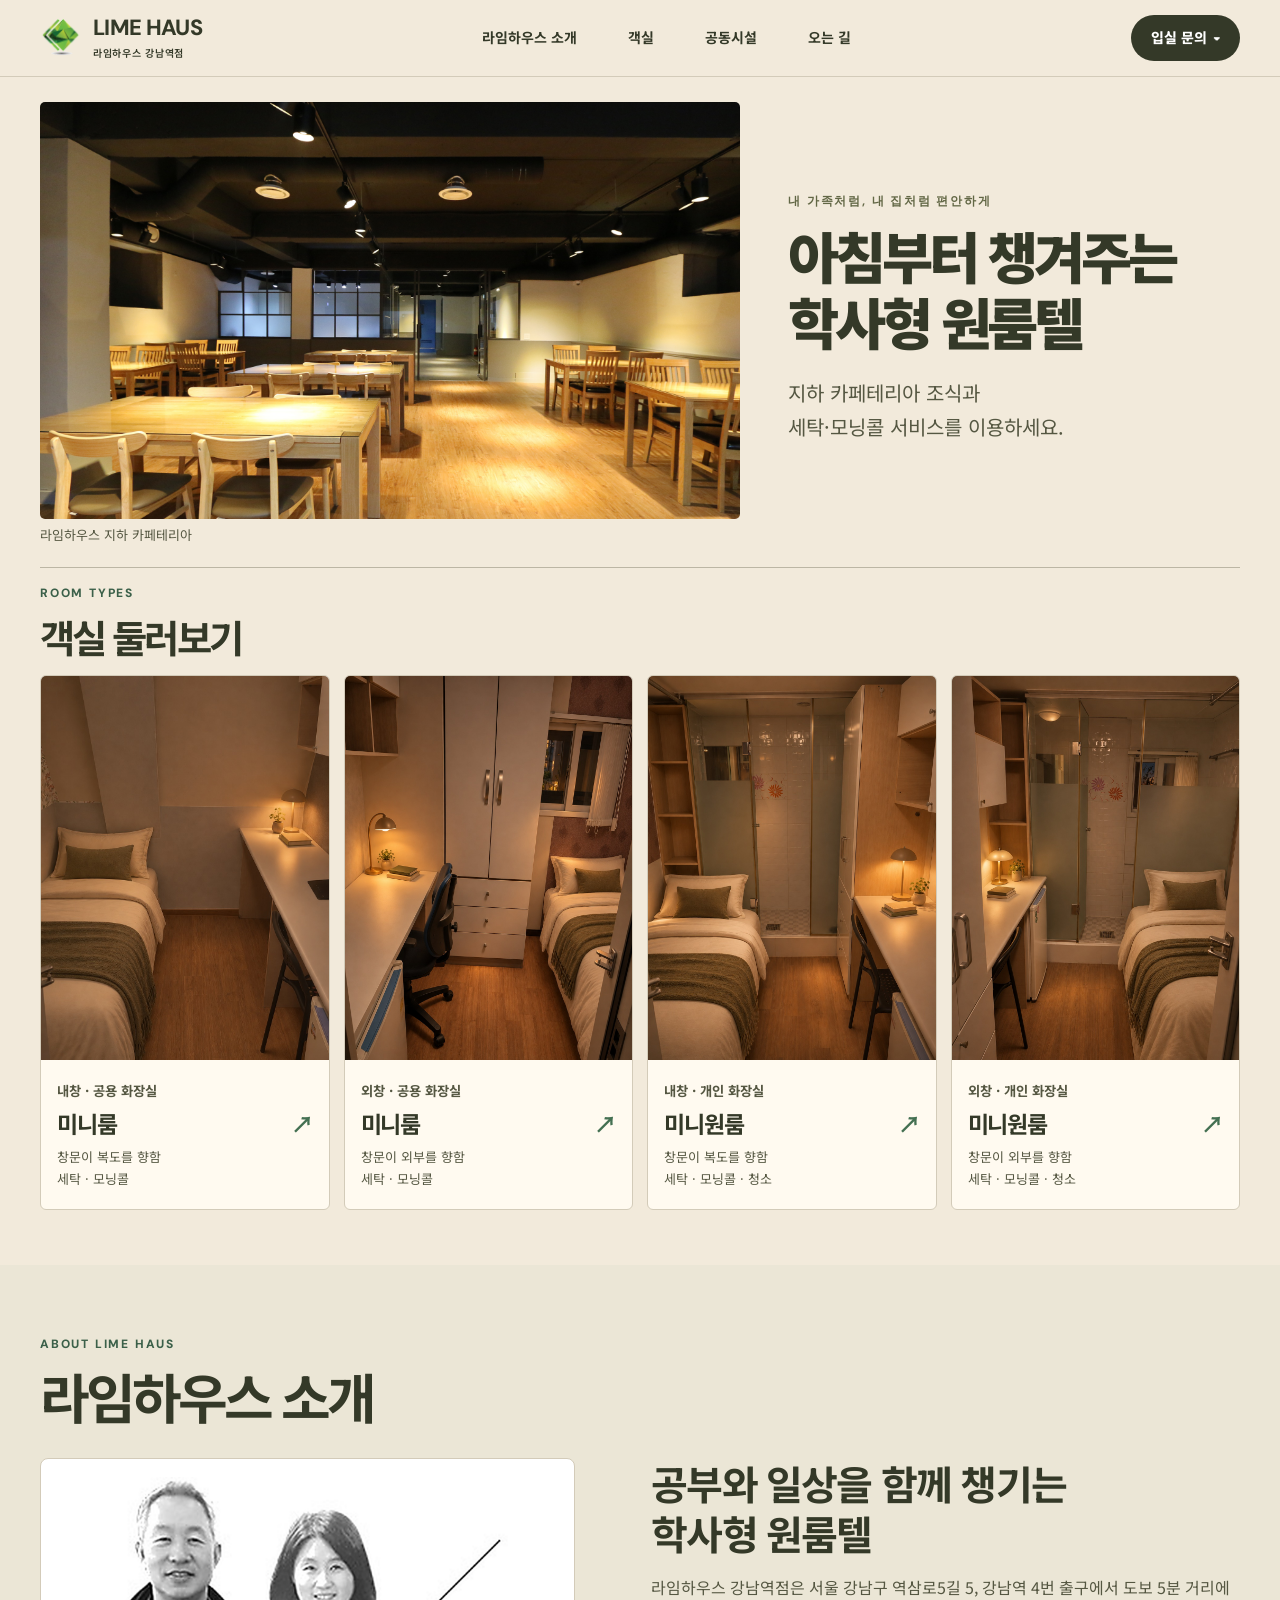
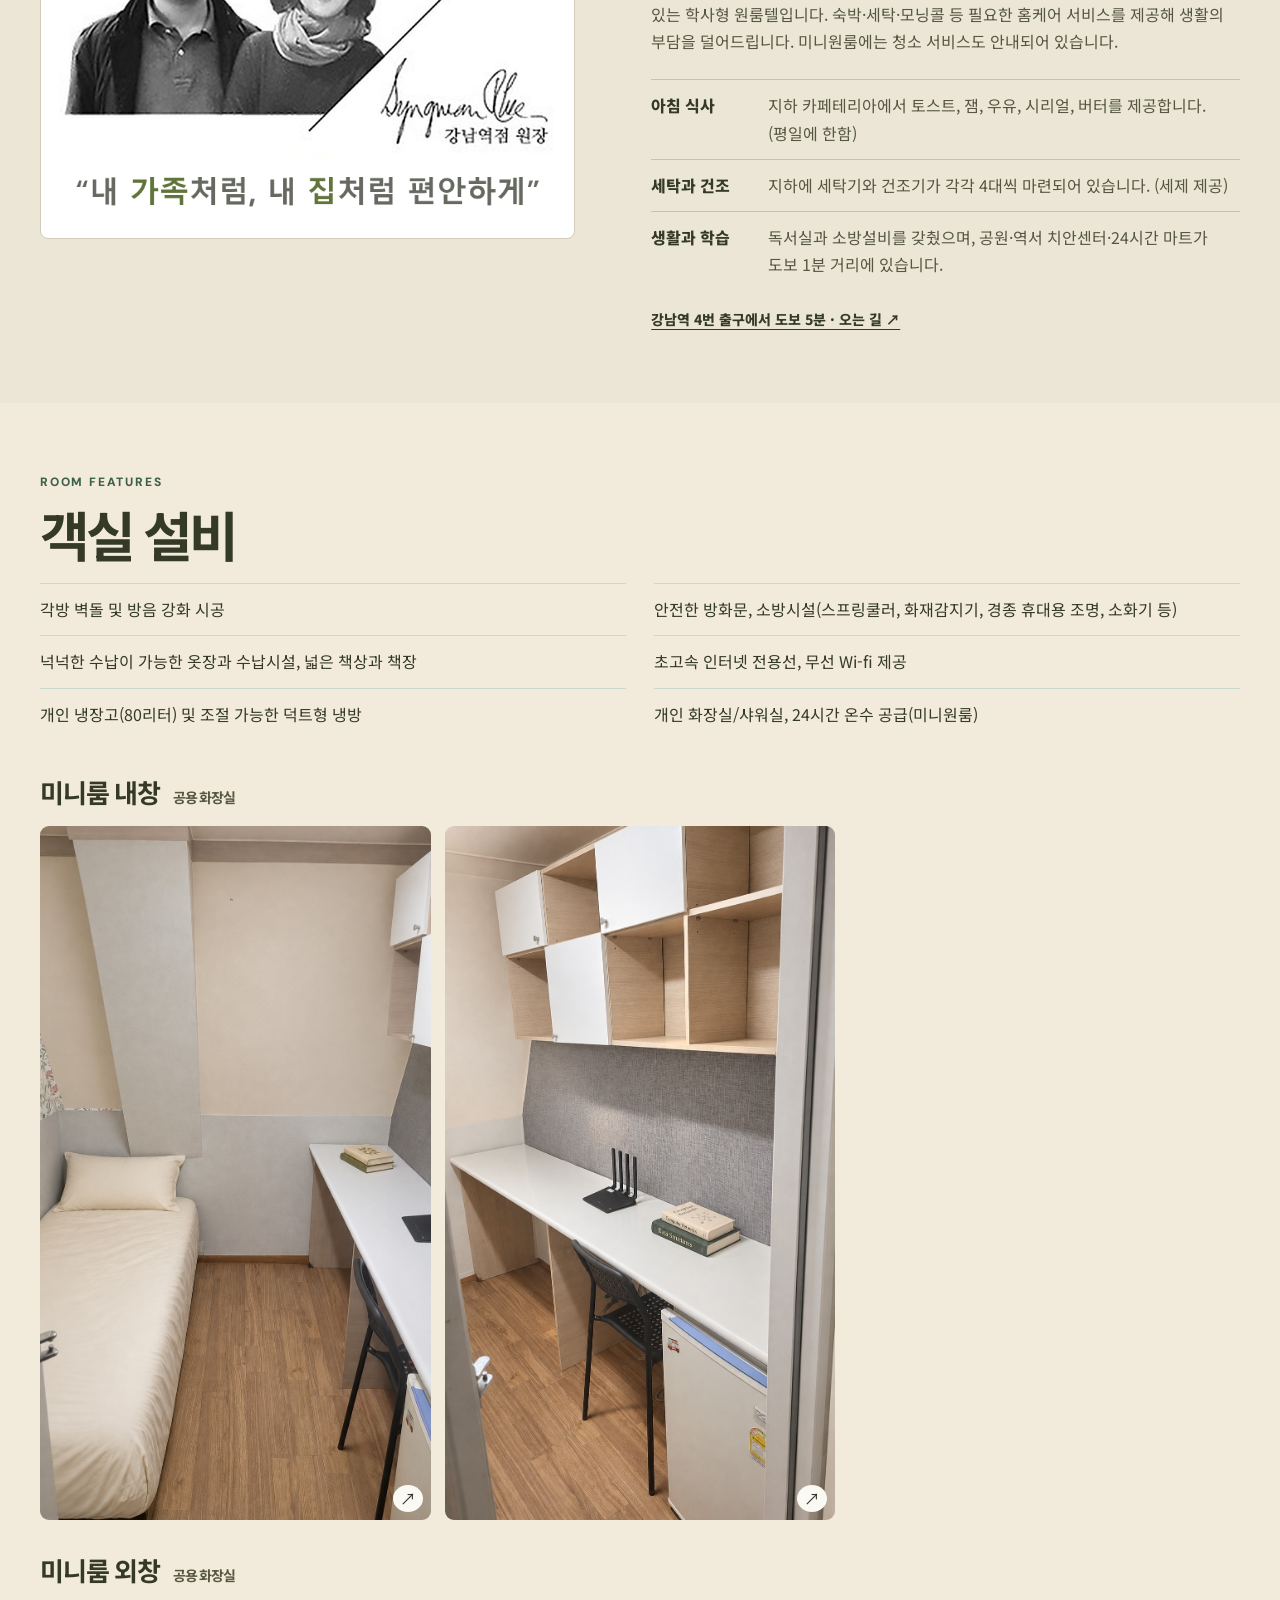
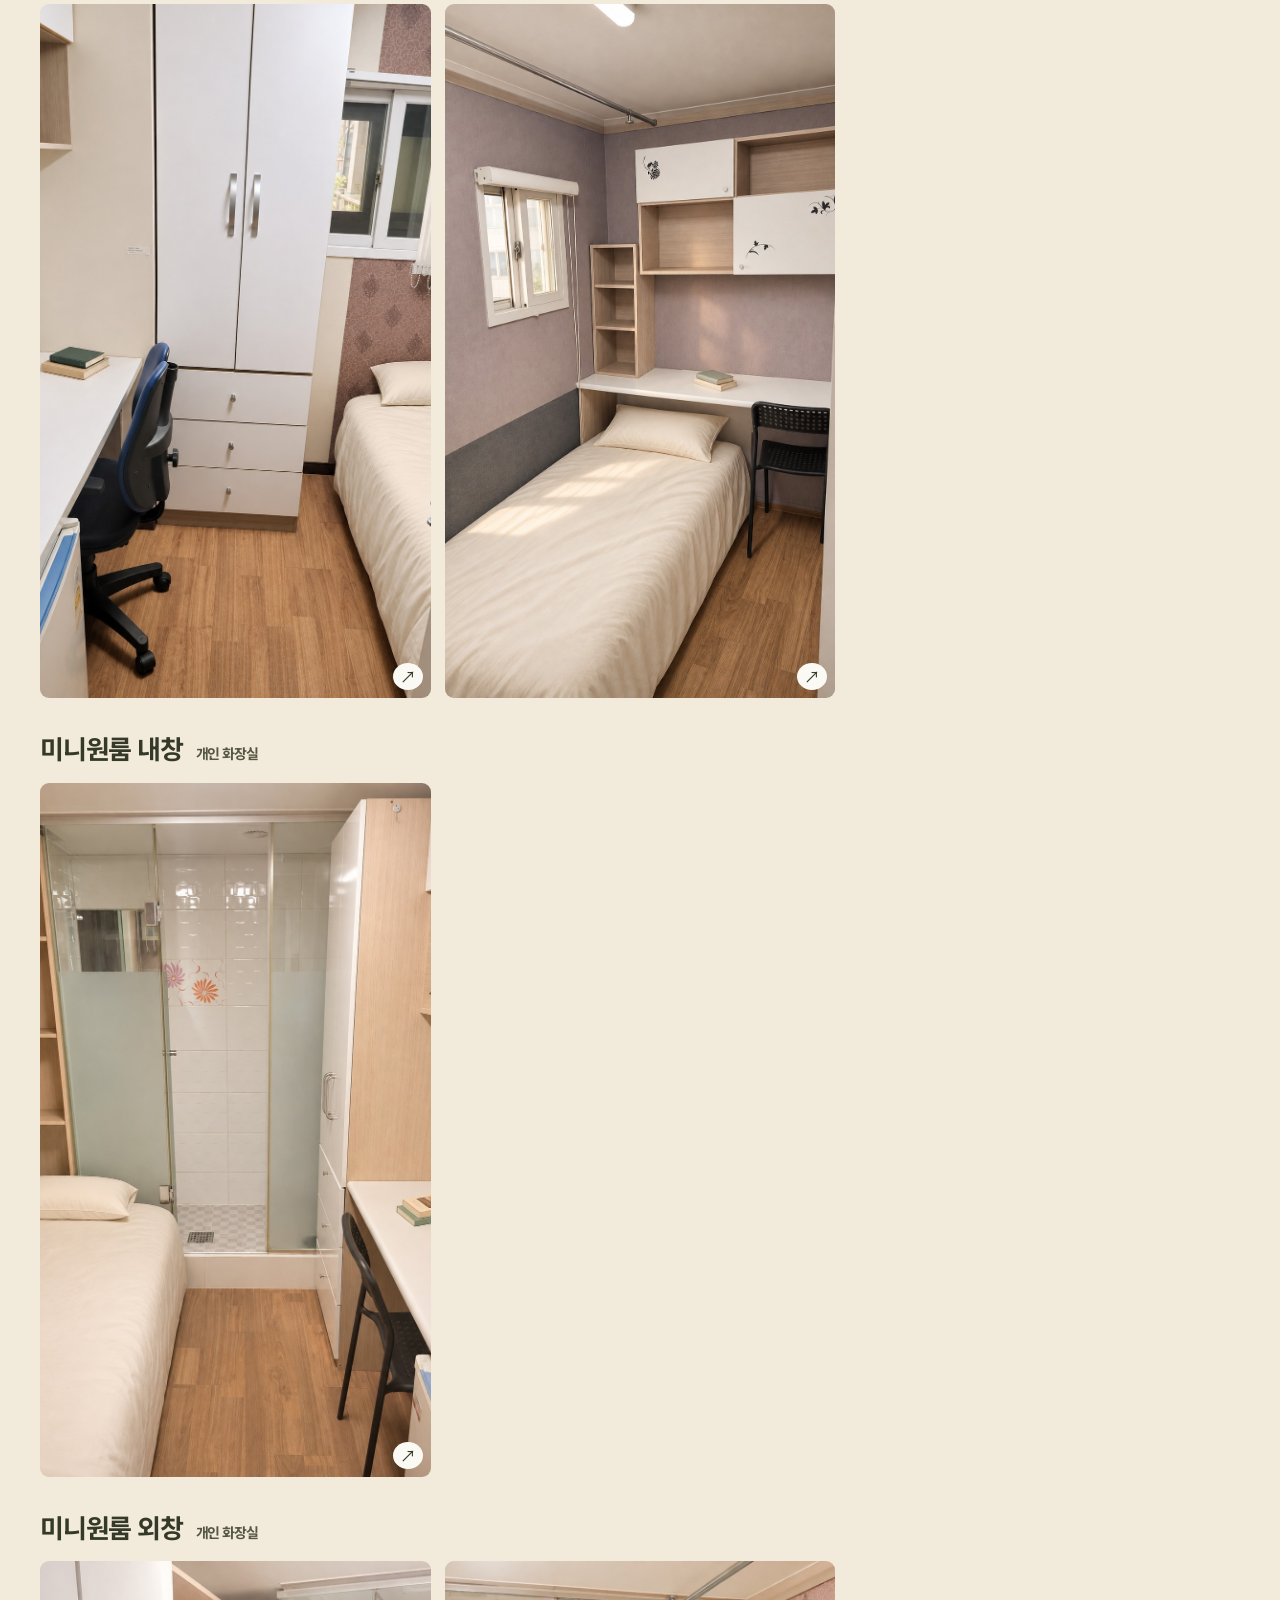
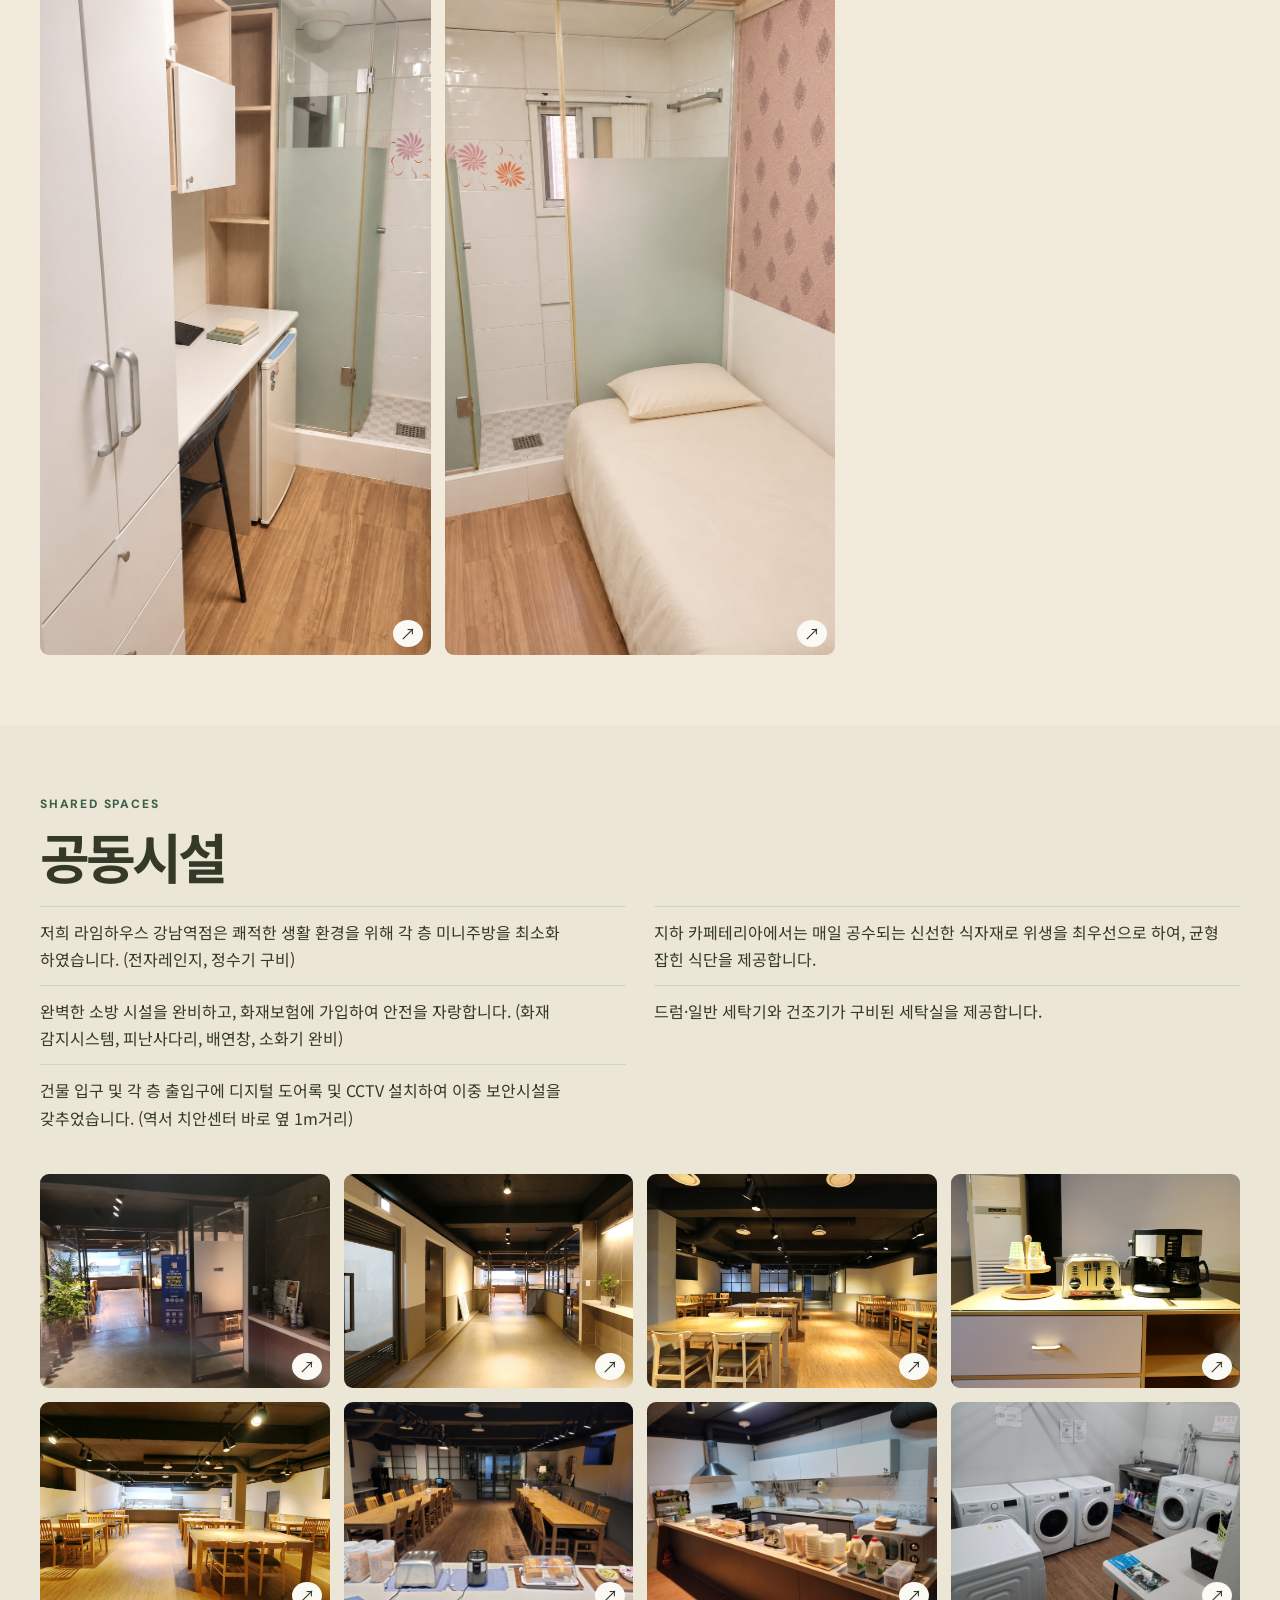
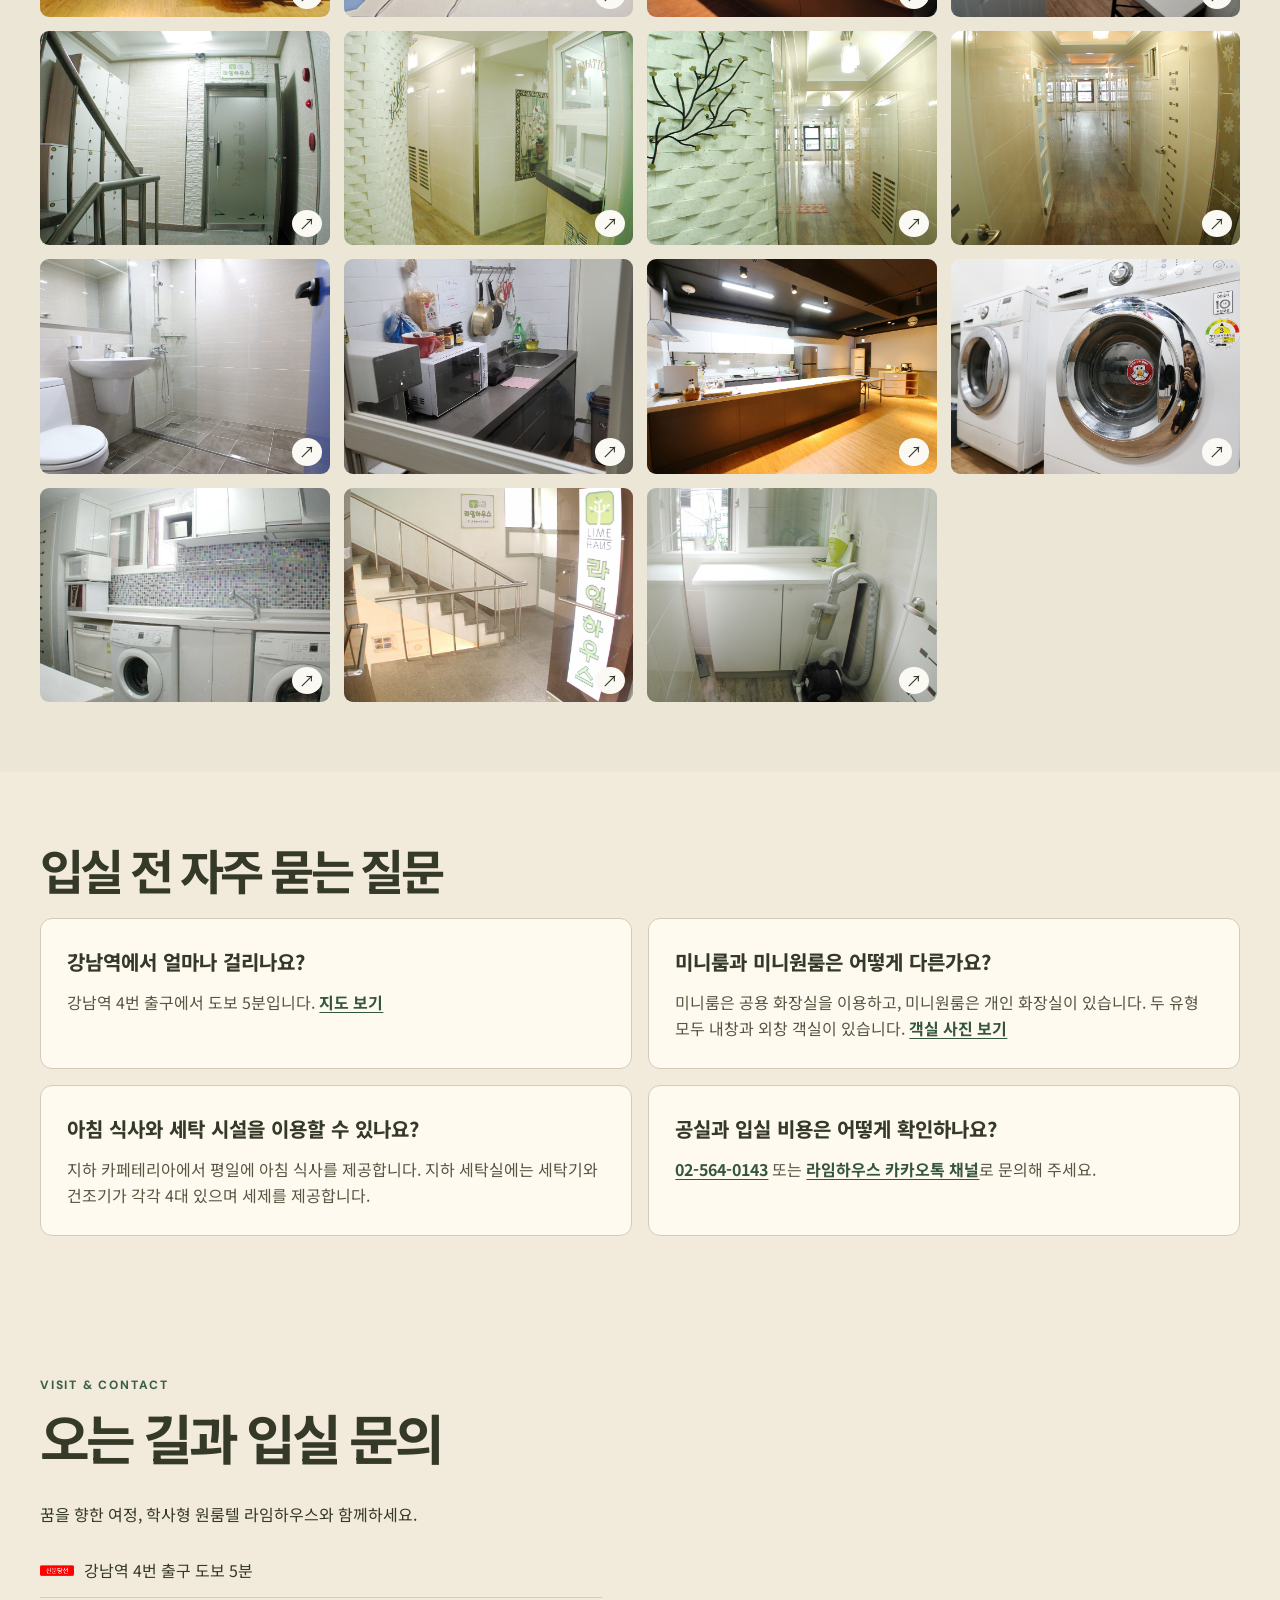
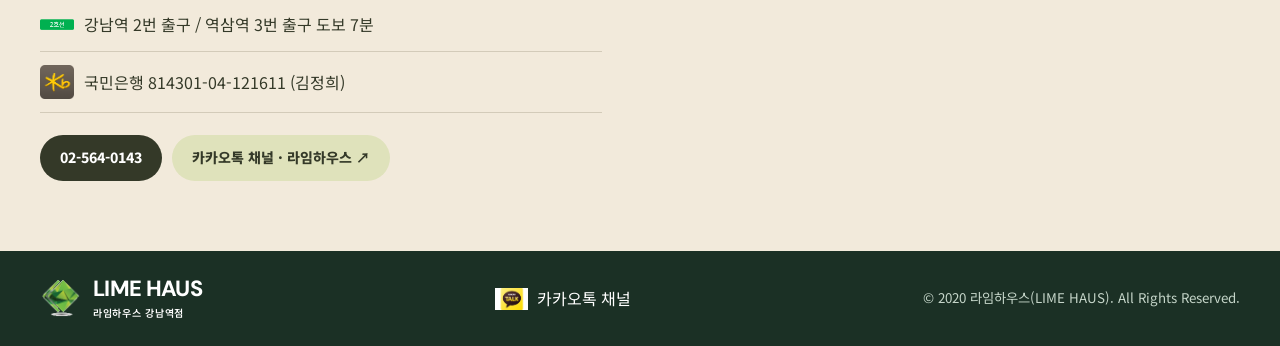
==== commit 13bf1163: "Improve FAQ layout and readability" ====
--- a/index.html
+++ b/index.html
@@ -26,7 +26,7 @@
     "addressCountry": "KR"
   }
 }
-</script><link rel="icon" href="assets/weblogo.png"><link rel="stylesheet" href="style.css?v=room-card-height"><script defer src="site.js"></script></head><body>
+</script><link rel="icon" href="assets/weblogo.png"><link rel="stylesheet" href="style.css?v=faq-cards"><script defer src="site.js"></script></head><body>
 <a class="skip" href="#main">본문 바로가기</a>
 <header class="bar"><div class="wrap head"><a class="brand" href="#home"><img src="assets/weblogo.png" alt="" width=42 height=42><span>LIME HAUS<small>라임하우스 강남역점</small></span></a><nav aria-label="주 메뉴"><a href="#about">라임하우스 소개</a><a href="#rooms">객실</a><a href="#shared">공동시설</a><a href="#visit">오는 길</a></nav><details class="inquiry">
 <summary class="btn dark top-call">입실 문의 <span aria-hidden="true">▾</span></summary>
@@ -63,7 +63,7 @@
 <section class="sage" id="shared"><div class="wrap pad"><p class="eyebrow">SHARED SPACES</p><h2>공동시설</h2><div class="details"><p>저희 라임하우스 강남역점은 쾌적한 생활 환경을 위해 각 층 미니주방을 최소화 하였습니다. (전자레인지, 정수기 구비)</p><p>지하 카페테리아에서는 매일 공수되는 신선한 식자재로 위생을 최우선으로 하여, 균형 잡힌 식단을 제공합니다.</p><p>완벽한 소방 시설을 완비하고, 화재보험에 가입하여 안전을 자랑합니다. (화재 감지시스템, 피난사다리, 배연창, 소화기 완비)</p><p>드럼·일반 세탁기와 건조기가 구비된 세탁실을 제공합니다.</p><p>건물 입구 및 각 층 출입구에 디지털 도어록 및 CCTV 설치하여 이중 보안시설을 갖추었습니다. (역서 치안센터 바로 옆 1m거리)</p></div><div class="gallery"><a class="zoom" href="assets/KakaoTalk_20220105_231406161.jpg" aria-label="KakaoTalk_20220105_231406161 확대"><img src="assets/KakaoTalk_20220105_231406161.jpg" alt="KakaoTalk_20220105_231406161" loading=lazy><span aria-hidden="true">↗</span></a><a class="zoom" href="assets/IMG_7561.jpg" aria-label="IMG_7561 확대"><img src="assets/IMG_7561.jpg" alt="IMG_7561" loading=lazy><span aria-hidden="true">↗</span></a><a class="zoom" href="assets/IMG_7558.jpg" aria-label="IMG_7558 확대"><img src="assets/IMG_7558.jpg" alt="IMG_7558" loading=lazy><span aria-hidden="true">↗</span></a><a class="zoom" href="assets/IMG_7546.jpg" aria-label="IMG_7546 확대"><img src="assets/IMG_7546.jpg" alt="IMG_7546" loading=lazy><span aria-hidden="true">↗</span></a><a class="zoom" href="assets/IMG_7534.jpg" aria-label="IMG_7534 확대"><img src="assets/IMG_7534.jpg" alt="IMG_7534" loading=lazy><span aria-hidden="true">↗</span></a><a class="zoom" href="assets/KakaoTalk_20220105_231359856.jpg" aria-label="KakaoTalk_20220105_231359856 확대"><img src="assets/KakaoTalk_20220105_231359856.jpg" alt="KakaoTalk_20220105_231359856" loading=lazy><span aria-hidden="true">↗</span></a><a class="zoom" href="assets/KakaoTalk_20220105_231347538.jpg" aria-label="KakaoTalk_20220105_231347538 확대"><img src="assets/KakaoTalk_20220105_231347538.jpg" alt="KakaoTalk_20220105_231347538" loading=lazy><span aria-hidden="true">↗</span></a><a class="zoom" href="assets/KakaoTalk_20220105_231420612.jpg" aria-label="KakaoTalk_20220105_231420612 확대"><img src="assets/KakaoTalk_20220105_231420612.jpg" alt="KakaoTalk_20220105_231420612" loading=lazy><span aria-hidden="true">↗</span></a><a class="zoom" href="assets/EPSN0053.jpg" aria-label="EPSN0053 확대"><img src="assets/EPSN0053.jpg" alt="EPSN0053" loading=lazy><span aria-hidden="true">↗</span></a><a class="zoom" href="assets/EPSN0015.jpg" aria-label="EPSON DSC picture 확대"><img src="assets/EPSN0015.jpg" alt="EPSON DSC picture" loading=lazy><span aria-hidden="true">↗</span></a><a class="zoom" href="assets/Untitled-6.jpg" aria-label="Untitled-6 확대"><img src="assets/Untitled-6.jpg" alt="Untitled-6" loading=lazy><span aria-hidden="true">↗</span></a><a class="zoom" href="assets/Untitled-4.jpg" aria-label="Untitled-4 확대"><img src="assets/Untitled-4.jpg" alt="Untitled-4" loading=lazy><span aria-hidden="true">↗</span></a><a class="zoom" href="assets/IMG_7569-scaled.jpg" aria-label="공동시설 확대"><img src="assets/IMG_7569-scaled.jpg" alt="공동시설" loading=lazy><span aria-hidden="true">↗</span></a><a class="zoom" href="assets/KakaoTalk_20220105_231426179.jpg" aria-label="KakaoTalk_20220105_231426179 확대"><img src="assets/KakaoTalk_20220105_231426179.jpg" alt="KakaoTalk_20220105_231426179" loading=lazy><span aria-hidden="true">↗</span></a><a class="zoom" href="assets/Untitled-2-1.jpg" aria-label="라임하우스 시설 사진 확대"><img src="assets/Untitled-2-1.jpg" alt="라임하우스 시설 사진" loading=lazy><span aria-hidden="true">↗</span></a><a class="zoom" href="assets/Untitled-2.jpg" aria-label="라임하우스 시설 사진 확대"><img src="assets/Untitled-2.jpg" alt="라임하우스 시설 사진" loading=lazy><span aria-hidden="true">↗</span></a><a class="zoom" href="assets/EPSN0133.jpg" aria-label="라임하우스 시설 사진 확대"><img src="assets/EPSN0133.jpg" alt="라임하우스 시설 사진" loading=lazy><span aria-hidden="true">↗</span></a><a class="zoom" href="assets/EPSN0100.jpg" aria-label="라임하우스 시설 사진 확대"><img src="assets/EPSN0100.jpg" alt="라임하우스 시설 사진" loading=lazy><span aria-hidden="true">↗</span></a><a class="zoom" href="assets/Untitled-8.jpg" aria-label="라임하우스 시설 사진 확대"><img src="assets/Untitled-8.jpg" alt="라임하우스 시설 사진" loading=lazy><span aria-hidden="true">↗</span></a></div></div></section>
 <section class="wrap pad" id="faq" aria-labelledby="faq-title">
 <h2 id="faq-title">입실 전 자주 묻는 질문</h2>
-<dl class="about-services">
+<dl class="faq-grid">
 <div><dt>강남역에서 얼마나 걸리나요?</dt><dd>강남역 4번 출구에서 도보 5분입니다. <a href="#visit">지도 보기</a></dd></div>
 <div><dt>미니룸과 미니원룸은 어떻게 다른가요?</dt><dd>미니룸은 공용 화장실을 이용하고, 미니원룸은 개인 화장실이 있습니다. 두 유형 모두 내창과 외창 객실이 있습니다. <a href="#rooms">객실 사진 보기</a></dd></div>
 <div><dt>아침 식사와 세탁 시설을 이용할 수 있나요?</dt><dd>지하 카페테리아에서 평일에 아침 식사를 제공합니다. 지하 세탁실에는 세탁기와 건조기가 각각 4대 있으며 세제를 제공합니다.</dd></div>
--- a/style.css
+++ b/style.css
@@ -113,3 +113,47 @@
 #mini-studio-outside + .room-gallery .zoom:hover img {
   transform: none;
 }
+
+#faq-title {
+  font-size: clamp(1.8rem, 4vw, 3rem);
+  margin-bottom: 1.25rem;
+}
+
+.faq-grid {
+  display: grid;
+  grid-template-columns: repeat(2, minmax(0, 1fr));
+  gap: 1rem;
+  margin: 0;
+}
+
+.faq-grid > div {
+  padding: clamp(1rem, 3vw, 1.65rem);
+  border: 1px solid var(--line);
+  border-radius: 12px;
+  background: #fffaf0;
+}
+
+.faq-grid dt {
+  font-size: clamp(1.05rem, 2vw, 1.25rem);
+  font-weight: 750;
+  word-break: keep-all;
+}
+
+.faq-grid dd {
+  margin: .6rem 0 0;
+  color: var(--muted);
+  line-height: 1.65;
+  word-break: keep-all;
+  overflow-wrap: anywhere;
+}
+
+.faq-grid a {
+  color: #34563e;
+  font-weight: 700;
+  text-decoration: underline;
+  text-underline-offset: .2em;
+}
+
+@media (max-width: 680px) {
+  .faq-grid { grid-template-columns: 1fr; }
+}
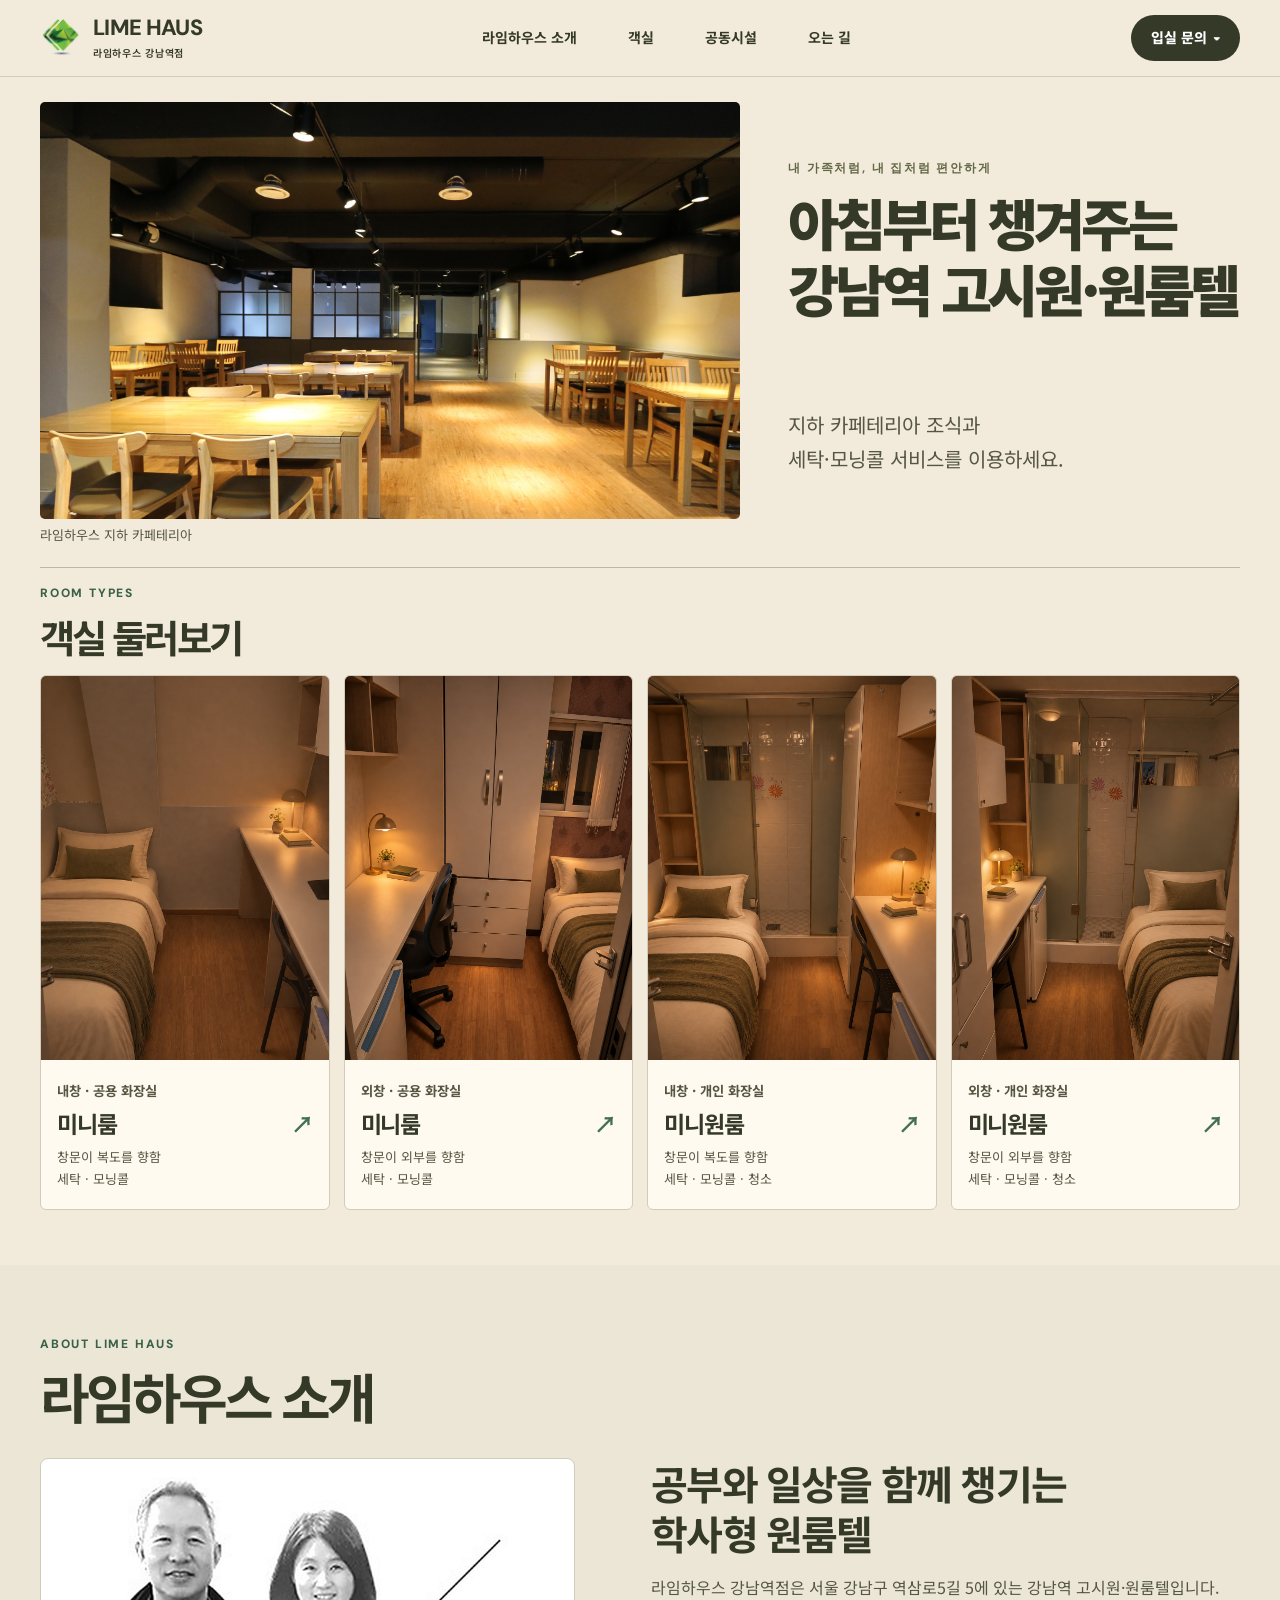
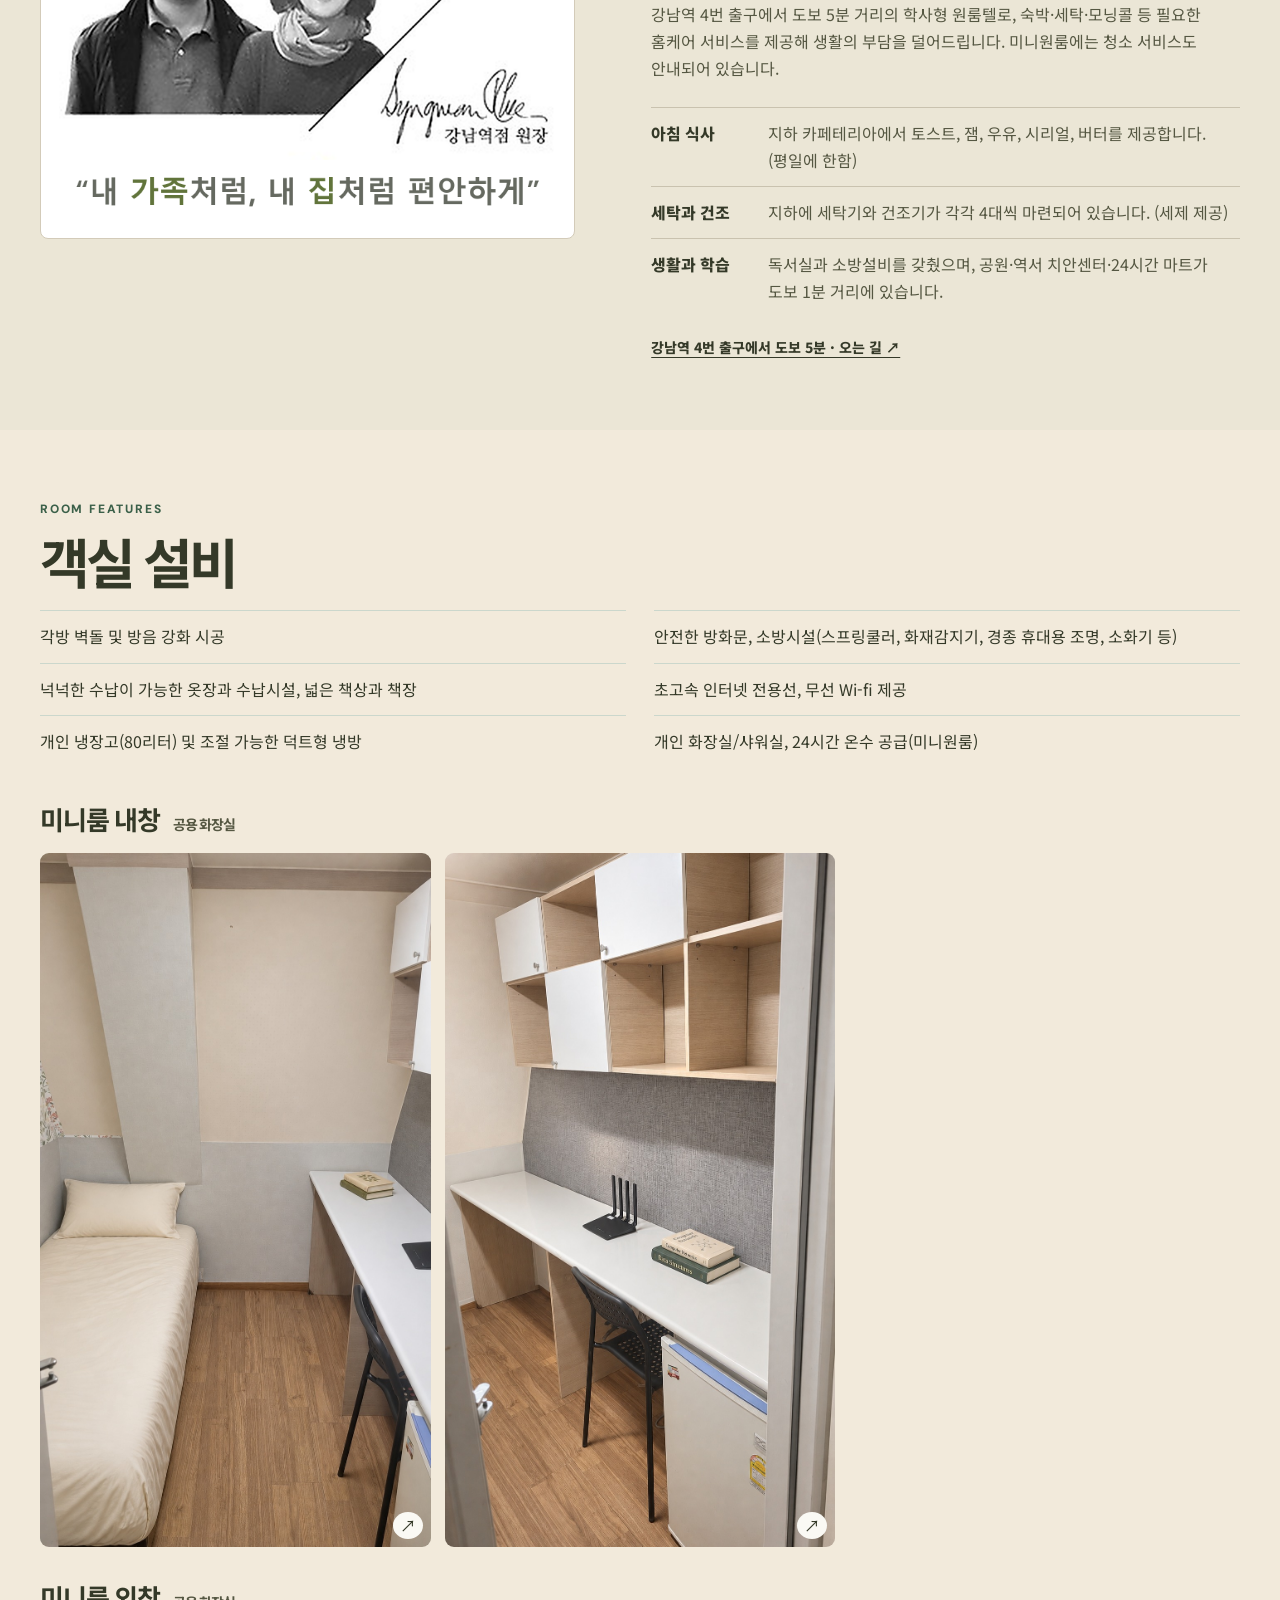
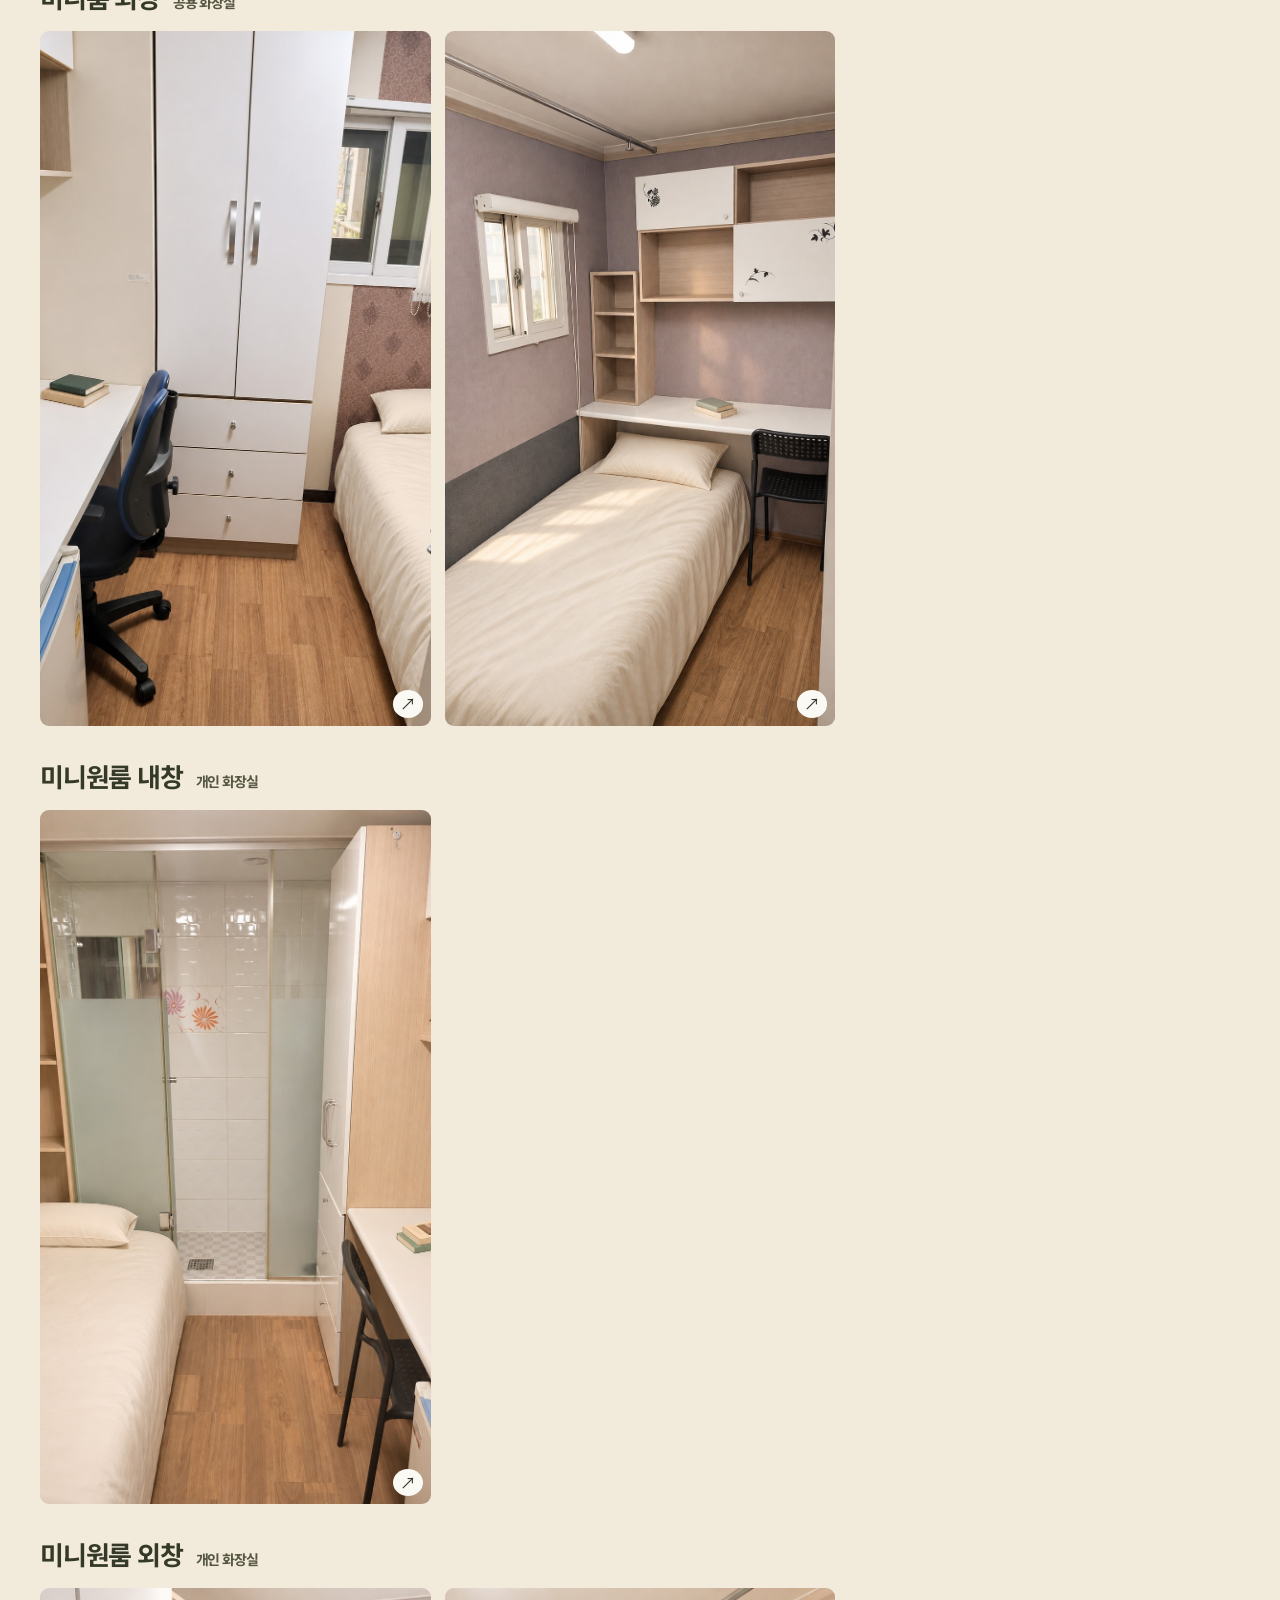
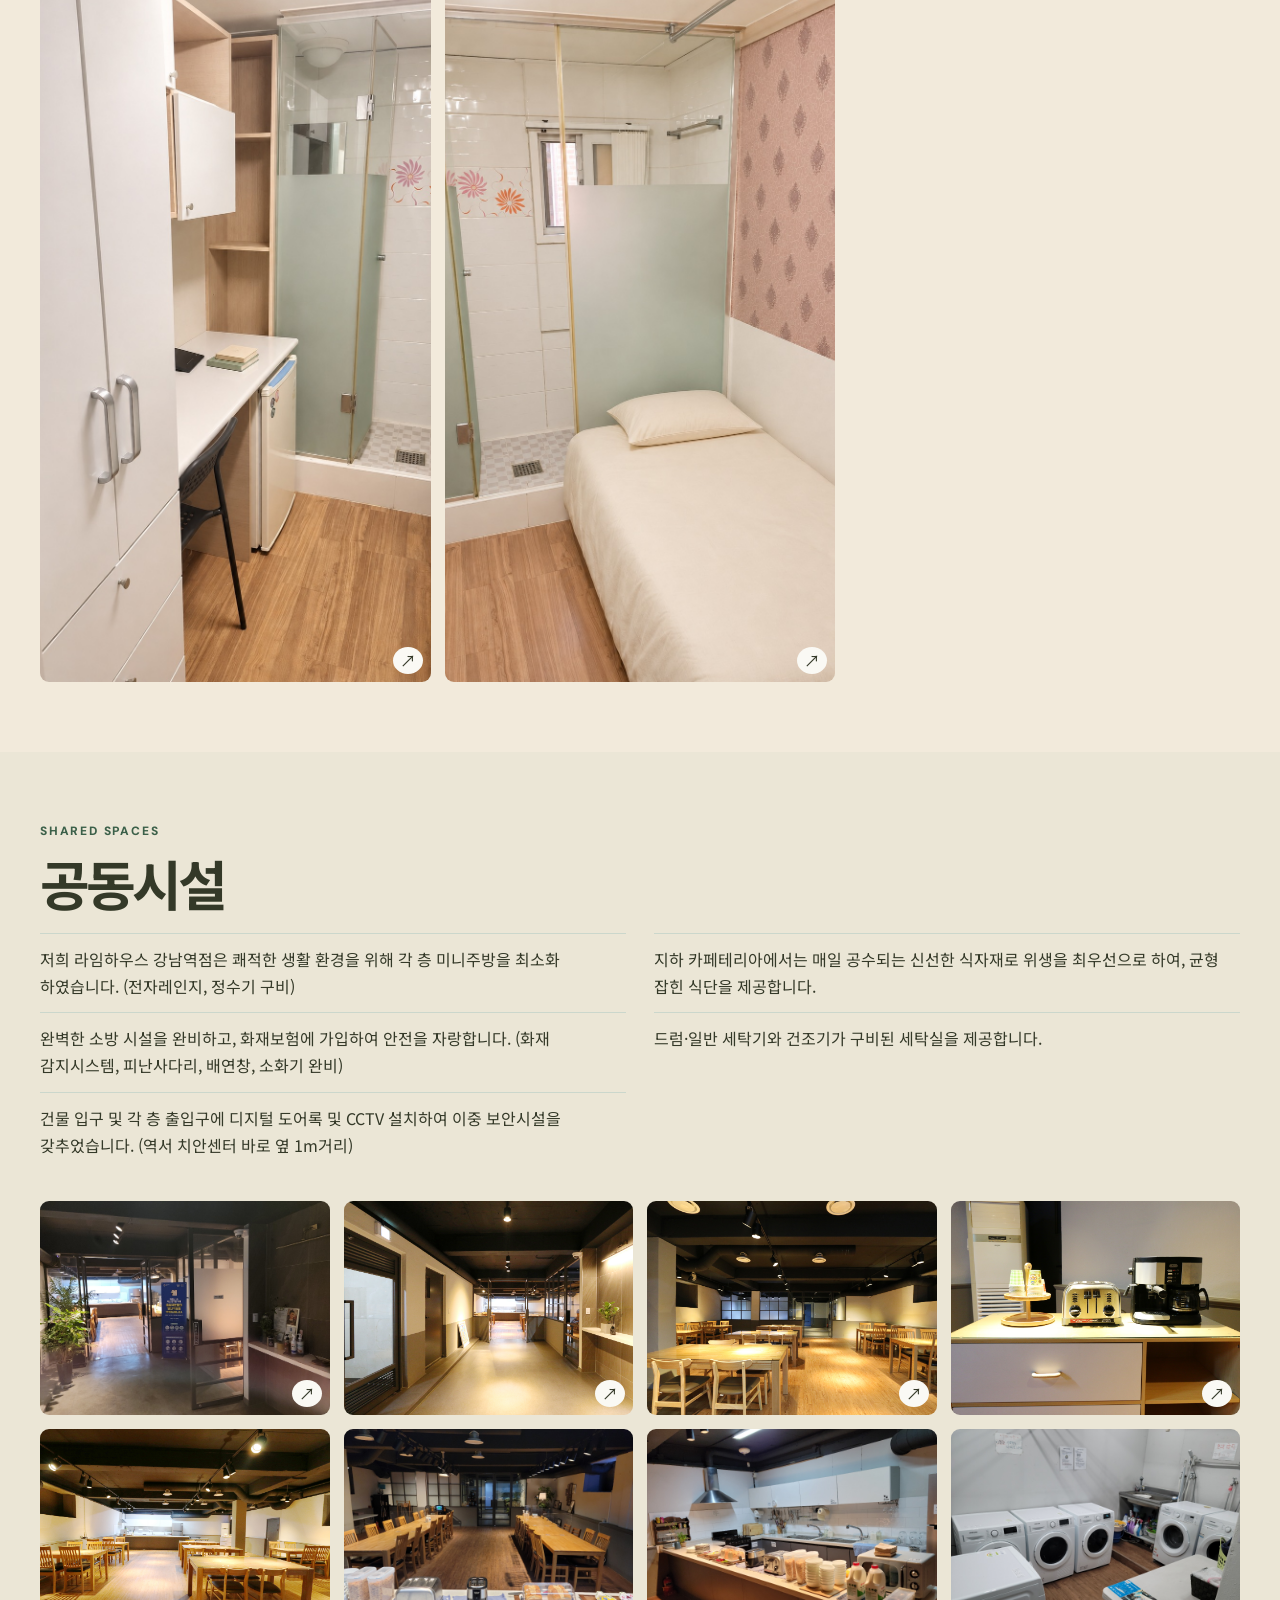
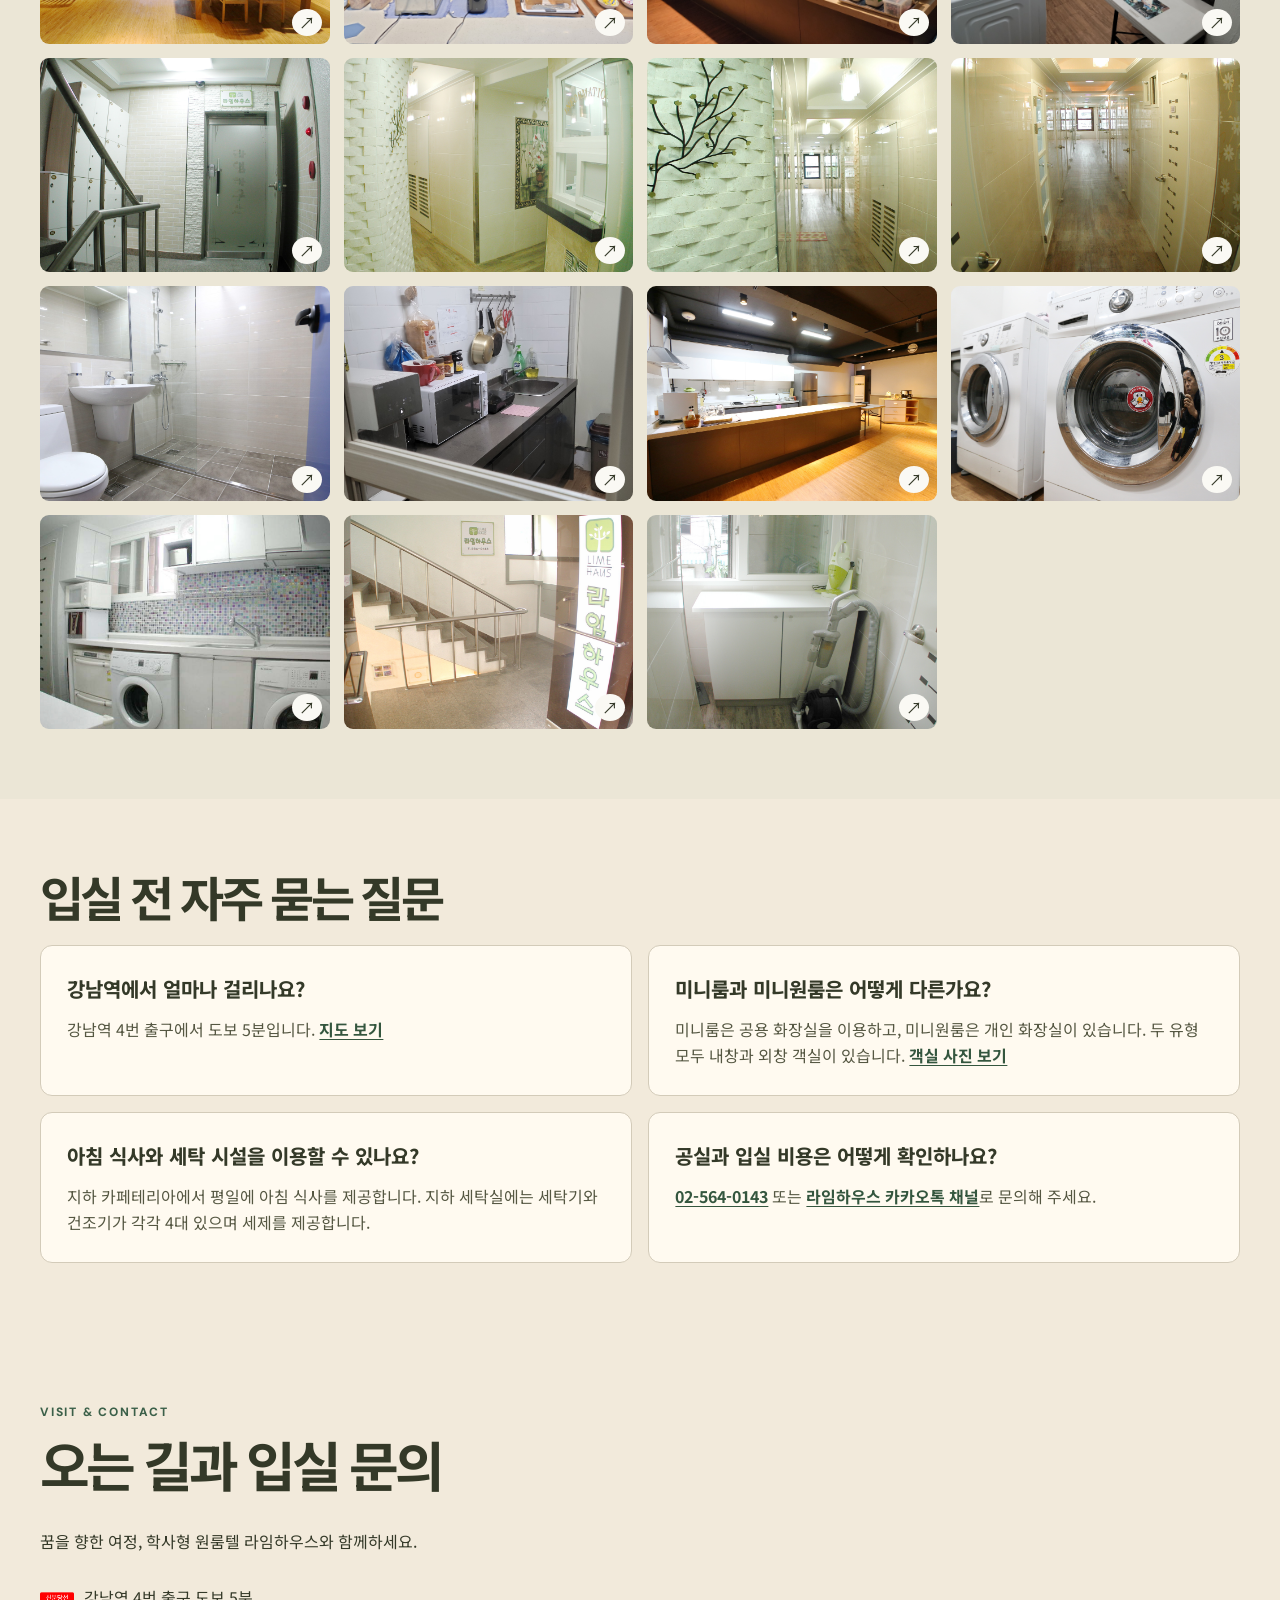
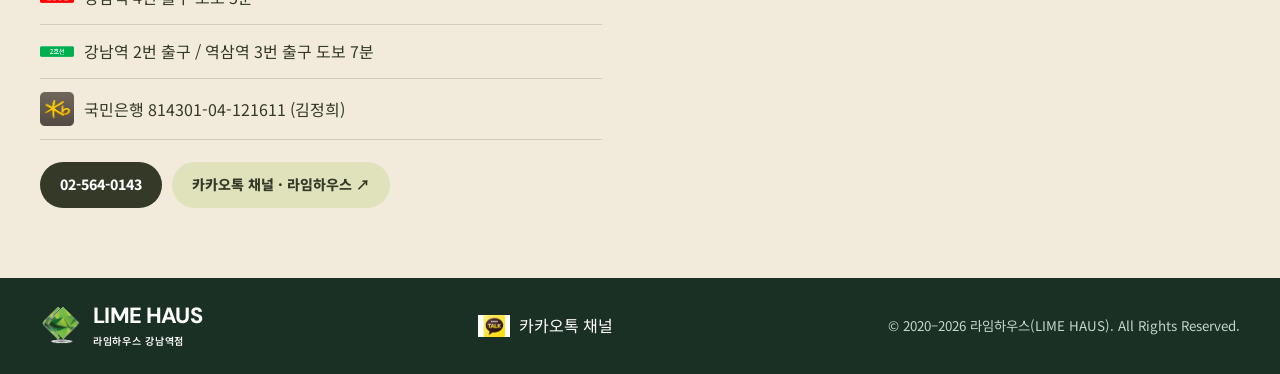
==== commit 2c4037da: "SEO Top5: FAQPage JSON-LD, LodgingBusiness 보강, llms.txt, robots/sitemap, 키워드, 모바일 전화 버튼, 갤러리 alt - i" ====
--- a/index.html
+++ b/index.html
@@ -1,22 +1,23 @@
-<!doctype html><html lang="ko"><head><meta charset="utf-8"><meta name="viewport" content="width=device-width,initial-scale=1"><meta name="description" content="강남역 4번 출구 도보 5분에 있는 학사형 원룸텔 라임하우스. 미니룸과 개인 화장실이 있는 미니원룸, 평일 조식, 세탁·건조 시설과 입실 문의 안내.">
+<!doctype html><html lang="ko"><head><meta charset="utf-8">
+<meta name="naver-site-verification" content="e3fec68d9cb5db5f5b45800fdc0fc445f35e743e"><meta name="viewport" content="width=device-width,initial-scale=1"><meta name="description" content="강남역 4번 출구 도보 5분에 있는 학사형 원룸텔 라임하우스. 미니룸과 개인 화장실이 있는 미니원룸, 평일 조식, 세탁·건조 시설과 입실 문의 안내.">
 <title>강남역 고시원·원룸텔 | 라임하우스 강남역점</title>
-<link rel="canonical" href="https://wonyteria.github.io/lime_gn/">
+<link rel="canonical" href="https://lime-gn.co.kr/">
 <meta name="robots" content="index, follow, max-image-preview:large">
 <meta property="og:type" content="website">
 <meta property="og:locale" content="ko_KR">
 <meta property="og:title" content="강남역 고시원·원룸텔 | 라임하우스 강남역점">
 <meta property="og:description" content="강남역 4번 출구 도보 5분에 있는 학사형 원룸텔 라임하우스. 미니룸과 개인 화장실이 있는 미니원룸, 평일 조식, 세탁·건조 시설과 입실 문의 안내.">
-<meta property="og:url" content="https://wonyteria.github.io/lime_gn/">
-<meta property="og:image" content="https://wonyteria.github.io/lime_gn/assets/IMG_7558.jpg">
+<meta property="og:url" content="https://lime-gn.co.kr/">
+<meta property="og:image" content="https://lime-gn.co.kr/assets/IMG_7558.jpg">
 <script type="application/ld+json">
 {
   "@context": "https://schema.org",
   "@type": "LodgingBusiness",
-  "@id": "https://wonyteria.github.io/lime_gn/#lime-haus",
+  "@id": "https://lime-gn.co.kr/#lime-haus",
   "name": "라임하우스 강남역점",
-  "url": "https://wonyteria.github.io/lime_gn/",
+  "url": "https://lime-gn.co.kr/",
   "description": "강남역 4번 출구 도보 5분에 있는 학사형 원룸텔 라임하우스. 미니룸과 개인 화장실이 있는 미니원룸, 평일 조식, 세탁·건조 시설과 입실 문의 안내.",
-  "image": "https://wonyteria.github.io/lime_gn/assets/IMG_7558.jpg",
+  "image": "https://lime-gn.co.kr/assets/IMG_7558.jpg",
   "telephone": "+82-2-564-0143",
   "address": {
     "@type": "PostalAddress",
@@ -24,9 +25,63 @@
     "addressLocality": "강남구",
     "addressRegion": "서울특별시",
     "addressCountry": "KR"
-  }
+  },
+  "sameAs": ["https://pf.kakao.com/_dWdij/chat"],
+  "amenityFeature": [
+    {"@type": "LocationFeatureSpecification", "name": "평일 조식 (지하 카페테리아)", "value": true},
+    {"@type": "LocationFeatureSpecification", "name": "세탁기·건조기 (지하 세탁실, 각 4대, 세제 제공)", "value": true},
+    {"@type": "LocationFeatureSpecification", "name": "독서실", "value": true},
+    {"@type": "LocationFeatureSpecification", "name": "초고속 인터넷 전용선·무선 Wi-Fi", "value": true},
+    {"@type": "LocationFeatureSpecification", "name": "개인 냉장고(80리터)·덕트형 냉방", "value": true},
+    {"@type": "LocationFeatureSpecification", "name": "모닝콜 서비스", "value": true},
+    {"@type": "LocationFeatureSpecification", "name": "청소 서비스 (미니원룸)", "value": true},
+    {"@type": "LocationFeatureSpecification", "name": "개인 화장실/샤워실·24시간 온수 (미니원룸)", "value": true},
+    {"@type": "LocationFeatureSpecification", "name": "미니주방 (전자레인지, 정수기)", "value": true},
+    {"@type": "LocationFeatureSpecification", "name": "디지털 도어록·CCTV", "value": true},
+    {"@type": "LocationFeatureSpecification", "name": "소방시설 (스프링쿨러, 화재감지기, 소화기 등)", "value": true}
+  ]
 }
-</script><link rel="icon" href="assets/weblogo.png"><link rel="stylesheet" href="style.css?v=faq-cards"><script defer src="site.js"></script></head><body>
+</script>
+<script type="application/ld+json">
+{
+  "@context": "https://schema.org",
+  "@type": "FAQPage",
+  "mainEntity": [
+    {
+      "@type": "Question",
+      "name": "강남역에서 얼마나 걸리나요?",
+      "acceptedAnswer": {
+        "@type": "Answer",
+        "text": "강남역 4번 출구에서 도보 5분입니다."
+      }
+    },
+    {
+      "@type": "Question",
+      "name": "미니룸과 미니원룸은 어떻게 다른가요?",
+      "acceptedAnswer": {
+        "@type": "Answer",
+        "text": "미니룸은 공용 화장실을 이용하고, 미니원룸은 개인 화장실이 있습니다. 두 유형 모두 내창과 외창 객실이 있습니다."
+      }
+    },
+    {
+      "@type": "Question",
+      "name": "아침 식사와 세탁 시설을 이용할 수 있나요?",
+      "acceptedAnswer": {
+        "@type": "Answer",
+        "text": "지하 카페테리아에서 평일에 아침 식사를 제공합니다. 지하 세탁실에는 세탁기와 건조기가 각각 4대 있으며 세제를 제공합니다."
+      }
+    },
+    {
+      "@type": "Question",
+      "name": "공실과 입실 비용은 어떻게 확인하나요?",
+      "acceptedAnswer": {
+        "@type": "Answer",
+        "text": "02-564-0143 또는 라임하우스 카카오톡 채널로 문의해 주세요."
+      }
+    }
+  ]
+}
+</script><link rel="icon" href="assets/weblogo.png"><link rel="stylesheet" href="style.css?v=seo-top5"><script defer src="site.js?v=seo-top5"></script></head><body>
 <a class="skip" href="#main">본문 바로가기</a>
 <header class="bar"><div class="wrap head"><a class="brand" href="#home"><img src="assets/weblogo.png" alt="" width=42 height=42><span>LIME HAUS<small>라임하우스 강남역점</small></span></a><nav aria-label="주 메뉴"><a href="#about">라임하우스 소개</a><a href="#rooms">객실</a><a href="#shared">공동시설</a><a href="#visit">오는 길</a></nav><details class="inquiry">
 <summary class="btn dark top-call">입실 문의 <span aria-hidden="true">▾</span></summary>
@@ -37,7 +92,7 @@
 </details></div></header>
 <main id="main"><section class="hero" id="home"><div class="wrap hero-grid">
 <figure class="hero-image"><img src="assets/IMG_7558.jpg" alt="라임하우스 지하 카페테리아의 실제 내부" fetchpriority="high"><figcaption>라임하우스 지하 카페테리아</figcaption></figure>
-<div class="hero-copy"><p class="eyebrow">내 가족처럼, 내 집처럼 편안하게</p><h1>아침부터 챙겨주는<br>학사형 원룸텔</h1><p class="lead">지하 카페테리아 조식과<br>세탁·모닝콜 서비스를 이용하세요.</p></div>
+<div class="hero-copy"><p class="eyebrow">내 가족처럼, 내 집처럼 편안하게</p><h1>아침부터 챙겨주는<br>강남역 <span class="nw">고시원·원룸텔</span></h1><p class="lead">지하 카페테리아 조식과<br>세탁·모닝콜 서비스를 이용하세요.</p></div>
 </div></section><section class="wrap pad" id="rooms"><div class="section-title"><div><p class="eyebrow">ROOM TYPES</p><h2>객실 둘러보기</h2></div></div><div class="rooms"><a class="room" href="#mini-room-inside"><img src="assets/mini-room-inside-evening.jpg" alt="미니룸 내창의 침대와 책상 야간 연출" loading=lazy><div><small>내창 · 공용 화장실</small><h3>미니룸<span>↗</span></h3><p>창문이 복도를 향함<br>세탁 · 모닝콜</p></div></a><a class="room" href="#mini-room-outside"><img src="assets/mini-room-outside-evening.jpg" alt="미니룸 외창 야간 연출" loading=lazy><div><small>외창 · 공용 화장실</small><h3>미니룸<span>↗</span></h3><p>창문이 외부를 향함<br>세탁 · 모닝콜</p></div></a><a class="room" href="#mini-studio-inside"><img src="assets/mini-studio-inside-evening.jpg" alt="미니원룸 내창 야간 연출" loading=lazy><div><small>내창 · 개인 화장실</small><h3>미니원룸<span>↗</span></h3><p>창문이 복도를 향함<br>세탁 · 모닝콜 · 청소</p></div></a><a class="room" href="#mini-studio-outside"><img src="assets/mini-studio-outside-evening.jpg" alt="미니원룸 외창 야간 연출" loading=lazy><div><small>외창 · 개인 화장실</small><h3>미니원룸<span>↗</span></h3><p>창문이 외부를 향함<br>세탁 · 모닝콜 · 청소</p></div></a></div></section>
 <section class="sage" id="about" aria-labelledby="about-title">
 <div class="wrap pad">
@@ -47,7 +102,7 @@
 <figure class="about-portrait"><img src="assets/haus-intro-4x.png" alt="라임하우스 강남역점 원장 부부와 서명. 내 가족처럼, 내 집처럼 편안하게" width="1384" height="956" loading=lazy></figure>
 <div class="about-copy">
 <h3>공부와 일상을 함께 챙기는<br>학사형 원룸텔</h3>
-<p>라임하우스 강남역점은 서울 강남구 역삼로5길 5, 강남역 4번 출구에서 도보 5분 거리에 있는 학사형 원룸텔입니다. 숙박·세탁·모닝콜 등 필요한 홈케어 서비스를 제공해 생활의 부담을 덜어드립니다. 미니원룸에는 청소 서비스도 안내되어 있습니다.</p>
+<p>라임하우스 강남역점은 서울 강남구 역삼로5길 5에 있는 강남역 고시원·원룸텔입니다. 강남역 4번 출구에서 도보 5분 거리의 학사형 원룸텔로, 숙박·세탁·모닝콜 등 필요한 홈케어 서비스를 제공해 생활의 부담을 덜어드립니다. 미니원룸에는 청소 서비스도 안내되어 있습니다.</p>
 <dl class="about-services">
 <div><dt>아침 식사</dt><dd>지하 카페테리아에서 토스트, 잼, 우유, 시리얼, 버터를 제공합니다. (평일에 한함)</dd></div>
 <div><dt>세탁과 건조</dt><dd>지하에 세탁기와 건조기가 각각 4대씩 마련되어 있습니다. (세제 제공)</dd></div>
@@ -60,7 +115,7 @@
 <h3 class="gallery-title" id="mini-room-outside">미니룸 외창 <small>공용 화장실</small></h3><div class="gallery room-gallery"><figure class="room-detail"><a class="zoom" href="assets/mini-room-outside-01-styled.jpg" aria-label="미니룸 외창의 수납장과 책상, 개인 냉장고 확대"><img src="assets/mini-room-outside-01-styled.jpg" alt="미니룸 외창의 수납장과 책상, 개인 냉장고" loading=lazy><span aria-hidden="true">↗</span></a></figure><figure class="room-detail"><a class="zoom" href="assets/mini-room-outside-02-styled.jpg" aria-label="미니룸 외창의 침대와 외부 창문, 책상 확대"><img src="assets/mini-room-outside-02-styled.jpg" alt="미니룸 외창의 침대와 외부 창문, 책상" loading=lazy><span aria-hidden="true">↗</span></a></figure></div>
 <h3 class="gallery-title" id="mini-studio-inside">미니원룸 내창 <small>개인 화장실</small></h3><div class="gallery room-gallery"><figure class="room-detail"><a class="zoom" href="assets/mini-studio-inside-01-styled.jpg" aria-label="미니원룸 내창의 침대와 개인 욕실, 책상과 수납장 확대"><img src="assets/mini-studio-inside-01-styled.jpg" alt="미니원룸 내창의 침대와 개인 욕실, 책상과 수납장" loading=lazy><span aria-hidden="true">↗</span></a></figure></div>
 <h3 class="gallery-title" id="mini-studio-outside">미니원룸 외창 <small>개인 화장실</small></h3><div class="gallery room-gallery"><figure class="room-detail"><a class="zoom" href="assets/mini-studio-outside-03-styled.jpg" aria-label="미니원룸 외창의 개인 욕실과 책상, 수납장 확대"><img src="assets/mini-studio-outside-03-styled.jpg" alt="미니원룸 외창의 개인 욕실과 책상, 수납장" loading=lazy><span aria-hidden="true">↗</span></a></figure><figure class="room-detail"><a class="zoom" href="assets/mini-studio-outside-02-styled.jpg" aria-label="미니원룸 외창의 침대와 개인 욕실 확대"><img src="assets/mini-studio-outside-02-styled.jpg" alt="미니원룸 외창의 침대와 개인 욕실" loading=lazy><span aria-hidden="true">↗</span></a></figure></div></section>
-<section class="sage" id="shared"><div class="wrap pad"><p class="eyebrow">SHARED SPACES</p><h2>공동시설</h2><div class="details"><p>저희 라임하우스 강남역점은 쾌적한 생활 환경을 위해 각 층 미니주방을 최소화 하였습니다. (전자레인지, 정수기 구비)</p><p>지하 카페테리아에서는 매일 공수되는 신선한 식자재로 위생을 최우선으로 하여, 균형 잡힌 식단을 제공합니다.</p><p>완벽한 소방 시설을 완비하고, 화재보험에 가입하여 안전을 자랑합니다. (화재 감지시스템, 피난사다리, 배연창, 소화기 완비)</p><p>드럼·일반 세탁기와 건조기가 구비된 세탁실을 제공합니다.</p><p>건물 입구 및 각 층 출입구에 디지털 도어록 및 CCTV 설치하여 이중 보안시설을 갖추었습니다. (역서 치안센터 바로 옆 1m거리)</p></div><div class="gallery"><a class="zoom" href="assets/KakaoTalk_20220105_231406161.jpg" aria-label="KakaoTalk_20220105_231406161 확대"><img src="assets/KakaoTalk_20220105_231406161.jpg" alt="KakaoTalk_20220105_231406161" loading=lazy><span aria-hidden="true">↗</span></a><a class="zoom" href="assets/IMG_7561.jpg" aria-label="IMG_7561 확대"><img src="assets/IMG_7561.jpg" alt="IMG_7561" loading=lazy><span aria-hidden="true">↗</span></a><a class="zoom" href="assets/IMG_7558.jpg" aria-label="IMG_7558 확대"><img src="assets/IMG_7558.jpg" alt="IMG_7558" loading=lazy><span aria-hidden="true">↗</span></a><a class="zoom" href="assets/IMG_7546.jpg" aria-label="IMG_7546 확대"><img src="assets/IMG_7546.jpg" alt="IMG_7546" loading=lazy><span aria-hidden="true">↗</span></a><a class="zoom" href="assets/IMG_7534.jpg" aria-label="IMG_7534 확대"><img src="assets/IMG_7534.jpg" alt="IMG_7534" loading=lazy><span aria-hidden="true">↗</span></a><a class="zoom" href="assets/KakaoTalk_20220105_231359856.jpg" aria-label="KakaoTalk_20220105_231359856 확대"><img src="assets/KakaoTalk_20220105_231359856.jpg" alt="KakaoTalk_20220105_231359856" loading=lazy><span aria-hidden="true">↗</span></a><a class="zoom" href="assets/KakaoTalk_20220105_231347538.jpg" aria-label="KakaoTalk_20220105_231347538 확대"><img src="assets/KakaoTalk_20220105_231347538.jpg" alt="KakaoTalk_20220105_231347538" loading=lazy><span aria-hidden="true">↗</span></a><a class="zoom" href="assets/KakaoTalk_20220105_231420612.jpg" aria-label="KakaoTalk_20220105_231420612 확대"><img src="assets/KakaoTalk_20220105_231420612.jpg" alt="KakaoTalk_20220105_231420612" loading=lazy><span aria-hidden="true">↗</span></a><a class="zoom" href="assets/EPSN0053.jpg" aria-label="EPSN0053 확대"><img src="assets/EPSN0053.jpg" alt="EPSN0053" loading=lazy><span aria-hidden="true">↗</span></a><a class="zoom" href="assets/EPSN0015.jpg" aria-label="EPSON DSC picture 확대"><img src="assets/EPSN0015.jpg" alt="EPSON DSC picture" loading=lazy><span aria-hidden="true">↗</span></a><a class="zoom" href="assets/Untitled-6.jpg" aria-label="Untitled-6 확대"><img src="assets/Untitled-6.jpg" alt="Untitled-6" loading=lazy><span aria-hidden="true">↗</span></a><a class="zoom" href="assets/Untitled-4.jpg" aria-label="Untitled-4 확대"><img src="assets/Untitled-4.jpg" alt="Untitled-4" loading=lazy><span aria-hidden="true">↗</span></a><a class="zoom" href="assets/IMG_7569-scaled.jpg" aria-label="공동시설 확대"><img src="assets/IMG_7569-scaled.jpg" alt="공동시설" loading=lazy><span aria-hidden="true">↗</span></a><a class="zoom" href="assets/KakaoTalk_20220105_231426179.jpg" aria-label="KakaoTalk_20220105_231426179 확대"><img src="assets/KakaoTalk_20220105_231426179.jpg" alt="KakaoTalk_20220105_231426179" loading=lazy><span aria-hidden="true">↗</span></a><a class="zoom" href="assets/Untitled-2-1.jpg" aria-label="라임하우스 시설 사진 확대"><img src="assets/Untitled-2-1.jpg" alt="라임하우스 시설 사진" loading=lazy><span aria-hidden="true">↗</span></a><a class="zoom" href="assets/Untitled-2.jpg" aria-label="라임하우스 시설 사진 확대"><img src="assets/Untitled-2.jpg" alt="라임하우스 시설 사진" loading=lazy><span aria-hidden="true">↗</span></a><a class="zoom" href="assets/EPSN0133.jpg" aria-label="라임하우스 시설 사진 확대"><img src="assets/EPSN0133.jpg" alt="라임하우스 시설 사진" loading=lazy><span aria-hidden="true">↗</span></a><a class="zoom" href="assets/EPSN0100.jpg" aria-label="라임하우스 시설 사진 확대"><img src="assets/EPSN0100.jpg" alt="라임하우스 시설 사진" loading=lazy><span aria-hidden="true">↗</span></a><a class="zoom" href="assets/Untitled-8.jpg" aria-label="라임하우스 시설 사진 확대"><img src="assets/Untitled-8.jpg" alt="라임하우스 시설 사진" loading=lazy><span aria-hidden="true">↗</span></a></div></div></section>
+<section class="sage" id="shared"><div class="wrap pad"><p class="eyebrow">SHARED SPACES</p><h2>공동시설</h2><div class="details"><p>저희 라임하우스 강남역점은 쾌적한 생활 환경을 위해 각 층 미니주방을 최소화 하였습니다. (전자레인지, 정수기 구비)</p><p>지하 카페테리아에서는 매일 공수되는 신선한 식자재로 위생을 최우선으로 하여, 균형 잡힌 식단을 제공합니다.</p><p>완벽한 소방 시설을 완비하고, 화재보험에 가입하여 안전을 자랑합니다. (화재 감지시스템, 피난사다리, 배연창, 소화기 완비)</p><p>드럼·일반 세탁기와 건조기가 구비된 세탁실을 제공합니다.</p><p>건물 입구 및 각 층 출입구에 디지털 도어록 및 CCTV 설치하여 이중 보안시설을 갖추었습니다. (역서 치안센터 바로 옆 1m거리)</p></div><div class="gallery"><a class="zoom" href="assets/KakaoTalk_20220105_231406161.jpg" aria-label="지하 공동공간 입구. 유리문 너머로 식탁이 놓인 카페테리아가 보임 확대"><img src="assets/KakaoTalk_20220105_231406161.jpg" alt="지하 공동공간 입구. 유리문 너머로 식탁이 놓인 카페테리아가 보임" loading=lazy><span aria-hidden="true">↗</span></a><a class="zoom" href="assets/IMG_7561.jpg" aria-label="지하 카페테리아로 이어지는 복도. 유리 칸막이 너머로 식탁과 주방이 보임 확대"><img src="assets/IMG_7561.jpg" alt="지하 카페테리아로 이어지는 복도. 유리 칸막이 너머로 식탁과 주방이 보임" loading=lazy><span aria-hidden="true">↗</span></a><a class="zoom" href="assets/IMG_7558.jpg" aria-label="라임하우스 지하 카페테리아 내부 확대"><img src="assets/IMG_7558.jpg" alt="라임하우스 지하 카페테리아 내부" loading=lazy><span aria-hidden="true">↗</span></a><a class="zoom" href="assets/IMG_7546.jpg" aria-label="카페테리아의 토스터와 커피머신, 일회용 컵이 놓인 선반 확대"><img src="assets/IMG_7546.jpg" alt="카페테리아의 토스터와 커피머신, 일회용 컵이 놓인 선반" loading=lazy><span aria-hidden="true">↗</span></a><a class="zoom" href="assets/IMG_7534.jpg" aria-label="지하 카페테리아의 식탁과 의자, 안쪽 주방 카운터 확대"><img src="assets/IMG_7534.jpg" alt="지하 카페테리아의 식탁과 의자, 안쪽 주방 카운터" loading=lazy><span aria-hidden="true">↗</span></a><a class="zoom" href="assets/KakaoTalk_20220105_231359856.jpg" aria-label="조식 코너의 토스터, 시리얼, 식빵과 카페테리아 긴 식탁 확대"><img src="assets/KakaoTalk_20220105_231359856.jpg" alt="조식 코너의 토스터, 시리얼, 식빵과 카페테리아 긴 식탁" loading=lazy><span aria-hidden="true">↗</span></a><a class="zoom" href="assets/KakaoTalk_20220105_231347538.jpg" aria-label="카페테리아 주방 카운터에 차려진 조식. 토스터, 시리얼, 식빵, 우유, 그릇 확대"><img src="assets/KakaoTalk_20220105_231347538.jpg" alt="카페테리아 주방 카운터에 차려진 조식. 토스터, 시리얼, 식빵, 우유, 그릇" loading=lazy><span aria-hidden="true">↗</span></a><a class="zoom" href="assets/KakaoTalk_20220105_231420612.jpg" aria-label="지하 세탁실의 세탁기와 건조기 확대"><img src="assets/KakaoTalk_20220105_231420612.jpg" alt="지하 세탁실의 세탁기와 건조기" loading=lazy><span aria-hidden="true">↗</span></a><a class="zoom" href="assets/EPSN0053.jpg" aria-label="건물 계단과 사물함, 라임하우스 간판이 붙은 출입문 확대"><img src="assets/EPSN0053.jpg" alt="건물 계단과 사물함, 라임하우스 간판이 붙은 출입문" loading=lazy><span aria-hidden="true">↗</span></a><a class="zoom" href="assets/EPSN0015.jpg" aria-label="안내 창구가 있는 타일 마감 로비 확대"><img src="assets/EPSN0015.jpg" alt="안내 창구가 있는 타일 마감 로비" loading=lazy><span aria-hidden="true">↗</span></a><a class="zoom" href="assets/Untitled-6.jpg" aria-label="객실로 이어지는 복도. 석재 벽 장식과 타일 벽 확대"><img src="assets/Untitled-6.jpg" alt="객실로 이어지는 복도. 석재 벽 장식과 타일 벽" loading=lazy><span aria-hidden="true">↗</span></a><a class="zoom" href="assets/Untitled-4.jpg" aria-label="객실 문이 나란히 있는 복도와 끝의 창문 확대"><img src="assets/Untitled-4.jpg" alt="객실 문이 나란히 있는 복도와 끝의 창문" loading=lazy><span aria-hidden="true">↗</span></a><a class="zoom" href="assets/IMG_7569-scaled.jpg" aria-label="화장실과 샤워 공간. 세면대, 변기, 유리 샤워 부스 확대"><img src="assets/IMG_7569-scaled.jpg" alt="화장실과 샤워 공간. 세면대, 변기, 유리 샤워 부스" loading=lazy><span aria-hidden="true">↗</span></a><a class="zoom" href="assets/KakaoTalk_20220105_231426179.jpg" aria-label="미니주방. 전자레인지, 정수기, 싱크대 확대"><img src="assets/KakaoTalk_20220105_231426179.jpg" alt="미니주방. 전자레인지, 정수기, 싱크대" loading=lazy><span aria-hidden="true">↗</span></a><a class="zoom" href="assets/Untitled-2-1.jpg" aria-label="카페테리아 주방과 냉장고, 커피머신이 놓인 수납장 확대"><img src="assets/Untitled-2-1.jpg" alt="카페테리아 주방과 냉장고, 커피머신이 놓인 수납장" loading=lazy><span aria-hidden="true">↗</span></a><a class="zoom" href="assets/Untitled-2.jpg" aria-label="세탁실의 드럼 세탁기 두 대 확대"><img src="assets/Untitled-2.jpg" alt="세탁실의 드럼 세탁기 두 대" loading=lazy><span aria-hidden="true">↗</span></a><a class="zoom" href="assets/EPSN0133.jpg" aria-label="싱크대와 세탁기, 전자레인지가 있는 주방·세탁 공간 확대"><img src="assets/EPSN0133.jpg" alt="싱크대와 세탁기, 전자레인지가 있는 주방·세탁 공간" loading=lazy><span aria-hidden="true">↗</span></a><a class="zoom" href="assets/EPSN0100.jpg" aria-label="계단과 라임하우스 안내 간판 확대"><img src="assets/EPSN0100.jpg" alt="계단과 라임하우스 안내 간판" loading=lazy><span aria-hidden="true">↗</span></a><a class="zoom" href="assets/Untitled-8.jpg" aria-label="창가 수납장 옆에 비치된 청소기 확대"><img src="assets/Untitled-8.jpg" alt="창가 수납장 옆에 비치된 청소기" loading=lazy><span aria-hidden="true">↗</span></a></div></div></section>
 <section class="wrap pad" id="faq" aria-labelledby="faq-title">
 <h2 id="faq-title">입실 전 자주 묻는 질문</h2>
 <dl class="faq-grid">
@@ -71,6 +126,7 @@
 </dl>
 </section>
 <section class="wrap pad" id="visit"><p class="eyebrow">VISIT & CONTACT</p><h2>오는 길과 입실 문의</h2><div class="split visit"><div><p>꿈을 향한 여정, 학사형 원룸텔 라임하우스와 함께하세요.</p><div class="info"><p><img src="assets/bundang-e1586652846890.png" alt="" loading=lazy>강남역 4번 출구 도보 5분</p><p><img src="assets/2hosun-e1586652882385.png" alt="" loading=lazy>강남역 2번 출구 / 역삼역 3번 출구 도보 7분</p><p><img src="assets/kb.png" alt="" loading=lazy>국민은행 814301-04-121611 (김정희)</p></div><div class="actions"><a class="btn dark" href="tel:025640143">02-564-0143</a><a class="btn lime" href="https://pf.kakao.com/_dWdij/chat">카카오톡 채널 · 라임하우스 ↗</a></div></div><div><div id="daumRoughmapContainer1586659808742" class="root_daum_roughmap root_daum_roughmap_landing"></div><script src="https://ssl.daumcdn.net/dmaps/map_js_init/roughmapLoader.js"></script><script>window.addEventListener("load",()=>{if(typeof window.daum?.roughmap?.Lander === "function") new daum.roughmap.Lander({timestamp:"1586659808742",key:"xvmt",mapHeight:"330"}).render()})</script></div></div></section></main>
-<footer><div class="wrap foot"><a class="brand" href="#home"><img src="assets/weblogo.png" alt="" width=42 height=42><span>LIME HAUS<small>라임하우스 강남역점</small></span></a><a href="https://pf.kakao.com/_dWdij/chat"><img src="assets/kakao-talk-100534379-large.png" alt="" loading=lazy>카카오톡 채널</a><small>© 2020 라임하우스(LIME HAUS). All Rights Reserved.</small></div></footer>
+<footer><div class="wrap foot"><a class="brand" href="#home"><img src="assets/weblogo.png" alt="" width=42 height=42><span>LIME HAUS<small>라임하우스 강남역점</small></span></a><a href="https://pf.kakao.com/_dWdij/chat"><img src="assets/kakao-talk-100534379-large.png" alt="" loading=lazy>카카오톡 채널</a><small>© 2020–2026 라임하우스(LIME HAUS). All Rights Reserved.</small></div></footer>
+<a class="m-call" href="tel:025640143" aria-label="전화 문의 02-564-0143">전화 문의 · 02-564-0143</a>
 <dialog aria-label="시설 사진 확대"><button type="button" aria-label="닫기">×</button><img alt=""></dialog>
 </body></html>
--- a/style.css
+++ b/style.css
@@ -157,3 +157,18 @@
 @media (max-width: 680px) {
   .faq-grid { grid-template-columns: 1fr; }
 }
+
+/* 히어로 제목: 키워드 한 덩어리 유지, 2단 배치(621px~)에서는 3줄 높이를 확보해 슬라이드가 바뀔 때 화면이 출렁이지 않게 */
+.nw{white-space:nowrap}
+.hero h1 span.nw{color:inherit}
+@media(min-width:621px){
+  .hero h1{min-height:3.54em}
+}
+
+/* 모바일 하단 고정 전화 문의 */
+.m-call{display:none}
+@media(max-width:620px){
+  .m-call{display:flex;align-items:center;justify-content:center;position:fixed;left:0;right:0;bottom:0;z-index:3;min-height:56px;padding:12px 16px calc(12px + env(safe-area-inset-bottom));background:#4b5639;color:#fff;font-weight:800;font-size:16px;letter-spacing:-.01em;box-shadow:0 -4px 16px #34392826}
+  .m-call:focus-visible{outline:3px solid var(--lime);outline-offset:-6px}
+  body{padding-bottom:calc(56px + env(safe-area-inset-bottom))}
+}
